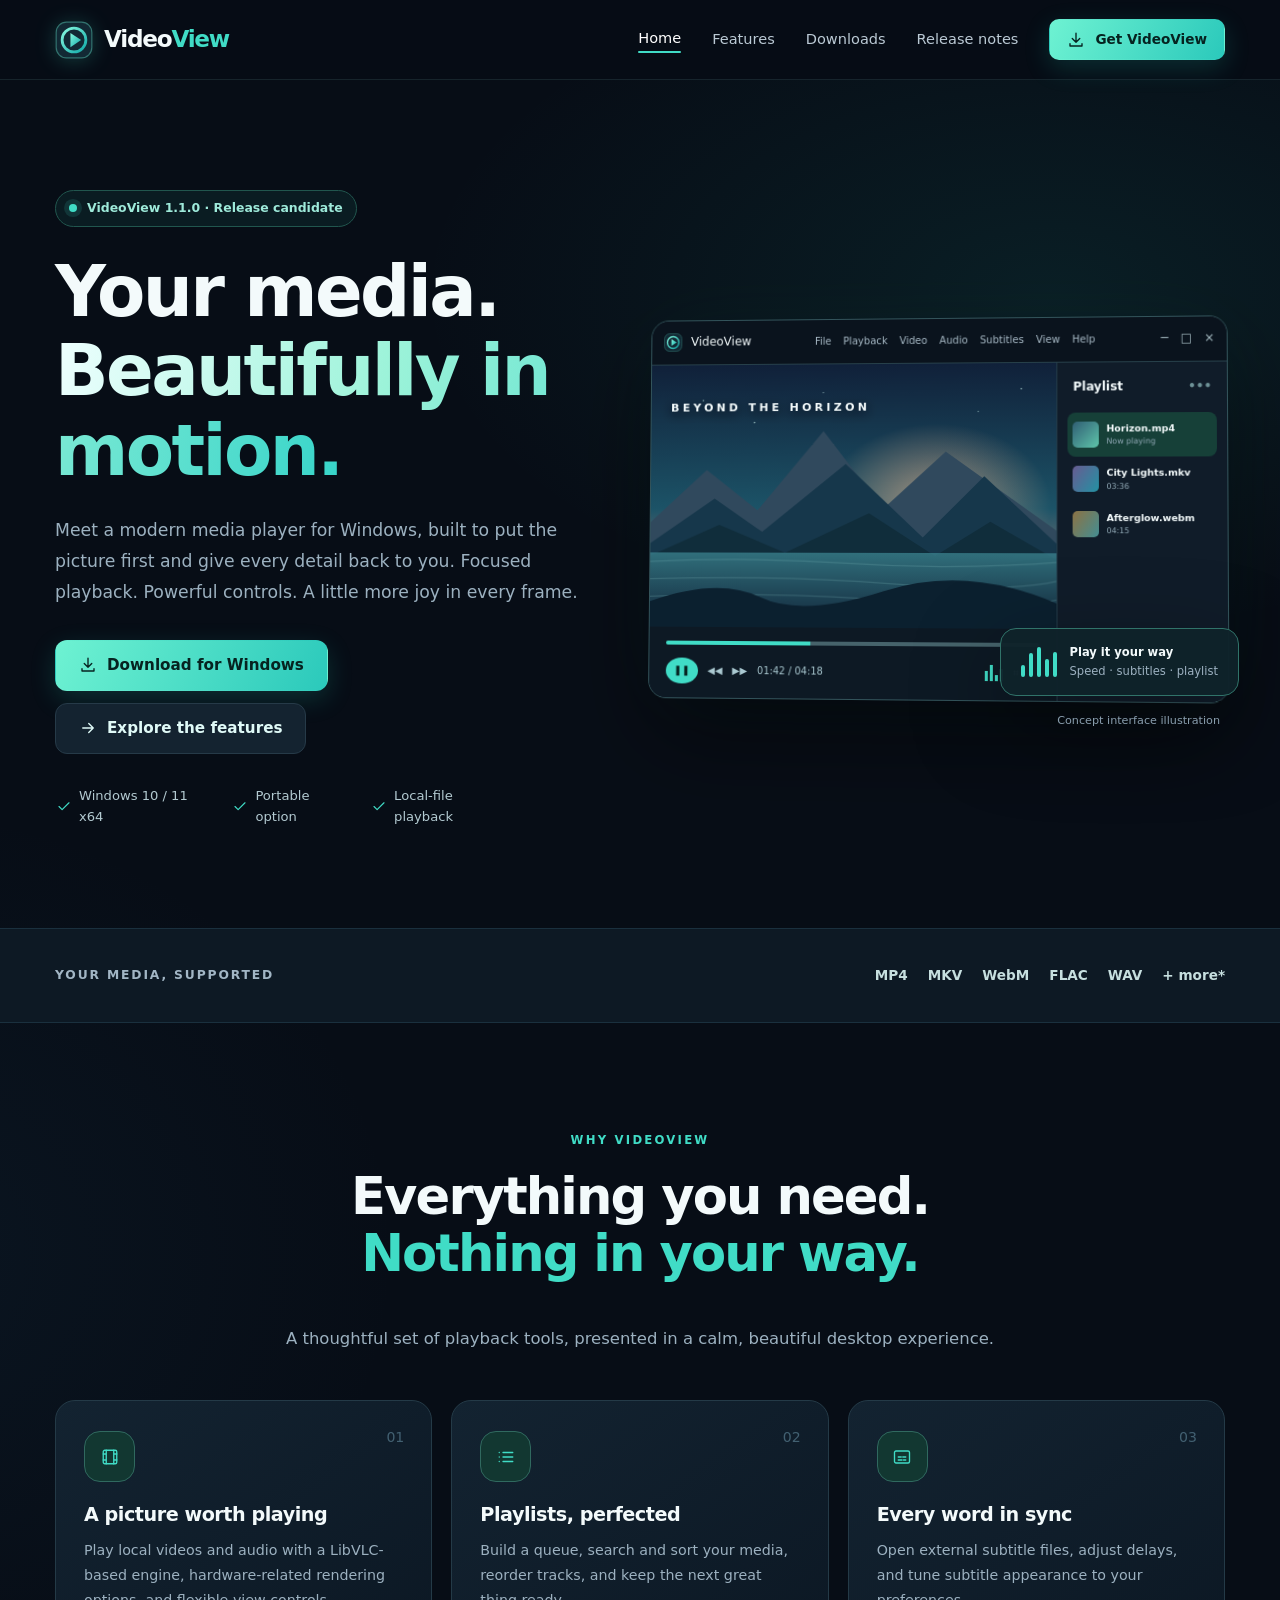
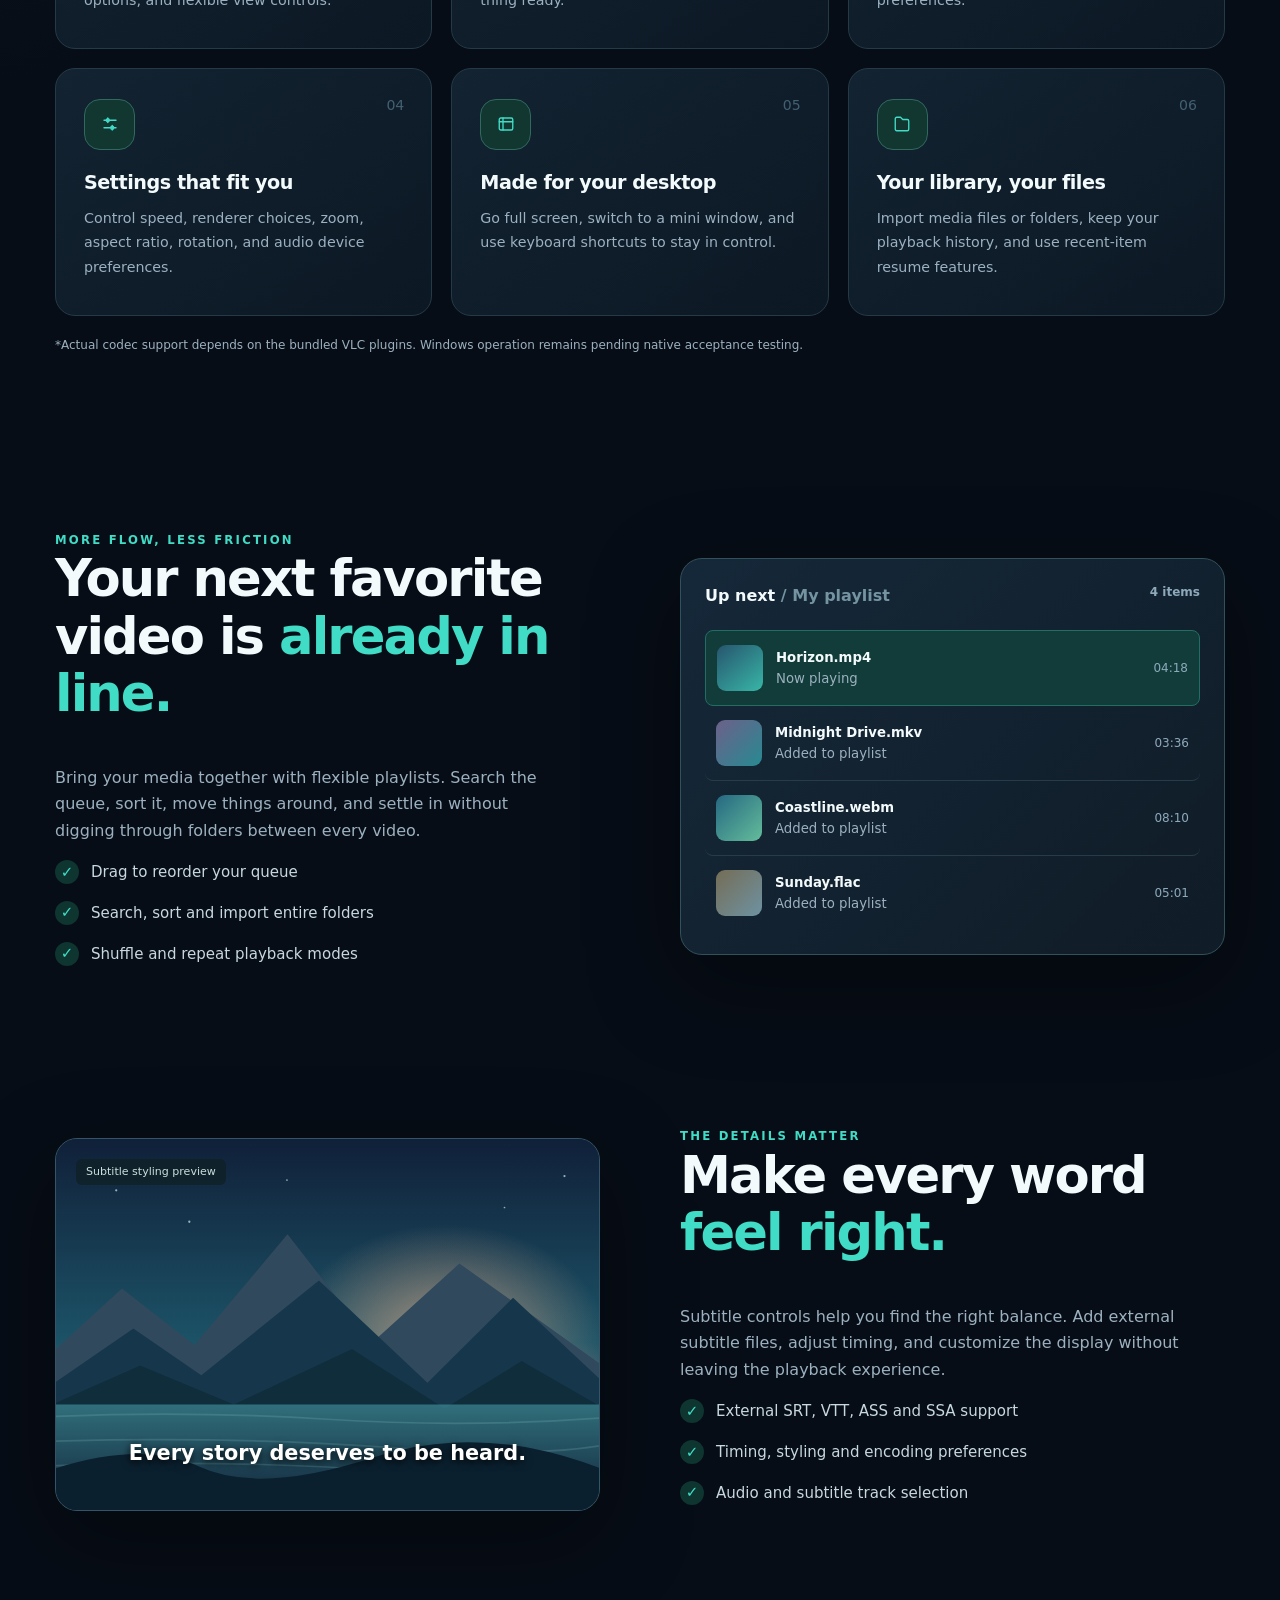
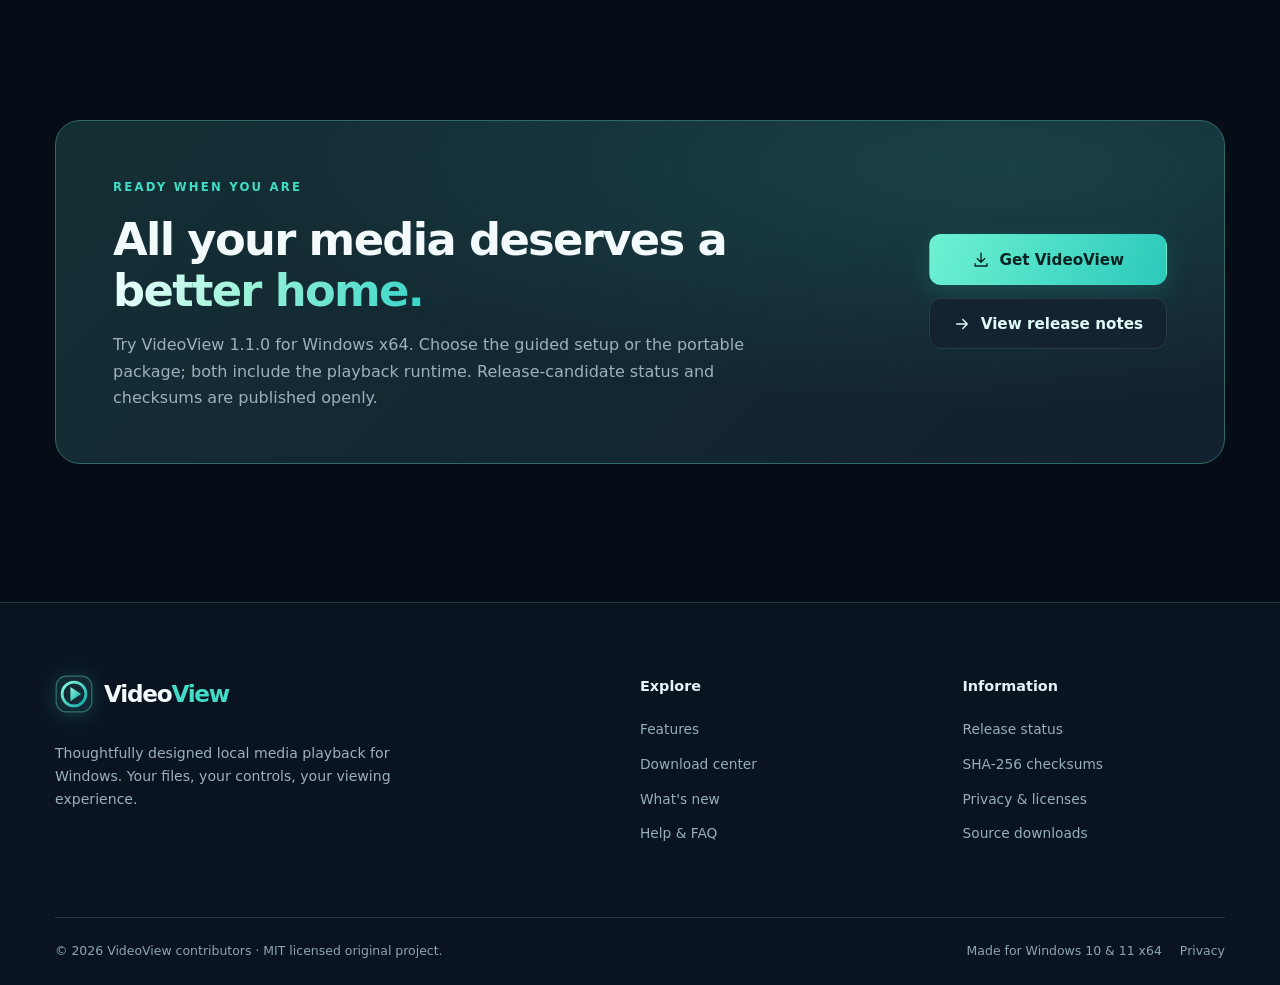
==== index.html @ 0114fcd0 "Publish VideoView website and release documentation" ====
<!doctype html>
<html lang="en"><head><meta charset="utf-8"><meta name="viewport" content="width=device-width,initial-scale=1">
<meta name="theme-color" content="#070d16"><meta name="description" content="VideoView is a modern Windows media player with thoughtful playback controls, playlists, subtitles and a premium navy-and-teal interface.">
<meta property="og:type" content="website"><meta property="og:site_name" content="VideoView"><meta property="og:title" content="VideoView — A Modern Media Player for Windows"><meta property="og:description" content="VideoView is a modern Windows media player with thoughtful playback controls, playlists, subtitles and a premium navy-and-teal interface.">
<link rel="icon" type="image/svg+xml" href="assets/img/videoview-mark.svg">
<link rel="stylesheet" href="assets/css/styles.css"><title>VideoView — A Modern Media Player for Windows</title>
<script src="assets/js/download-config.js" defer></script><script src="assets/js/site.js" defer></script>
</head><body class="page-home"><a class="visually-hidden" href="#main-content">Skip to content</a>
<header class="site-header"><div class="container nav-inner">
<a class="brand" href="index.html" aria-label="VideoView homepage"><img src="assets/img/videoview-mark.svg" alt="" width="35" height="35"><span>Video<span>View</span></span></a>
<nav class="desktop-nav" id="site-nav" aria-label="Main navigation" data-nav><a href="index.html" aria-current="page">Home</a><a href="features.html" >Features</a><a href="downloads.html" >Downloads</a><a href="release-notes.html" >Release notes</a><a href="downloads.html" class="btn btn-primary btn-sm" style="color:#061e1d"><svg class="btn-icon" viewBox="0 0 24 24" aria-hidden="true" fill="none" stroke="currentColor" stroke-width="1.8" stroke-linecap="round" stroke-linejoin="round"><path d="M12 3v12m-5-5 5 5 5-5M4 17v3h16v-3"/></svg>Get VideoView</a></nav>
<button type="button" class="nav-toggle" aria-label="Open navigation menu" aria-controls="site-nav" aria-expanded="false" data-nav-toggle><span aria-hidden="true"></span></button>
</div></header><main id="main-content">
<section class="hero"><div class="container hero-grid"><div class="hero-copy"><div class="release-chip"><span class="pulse-dot"></span> VideoView 1.1.0 · Release candidate</div>
<h1>Your media. <span class="gradient-text">Beautifully in motion.</span></h1><p class="hero-lead">Meet a modern media player for Windows, built to put the picture first and give every detail back to you. Focused playback. Powerful controls. A little more joy in every frame.</p>
<div class="hero-actions"><a class="btn btn-primary" href="downloads.html"><svg class="btn-icon" viewBox="0 0 24 24" aria-hidden="true" fill="none" stroke="currentColor" stroke-width="1.8" stroke-linecap="round" stroke-linejoin="round"><path d="M12 3v12m-5-5 5 5 5-5M4 17v3h16v-3"/></svg>Download for Windows</a><a class="btn btn-secondary" href="features.html"><svg class="btn-icon" viewBox="0 0 24 24" aria-hidden="true" fill="none" stroke="currentColor" stroke-width="1.8" stroke-linecap="round" stroke-linejoin="round"><path d="M5 12h14m-6-6 6 6-6 6"/></svg>Explore the features</a></div>
<div class="hero-details"><span><svg class="btn-icon" viewBox="0 0 24 24" aria-hidden="true" fill="none" stroke="currentColor" stroke-width="1.8" stroke-linecap="round" stroke-linejoin="round"><path d="m4 12 5 5L20 6"/></svg>Windows 10 / 11 x64</span><span><svg class="btn-icon" viewBox="0 0 24 24" aria-hidden="true" fill="none" stroke="currentColor" stroke-width="1.8" stroke-linecap="round" stroke-linejoin="round"><path d="m4 12 5 5L20 6"/></svg>Portable option</span><span><svg class="btn-icon" viewBox="0 0 24 24" aria-hidden="true" fill="none" stroke="currentColor" stroke-width="1.8" stroke-linecap="round" stroke-linejoin="round"><path d="m4 12 5 5L20 6"/></svg>Local-file playback</span></div></div>
<div class="hero-visual"><div class="mock-window" aria-label="Illustration of VideoView-style media player window">
<div class="mock-header"><img class="mock-logo" alt="" src="assets/img/videoview-mark.svg"><span>VideoView</span><div class="mock-menu"><span>File</span><span>Playback</span><span>Video</span><span>Audio</span><span>Subtitles</span><span>View</span><span>Help</span></div><div class="mock-windows"><span>─</span><span>□</span><span>×</span></div></div>
<div class="mock-body"><div class="mock-main"><div class="mock-film"><img src="assets/img/cinematic-landscape.svg" alt="Stylized evening mountain landscape"><span class="mock-film-title">BEYOND THE HORIZON</span></div><div class="mock-controls"><div class="mock-track"></div><div class="mock-controlrow"><span class="mock-play">❚❚</span><span>◀◀</span><span>▶▶</span><span>01:42 / 04:18</span><span style="margin-left:auto" class="mock-bars"><i></i><i></i><i></i><i></i></span><span>⌗</span><span>⛶</span></div></div></div>
<div class="mock-side"><div class="mock-side-head">Playlist <span style="float:right;color:#6e9297">•••</span></div><div class="mock-trackitem is-playing"><span class="mock-thumb"></span><span><strong>Horizon.mp4</strong><small>Now playing</small></span></div><div class="mock-trackitem"><span class="mock-thumb alt"></span><span><strong>City Lights.mkv</strong><small>03:36</small></span></div><div class="mock-trackitem"><span class="mock-thumb alt2"></span><span><strong>Afterglow.webm</strong><small>04:15</small></span></div></div></div></div><div class="floating-meta" aria-hidden="true"><span class="mini-wave"><span></span><span></span><span></span><span></span><span></span></span><span><strong>Play it your way</strong><small>Speed · subtitles · playlist</small></span></div><span class="mock-caption">Concept interface illustration</span></div></div></section>
<div class="spec-band"><div class="container spec-band-inner"><span class="spec-band-label">Your media, supported</span><div class="spec-items"><span>MP4</span><span>MKV</span><span>WebM</span><span>FLAC</span><span>WAV</span><span>+ more*</span></div></div></div>
<section class="section" id="features"><div class="container"><div class="section-heading"><div class="eyebrow">Why VideoView</div><h2 class="h2" style="margin-top:18px">Everything you need. <span class="accent">Nothing in your way.</span></h2><p>A thoughtful set of playback tools, presented in a calm, beautiful desktop experience.</p></div><div class="feature-grid"><article class="feature-card reveal"><span class="feature-number">01</span><span class="icon-round"><svg class="btn-icon" viewBox="0 0 24 24" aria-hidden="true" fill="none" stroke="currentColor" stroke-width="1.8" stroke-linecap="round" stroke-linejoin="round"><rect x="3" y="3" width="18" height="18" rx="2"/><path d="M7 3v18M17 3v18M3 8h4m-4 8h4m10-8h4m-4 8h4"/></svg></span><h3>A picture worth playing</h3><p>Play local videos and audio with a LibVLC-based engine, hardware-related rendering options, and flexible view controls.</p></article><article class="feature-card reveal"><span class="feature-number">02</span><span class="icon-round"><svg class="btn-icon" viewBox="0 0 24 24" aria-hidden="true" fill="none" stroke="currentColor" stroke-width="1.8" stroke-linecap="round" stroke-linejoin="round"><path d="M8 6h13M8 12h13M8 18h13M3 6h.01M3 12h.01M3 18h.01"/></svg></span><h3>Playlists, perfected</h3><p>Build a queue, search and sort your media, reorder tracks, and keep the next great thing ready.</p></article><article class="feature-card reveal"><span class="feature-number">03</span><span class="icon-round"><svg class="btn-icon" viewBox="0 0 24 24" aria-hidden="true" fill="none" stroke="currentColor" stroke-width="1.8" stroke-linecap="round" stroke-linejoin="round"><rect x="2" y="4" width="20" height="16" rx="2"/><path d="M7 12h4m2 0h4M7 16h5m2 0h3"/></svg></span><h3>Every word in sync</h3><p>Open external subtitle files, adjust delays, and tune subtitle appearance to your preferences.</p></article><article class="feature-card reveal"><span class="feature-number">04</span><span class="icon-round"><svg class="btn-icon" viewBox="0 0 24 24" aria-hidden="true" fill="none" stroke="currentColor" stroke-width="1.8" stroke-linecap="round" stroke-linejoin="round"><path d="M4 7h16M4 17h16M9 4v6m6 4v6"/><circle cx="9" cy="7" r="2"/><circle cx="15" cy="17" r="2"/></svg></span><h3>Settings that fit you</h3><p>Control speed, renderer choices, zoom, aspect ratio, rotation, and audio device preferences.</p></article><article class="feature-card reveal"><span class="feature-number">05</span><span class="icon-round"><svg class="btn-icon" viewBox="0 0 24 24" aria-hidden="true" fill="none" stroke="currentColor" stroke-width="1.8" stroke-linecap="round" stroke-linejoin="round"><rect x="3" y="4" width="18" height="16" rx="2"/><path d="M3 9h18M8 4v16"/></svg></span><h3>Made for your desktop</h3><p>Go full screen, switch to a mini window, and use keyboard shortcuts to stay in control.</p></article><article class="feature-card reveal"><span class="feature-number">06</span><span class="icon-round"><svg class="btn-icon" viewBox="0 0 24 24" aria-hidden="true" fill="none" stroke="currentColor" stroke-width="1.8" stroke-linecap="round" stroke-linejoin="round"><path d="M3 7V5a2 2 0 0 1 2-2h5l3 3h6a2 2 0 0 1 2 2v11a2 2 0 0 1-2 2H5a2 2 0 0 1-2-2V7z"/></svg></span><h3>Your library, your files</h3><p>Import media files or folders, keep your playback history, and use recent-item resume features.</p></article></div><p style="margin-top:20px;font-size:.75rem">*Actual codec support depends on the bundled VLC plugins. Windows operation remains pending native acceptance testing.</p></div></section>
<section class="section-tight"><div class="container showcase-grid"><div class="showcase-copy reveal"><div class="eyebrow">More flow, less friction</div><h2 class="h2">Your next favorite video is <span class="accent">already in line.</span></h2><p>Bring your media together with flexible playlists. Search the queue, sort it, move things around, and settle in without digging through folders between every video.</p><ul class="check-list"><li><span class="check">✓</span>Drag to reorder your queue</li><li><span class="check">✓</span>Search, sort and import entire folders</li><li><span class="check">✓</span>Shuffle and repeat playback modes</li></ul></div><div class="showcase-art reveal"><div class="playlist-panel"><div class="playlist-head"><span>Up next <span style="color:#7494a2">/ My playlist</span></span><span class="playlist-count">4 items</span></div><div class="playlist-row playing"><span class="playlist-art "></span><span><strong>Horizon.mp4</strong><small>Now playing</small></span><span class="duration">04:18</span></div><div class="playlist-row "><span class="playlist-art b"></span><span><strong>Midnight Drive.mkv</strong><small>Added to playlist</small></span><span class="duration">03:36</span></div><div class="playlist-row "><span class="playlist-art c"></span><span><strong>Coastline.webm</strong><small>Added to playlist</small></span><span class="duration">08:10</span></div><div class="playlist-row "><span class="playlist-art d"></span><span><strong>Sunday.flac</strong><small>Added to playlist</small></span><span class="duration">05:01</span></div></div></div></div></section>
<section class="section-tight"><div class="container showcase-grid reverse"><div class="showcase-art reveal"><div class="sub-art"><img src="assets/img/cinematic-landscape.svg" alt="Illustrated night landscape used to demonstrate subtitle placement"><span class="caption-label">Subtitle styling preview</span><span class="caption-text">Every story deserves to be heard.</span></div></div><div class="showcase-copy reveal"><div class="eyebrow">The details matter</div><h2 class="h2">Make every word <span class="accent">feel right.</span></h2><p>Subtitle controls help you find the right balance. Add external subtitle files, adjust timing, and customize the display without leaving the playback experience.</p><ul class="check-list"><li><span class="check">✓</span>External SRT, VTT, ASS and SSA support</li><li><span class="check">✓</span>Timing, styling and encoding preferences</li><li><span class="check">✓</span>Audio and subtitle track selection</li></ul></div></div></section>
<section class="section"><div class="container"><div class="download-spotlight reveal"><div class="spot-copy"><span class="eyebrow">Ready when you are</span><h2>All your media deserves a <span class="gradient-text">better home.</span></h2><p>Try VideoView 1.1.0 for Windows x64. Choose the guided setup or the portable package; both include the playback runtime. Release-candidate status and checksums are published openly.</p></div><div class="spot-actions"><a class="btn btn-primary" href="downloads.html"><svg class="btn-icon" viewBox="0 0 24 24" aria-hidden="true" fill="none" stroke="currentColor" stroke-width="1.8" stroke-linecap="round" stroke-linejoin="round"><path d="M12 3v12m-5-5 5 5 5-5M4 17v3h16v-3"/></svg>Get VideoView</a><a class="btn btn-secondary" href="release-notes.html"><svg class="btn-icon" viewBox="0 0 24 24" aria-hidden="true" fill="none" stroke="currentColor" stroke-width="1.8" stroke-linecap="round" stroke-linejoin="round"><path d="M5 12h14m-6-6 6 6-6 6"/></svg>View release notes</a></div></div></div></section></main><footer class="site-footer"><div class="container"><div class="footer-main">
<div class="footer-brand"><a class="brand" href="index.html"><img src="assets/img/videoview-mark.svg" alt="" width="35" height="35"><span>Video<span>View</span></span></a><p>Thoughtfully designed local media playback for Windows. Your files, your controls, your viewing experience.</p></div>
<div class="footer-links"><h4>Explore</h4><a href="features.html">Features</a><a href="downloads.html">Download center</a><a href="release-notes.html">What's new</a><a href="downloads.html#faq">Help &amp; FAQ</a></div>
<div class="footer-links"><h4>Information</h4><a href="release-notes.html#quality">Release status</a><a href="downloads.html#verify">SHA-256 checksums</a><a href="privacy.html">Privacy &amp; licenses</a><a href="downloads.html#source-code">Source downloads</a></div>
</div><div class="footer-bottom"><span>© <span data-year>2026</span> VideoView contributors · MIT licensed original project.</span><div class="footer-bottom-links"><span>Made for Windows 10 &amp; 11 x64</span><a href="privacy.html">Privacy</a></div></div></div></footer><div class="toast" role="status" aria-live="polite" aria-atomic="true" data-toast></div></body></html>
---- assets/css/styles.css ----
:root{color-scheme:dark;--bg:#070d16;--bg2:#0b1420;--panel:#111e2b;--panel2:#172738;--line:#263a48;--text:#f3fafb;--muted:#9cb1c0;--teal:#40dcc6;--teal2:#19aeab;--darkteal:#052823;--radius:22px;--shadow:0 28px 90px rgba(0,0,0,.34)}
*,*::before,*::after{box-sizing:border-box}html{scroll-behavior:smooth}body{margin:0;font:16px/1.65 "Segoe UI",Inter,ui-sans-serif,system-ui,sans-serif;color:var(--text);background:radial-gradient(ellipse 900px 490px at 82% 7%,rgba(31,177,163,.105),transparent 70%),radial-gradient(ellipse 700px 600px at -10% 30%,rgba(34,82,114,.12),transparent 75%),var(--bg);min-height:100vh}
a{color:inherit;text-decoration:none}a:hover{color:var(--teal)}img,svg{max-width:100%}img{display:block}button,a{touch-action:manipulation}button{font:inherit;cursor:pointer}h1,h2,h3,h4,p{margin-top:0}h1,h2,h3{line-height:1.13;letter-spacing:-.037em}p{color:var(--muted)}small{color:var(--muted)}::selection{color:#061d1b;background:var(--teal)}:focus-visible{outline:2px solid var(--teal);outline-offset:4px}.container{width:min(1170px,calc(100% - 44px));margin:0 auto}.visually-hidden{position:absolute;width:1px;height:1px;padding:0;margin:-1px;overflow:hidden;clip:rect(0,0,0,0);white-space:nowrap;border:0}.visually-hidden:focus{position:fixed;z-index:200;top:14px;left:14px;width:auto;height:auto;margin:0;clip:auto;padding:10px 16px;background:var(--teal);color:#061d1b}
.site-header{position:sticky;top:0;z-index:60;background:rgba(7,13,22,.9);border-bottom:1px solid rgba(142,204,206,.12);backdrop-filter:blur(18px)}.nav-inner{height:79px;display:flex;align-items:center;justify-content:space-between;gap:25px}.brand{display:inline-flex;align-items:center;gap:11px;font-weight:800;font-size:1.45rem;letter-spacing:-.055em;white-space:nowrap}.brand>span>span{color:var(--teal)}.brand img{width:38px;height:38px;filter:drop-shadow(0 2px 10px rgba(64,220,198,.22))}.desktop-nav{display:flex;align-items:center;gap:31px}.desktop-nav>a:not(.btn){font-size:.91rem;color:#bbcad5;white-space:nowrap;transition:color .2s}.desktop-nav>a:not(.btn):hover,.desktop-nav>a[aria-current]{color:#fff}.desktop-nav a[aria-current]:not(.btn)::after{content:"";height:2px;width:100%;display:block;background:var(--teal);border-radius:10px}.nav-toggle{display:none;appearance:none;width:42px;height:42px;border:1px solid var(--line);border-radius:12px;background:#132431;color:#e6fff9;align-items:center;justify-content:center}.nav-toggle span,.nav-toggle span::before,.nav-toggle span::after{display:block;width:20px;height:2px;background:currentColor;content:"";transition:.2s;position:relative}.nav-toggle span:before{position:absolute;top:-7px}.nav-toggle span:after{position:absolute;top:7px}
.btn{display:inline-flex;justify-content:center;align-items:center;gap:10px;min-height:51px;padding:13px 23px;border:1px solid transparent;border-radius:12px;font-weight:750;font-size:.95rem;line-height:1.2;text-align:center;transition:transform .18s ease,background .18s ease,border-color .18s ease,box-shadow .18s ease;white-space:normal}.btn:hover{transform:translateY(-2px)}.btn-primary{color:#062320!important;background:linear-gradient(115deg,#6ef2d2,#2bc9bb);box-shadow:0 8px 26px rgba(34,203,182,.18)}.btn-primary:hover{color:#062320!important;background:#84fbe1;box-shadow:0 12px 30px rgba(34,203,182,.29)}.btn-secondary{color:#e0faf7;border-color:var(--line);background:#142330}.btn-secondary:hover{border-color:#387d7d;background:#1a303e}.btn-sm{min-height:41px;padding:10px 17px;font-size:.85rem;border-radius:10px}.btn-icon{width:18px;height:18px;flex:0 0 18px}.gradient-text{background:linear-gradient(106deg,#efffff 0%,#9cf3d9 43%,#36d4c9 100%);background-clip:text;-webkit-background-clip:text;color:transparent}.accent{color:var(--teal)}.eyebrow{text-transform:uppercase;letter-spacing:.19em;font-size:.73rem;color:var(--teal);font-weight:800}.h2{font-size:clamp(2rem,4vw,3.2rem);line-height:1.12;max-width:740px}.section{padding:108px 0}.section-tight{padding:55px 0 90px}.section-heading{text-align:center;max-width:740px;margin:0 auto 48px}.section-heading .h2{margin-left:auto;margin-right:auto}.section-heading p{margin-bottom:0;font-size:1.03rem}.chip{display:inline-flex;align-items:center;gap:8px;border:1px solid #2a695f;background:#0c302e;padding:5px 12px;border-radius:50px;color:#8cead7;font-size:.78rem;font-weight:650}.chip-muted{background:#172433;color:#aec3cc;border-color:#304354}
.hero{padding:110px 0 100px;overflow:hidden}.hero-grid{display:grid;grid-template-columns:.95fr 1.05fr;gap:65px;align-items:center}.hero-copy h1{font-size:clamp(3.1rem,5.5vw,5.15rem);margin:26px 0 24px;max-width:650px}.hero-lead{font-size:1.08rem;line-height:1.8;max-width:575px}.hero-actions{display:flex;flex-wrap:wrap;gap:12px;margin:31px 0}.hero-details{display:flex;gap:18px;flex-wrap:wrap;font-size:.82rem;color:#b3cad1}.hero-details span{display:flex;align-items:center;gap:6px}.hero-details svg{color:var(--teal);width:15px;height:15px}.release-chip{display:inline-flex;align-items:center;gap:10px;padding:7px 13px;border:1px solid #21564e;border-radius:30px;background:rgba(28,123,109,.14);font-size:.78rem;font-weight:700;color:#9eeada}.pulse-dot{width:8px;height:8px;border-radius:50%;background:var(--teal);box-shadow:0 0 0 5px rgba(64,220,198,.13)}
.hero-visual{position:relative;min-width:0}.mock-window{border:1px solid #33545b;background:#101b27;box-shadow:0 40px 95px rgba(0,0,0,.48),0 0 85px rgba(30,170,160,.06);border-radius:18px;overflow:hidden;transform:perspective(1400px) rotateY(-4deg) rotateX(2deg);transform-origin:center}.mock-header{display:flex;align-items:center;gap:9px;padding:12px;background:#0a131d;font-size:.75rem;border-bottom:1px solid #27404a}.mock-logo{width:19px;height:19px}.mock-menu{display:flex;gap:12px;color:#a9bbc7;margin:auto;font-size:.63rem}.mock-windows{display:flex;gap:12px;color:#aac0c7}.mock-body{display:grid;grid-template-columns:minmax(0,1fr) 29%;min-height:300px}.mock-main{display:flex;flex-direction:column;min-width:0}.mock-film{position:relative;flex:1;background:#060e1d;display:flex;align-items:center;min-height:265px;overflow:hidden}.mock-film img{width:100%;height:100%;position:absolute;inset:0;object-fit:cover}.mock-film-title{position:absolute;top:35px;left:20px;letter-spacing:.3em;font-size:.7rem;font-weight:850;text-shadow:0 3px 12px #001}.mock-controls{background:#0d1924;padding:14px 17px}.mock-track{height:4px;border-radius:4px;background:linear-gradient(90deg,var(--teal) 39%,#46636b 39%)}.mock-controlrow{display:flex;align-items:center;gap:10px;font-size:.62rem;color:#aac9d1;margin-top:13px}.mock-play{background:var(--teal);color:#062522;padding:5px 8px;border-radius:50%}.mock-bars{display:flex;align-items:end;gap:2px;height:16px}.mock-bars i{width:3px;background:var(--teal);height:60%}.mock-bars i:nth-child(2){height:100%}.mock-bars i:nth-child(3){height:35%}.mock-bars i:nth-child(4){height:76%}.mock-side{border-left:1px solid #233b48;background:#101c29;padding:12px 10px}.mock-side-head{font-size:.75rem;font-weight:800;padding:3px 5px 15px}.mock-trackitem{display:flex;gap:7px;align-items:center;border-radius:8px;padding:8px 5px;font-size:.59rem}.mock-trackitem.is-playing{background:#164038}.mock-trackitem strong,.mock-trackitem small{display:block;overflow:hidden;white-space:nowrap;text-overflow:ellipsis}.mock-trackitem small{color:#8fa7b4}.mock-thumb{flex:0 0 26px;height:26px;background:linear-gradient(135deg,#305d73,#5ec5aa);border-radius:5px}.mock-thumb.alt{background:linear-gradient(125deg,#685b91,#2392a4)}.mock-thumb.alt2{background:linear-gradient(125deg,#8d7243,#438e93)}.floating-meta{position:absolute;right:-14px;bottom:4px;background:rgba(15,35,42,.96);border:1px solid #307369;border-radius:16px;padding:14px 20px;display:flex;align-items:center;gap:13px;box-shadow:var(--shadow)}.floating-meta strong,.floating-meta small{display:block;font-size:.72rem}.mini-wave{display:flex;align-items:end;height:30px;gap:4px}.mini-wave span{width:4px;border-radius:2px;background:var(--teal);height:40%}.mini-wave span:nth-child(2){height:80%}.mini-wave span:nth-child(3){height:100%}.mini-wave span:nth-child(4){height:60%}.mini-wave span:nth-child(5){height:85%}.mock-caption{position:absolute;bottom:-30px;right:5px;color:#8a9eae;font-size:.7rem}
.spec-band{background:#0d1924;border-top:1px solid #1a303e;border-bottom:1px solid #1a303e}.spec-band-inner{min-height:93px;display:flex;align-items:center;justify-content:space-between;gap:28px}.spec-band-label{color:#a2b6c5;font-size:.77rem;text-transform:uppercase;letter-spacing:.15em;font-weight:750}.spec-items{display:flex;align-items:center;flex-wrap:wrap;gap:20px;font-size:.85rem;font-weight:800;color:#c6dfdf}
.feature-grid{display:grid;grid-template-columns:repeat(3,minmax(0,1fr));gap:19px}.feature-card{position:relative;padding:30px 28px 35px;border:1px solid #243a47;background:linear-gradient(145deg,#132331,#0c1824);border-radius:20px;min-height:240px;transition:transform .25s,border-color .25s}.feature-card:hover{transform:translateY(-5px);border-color:#367a74}.feature-card h3{font-size:1.2rem;letter-spacing:-.025em;margin:22px 0 12px}.feature-card p{margin:0;font-size:.89rem;line-height:1.75}.feature-number{position:absolute;top:25px;right:27px;color:#426071;font-size:.88rem}.icon-round{display:inline-flex;align-items:center;justify-content:center;width:51px;height:51px;border:1px solid #30695f;border-radius:16px;color:var(--teal);background:#123731}.icon-round .btn-icon{width:24px;height:24px}
.showcase-grid{display:grid;grid-template-columns:1fr 1fr;gap:80px;align-items:center}.showcase-grid.reverse{grid-template-columns:1fr 1fr}.showcase-copy p{max-width:510px}.showcase-art{min-width:0}.check-list,.bullet-list{padding-left:0;list-style:none}.check-list li{display:flex;gap:12px;align-items:flex-start;margin-top:16px;color:#c7d8df;font-size:.94rem}.check{display:inline-flex;width:24px;height:24px;flex:0 0 24px;align-items:center;justify-content:center;background:#0e3530;color:var(--teal);border-radius:50%;font-weight:800}.playlist-panel{padding:24px;border:1px solid #31515b;border-radius:22px;background:linear-gradient(135deg,#152839,#101c27);box-shadow:var(--shadow)}.playlist-head{display:flex;justify-content:space-between;gap:12px;font-weight:800;margin-bottom:21px}.playlist-count,.duration{font-size:.75rem;color:#8daabb}.playlist-row{display:flex;gap:13px;align-items:center;padding:14px 11px;border-bottom:1px solid #263d49;border-radius:8px}.playlist-row:last-child{border-bottom:none}.playlist-row.playing{background:#113c39;border:1px solid #236e63}.playlist-row>span:nth-child(2){flex:1;min-width:0}.playlist-row strong,.playlist-row small{display:block;font-size:.83rem;overflow:hidden;white-space:nowrap;text-overflow:ellipsis}.playlist-art{width:46px;height:46px;flex:0 0 46px;border-radius:9px;background:linear-gradient(140deg,#27556e,#38b6a7)}.playlist-art.b{background:linear-gradient(135deg,#6d608a,#278a92)}.playlist-art.c{background:linear-gradient(135deg,#256882,#64bd9b)}.playlist-art.d{background:linear-gradient(135deg,#756d56,#6e92a2)}.sub-art{position:relative;overflow:hidden;border:1px solid #345567;border-radius:22px;box-shadow:var(--shadow);aspect-ratio:1.46;display:flex;align-items:center;justify-content:center;background:#122333}.sub-art img{width:100%;height:100%;object-fit:cover}.caption-label{position:absolute;top:20px;left:20px;color:#cbdedb;background:#0e2024ba;padding:4px 10px;border-radius:6px;font-size:.69rem}.caption-text{position:absolute;bottom:40px;left:0;right:0;text-align:center;text-shadow:0 2px 8px black;color:white;font-size:1.3rem;font-weight:800}
.download-spotlight{display:flex;align-items:center;justify-content:space-between;gap:50px;padding:52px 57px;border-radius:25px;border:1px solid #2f6a64;background:radial-gradient(ellipse at 82% 14%,rgba(57,209,177,.16),transparent 57%),linear-gradient(135deg,#142f34,#12202f)}.spot-copy{max-width:650px}.spot-copy h2{font-size:clamp(2rem,3.5vw,3.1rem);margin:16px 0}.spot-copy p{margin:0}.spot-actions{display:flex;flex-direction:column;gap:13px;min-width:194px}
.page-hero{padding:84px 0 72px;border-bottom:1px solid #213543;background:radial-gradient(ellipse 740px 350px at 75% 20%,rgba(23,157,144,.13),transparent 70%)}.page-hero h1{font-size:clamp(2.7rem,5.5vw,4.65rem);margin:18px 0}.page-hero p{max-width:710px;font-size:1.05rem}.subline{display:flex;gap:13px;flex-wrap:wrap;align-items:center;margin-top:22px;font-size:.83rem;color:#9eb7be}.download-layout{display:grid;grid-template-columns:minmax(0,1fr) 290px;gap:27px;align-items:start}.download-main{display:grid;gap:18px}.download-card{display:flex;align-items:flex-start;gap:20px;border:1px solid #29404c;border-radius:19px;padding:25px;background:#11202e}.download-card.primary-download{border-color:#387e72;background:linear-gradient(145deg,#163b38,#132534)}.download-body{flex:1;min-width:0}.download-card-top{display:flex;align-items:center;gap:15px;flex-wrap:wrap}.download-card h2{font-size:1.36rem;margin:0}.download-card p{margin:12px 0}.download-meta{display:flex;gap:9px;flex-wrap:wrap;margin:17px 0;color:#9fb6be;font-size:.78rem}.download-meta span{padding:4px 9px;border-radius:7px;background:#20313d}.download-buttons{display:flex;gap:12px;flex-wrap:wrap;margin:17px 0}.checksum-row{display:flex;gap:10px;align-items:center;background:#091824;padding:10px 13px;border-radius:8px;border:1px solid #294551;max-width:100%}.checksum-row code{font-size:.72rem;color:#aacacb;white-space:nowrap;overflow:hidden;text-overflow:ellipsis}.copy-btn{flex:0 0 auto;width:32px;height:32px;border-radius:7px;border:1px solid #31505b;background:#18313a;color:#7be6d3;display:grid;place-items:center}.copy-btn:hover{background:#244d4e}.mini-icon{width:16px;height:16px}.download-sidebar{display:grid;gap:20px}.side-card{padding:23px;background:#111f2c;border:1px solid #2a404c;border-radius:18px}.side-card h3{font-size:1.05rem;margin:0 0 15px}.side-card p{font-size:.89rem}.side-list{list-style:none;padding:0}.side-list li{padding:10px 0;border-bottom:1px solid #2a3c48;font-size:.85rem;color:#b5c9d0}.side-list li:last-child{border-bottom:none}.release-date{color:var(--teal);font-size:.85rem}.warning-card{border-color:#756642;background:#272519}.warning-card p{color:#d8cda7}.steps{display:grid;grid-template-columns:repeat(3,1fr);gap:24px}.step{border:1px solid var(--line);border-radius:16px;padding:28px;background:var(--panel)}.step-num{font-weight:850;font-size:1.65rem;color:var(--teal)}.step h3{margin:13px 0}.prose-section{max-width:900px}.prose-section h2{font-size:1.75rem;margin:25px 0 15px}.prose-section a,.side-card a:not(.btn){color:var(--teal)}.prose-section p,.prose-section li{line-height:1.8}.prose-section li{color:#bdced8}.divider{height:1px;background:#2b4450;margin:32px 0}.faq-list details{border-bottom:1px solid #2b424e;padding:20px 0}.faq-list summary{cursor:pointer;font-weight:750;color:#e3f6f6}.faq-list details p{padding:9px 0 0}.timeline{padding:0;list-style:none;border-left:1px solid #387164;margin-left:12px}.timeline-item{padding:0 0 33px 27px;position:relative}.timeline-item::before{content:"";position:absolute;left:-6px;top:5px;width:11px;height:11px;border-radius:50%;background:var(--teal)}.timeline-item h2{font-size:1.3rem}.timeline-meta{font-size:.8rem}.bullet-list{list-style:disc;padding-left:23px}.bullet-list li{color:#b8c9d2;margin:12px 0}.status-grid{display:grid;grid-template-columns:1fr 1fr;gap:13px}.status-item{border:1px solid #2c414d;border-radius:13px;background:#122332;padding:18px}.status-item p{font-size:.84rem;margin:10px 0 0}.status-tag{color:#95edcf;font-size:.77rem;font-weight:800}.status-tag.pending{color:#e7c77e}.notice{padding:18px 21px;border-left:3px solid var(--teal);background:#12312f;border-radius:0 12px 12px 0;margin:20px 0}.notice p{margin:0;color:#d6eae7}.notice a{color:#9df4dd;text-decoration:underline}
.site-footer{background:#0a1420;border-top:1px solid #1f3440;margin-top:30px}.footer-main{padding:72px 0;display:grid;grid-template-columns:2fr 1fr 1fr;gap:60px}.footer-brand p{max-width:350px;font-size:.88rem;margin:20px 0}.footer-links{display:flex;flex-direction:column;gap:12px}.footer-links h4{font-size:.9rem;margin:0 0 7px;color:#e4f4f6}.footer-links a{color:#97afba;font-size:.86rem}.footer-bottom{border-top:1px solid #253846;display:flex;align-items:center;justify-content:space-between;gap:15px;padding:23px 0;font-size:.78rem;color:#8da5ae}.footer-bottom-links{display:flex;gap:18px}.toast{position:fixed;bottom:25px;left:50%;transform:translate(-50%,15px);background:#184b44;color:#fff;border:1px solid #3c9c86;padding:12px 19px;border-radius:12px;box-shadow:var(--shadow);opacity:0;pointer-events:none;z-index:100;transition:opacity .2s,transform .2s}.toast.is-visible{transform:translate(-50%,0);opacity:1}
.reveal{opacity:1;transform:none}.js-reveal .reveal{opacity:0;transform:translateY(21px);transition:opacity .65s ease,transform .65s ease}.js-reveal .reveal.is-visible{opacity:1;transform:translateY(0)}
@media(max-width:1050px){.desktop-nav{gap:17px}.hero-grid{gap:35px}.hero-copy h1{font-size:clamp(2.7rem,5.5vw,4.1rem)}.mock-menu{display:none}.showcase-grid{gap:45px}.download-spotlight{padding:38px}}@media(max-width:850px){.nav-toggle{display:flex}.desktop-nav{display:none;position:absolute;left:0;right:0;top:79px;background:#0d1926;border-bottom:1px solid #31515a;padding:20px max(22px,calc((100vw - 1170px)/2));flex-direction:column;align-items:stretch;gap:3px;box-shadow:0 35px 50px #0005}.desktop-nav.is-open{display:flex}.desktop-nav>a:not(.btn){padding:10px}.hero-grid,.showcase-grid,.showcase-grid.reverse{grid-template-columns:1fr}.hero{padding:65px 0 90px}.hero-copy{max-width:650px}.hero-visual{max-width:650px;margin:15px auto 0;width:100%}.feature-grid{grid-template-columns:repeat(2,minmax(0,1fr))}.download-layout{grid-template-columns:1fr}.download-sidebar{grid-template-columns:1fr 1fr}.download-spotlight{display:block}.spot-actions{margin-top:28px;flex-direction:row}.steps{grid-template-columns:1fr 1fr}.section{padding:75px 0}.section-tight{padding:45px 0}}@media(max-width:600px){.container{width:min(100% - 32px,1170px)}.hero{padding:47px 0 75px}.hero-copy h1{font-size:clamp(2.45rem,11vw,3.7rem)}.hero-details{gap:10px}.hero-actions .btn{width:100%}.mock-window{transform:none}.mock-body{grid-template-columns:minmax(0,1fr) 24%}.mock-film{min-height:185px}.mock-header{padding:9px}.mock-side{padding:7px 4px}.mock-trackitem{padding:5px 2px;gap:3px}.mock-trackitem .mock-thumb{display:none}.mock-trackitem strong{font-size:.5rem}.mock-side-head{font-size:.6rem}.mock-controlrow{gap:6px}.mock-caption,.floating-meta{display:none}.spec-band-inner{padding:22px 0;display:block}.spec-items{margin-top:10px;gap:12px}.feature-grid,.steps,.download-sidebar,.status-grid{grid-template-columns:1fr}.download-card{flex-direction:column}.download-spotlight{padding:30px 23px}.spot-actions{flex-direction:column}.page-hero{padding:55px 0}.page-hero h1{font-size:2.6rem}.section-heading{text-align:left}.section-heading .h2{margin-left:0}.footer-main{grid-template-columns:1fr 1fr;gap:40px}.footer-brand{grid-column:1/-1}.footer-bottom{flex-wrap:wrap}.btn-sm{width:auto}.checksum-row code{font-size:.63rem}.download-card{padding:20px}}@media(prefers-reduced-motion:reduce){*,*::before,*::after{animation-duration:.01ms!important;transition-duration:.01ms!important;scroll-behavior:auto!important}.js-reveal .reveal{opacity:1;transform:none}}
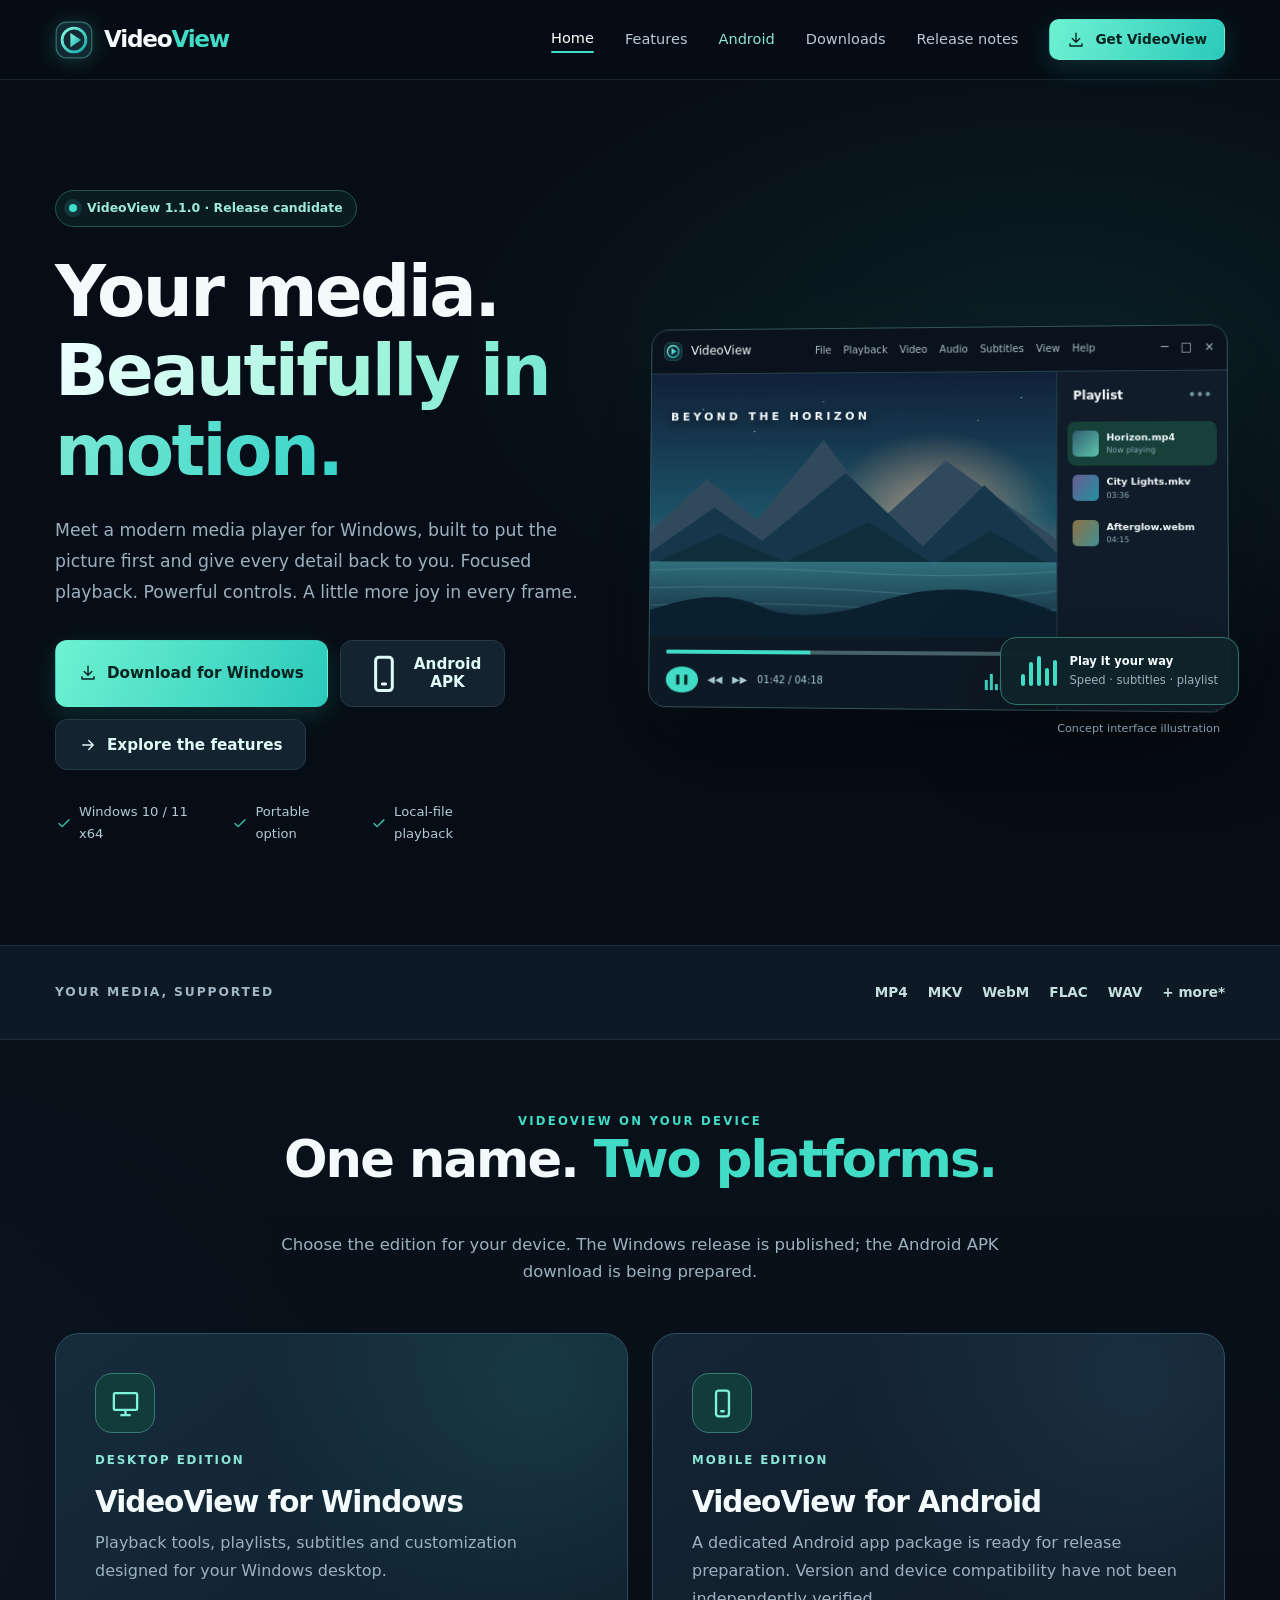
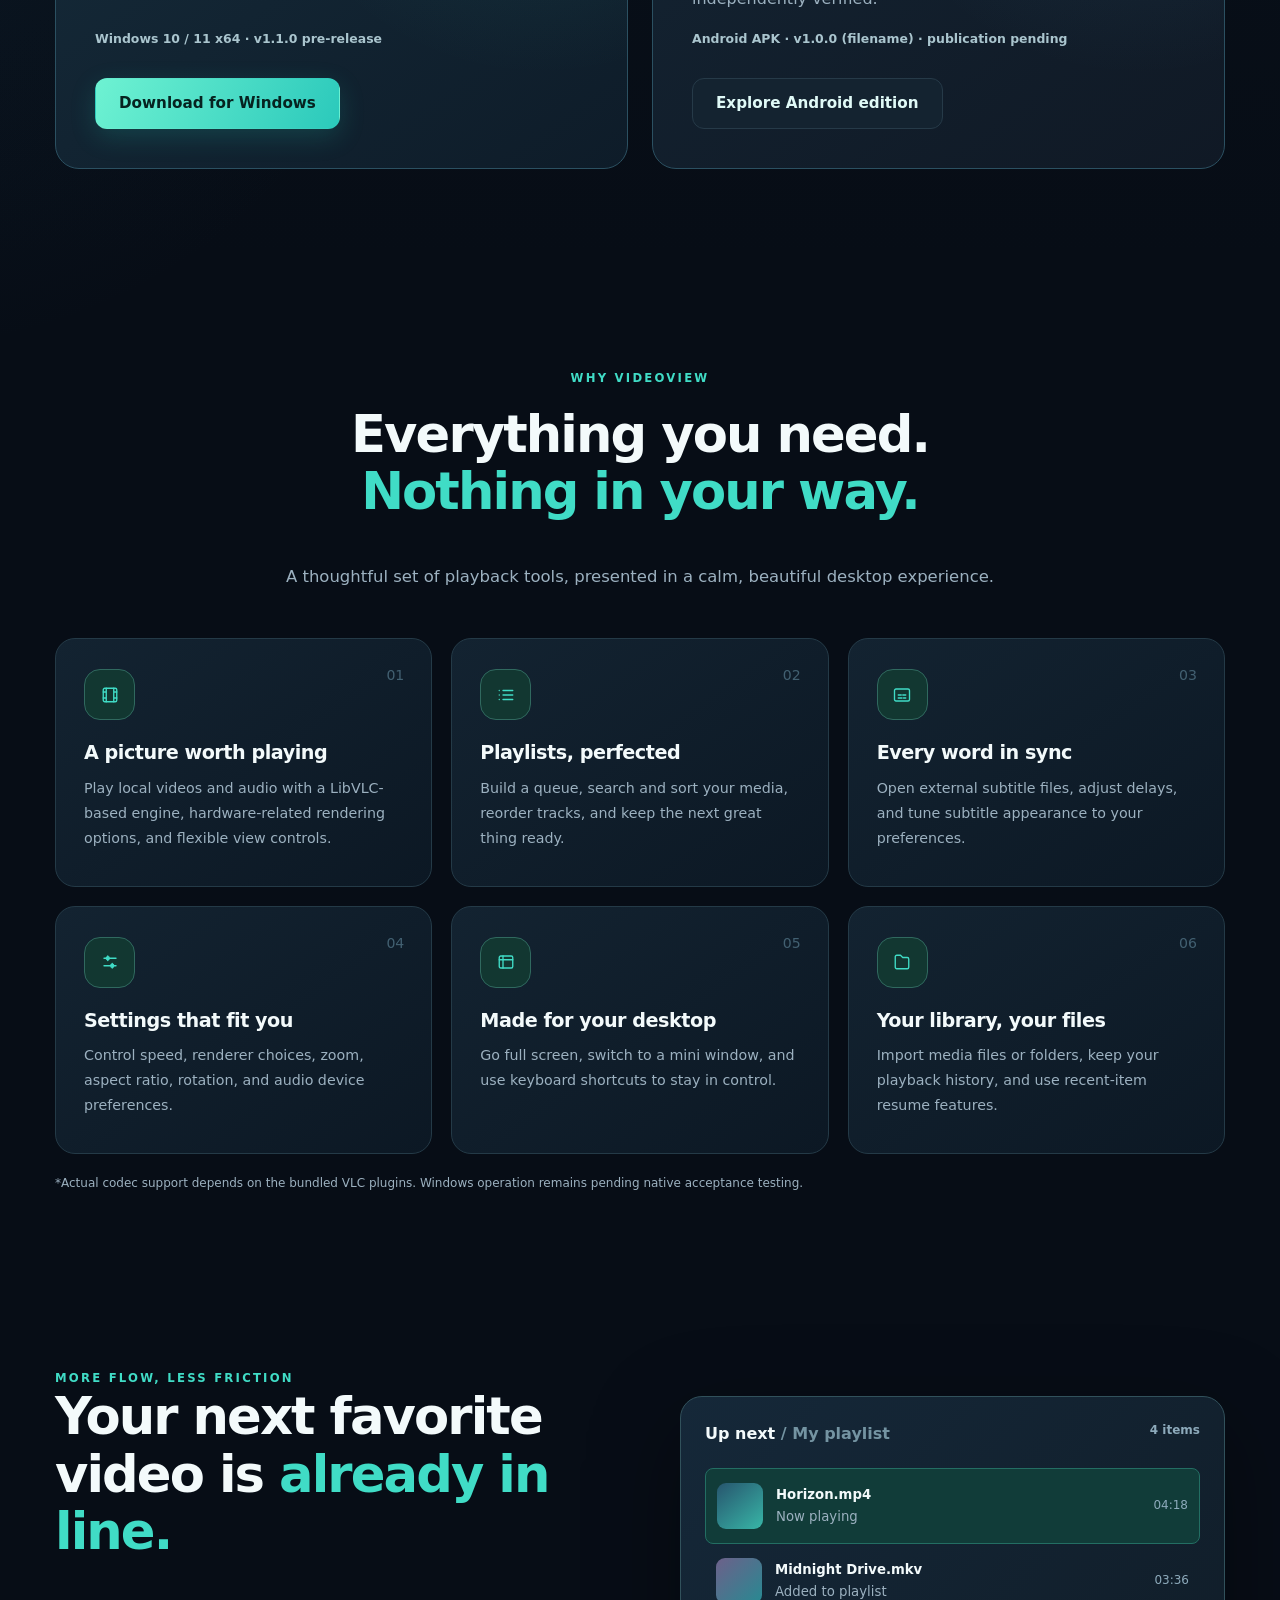
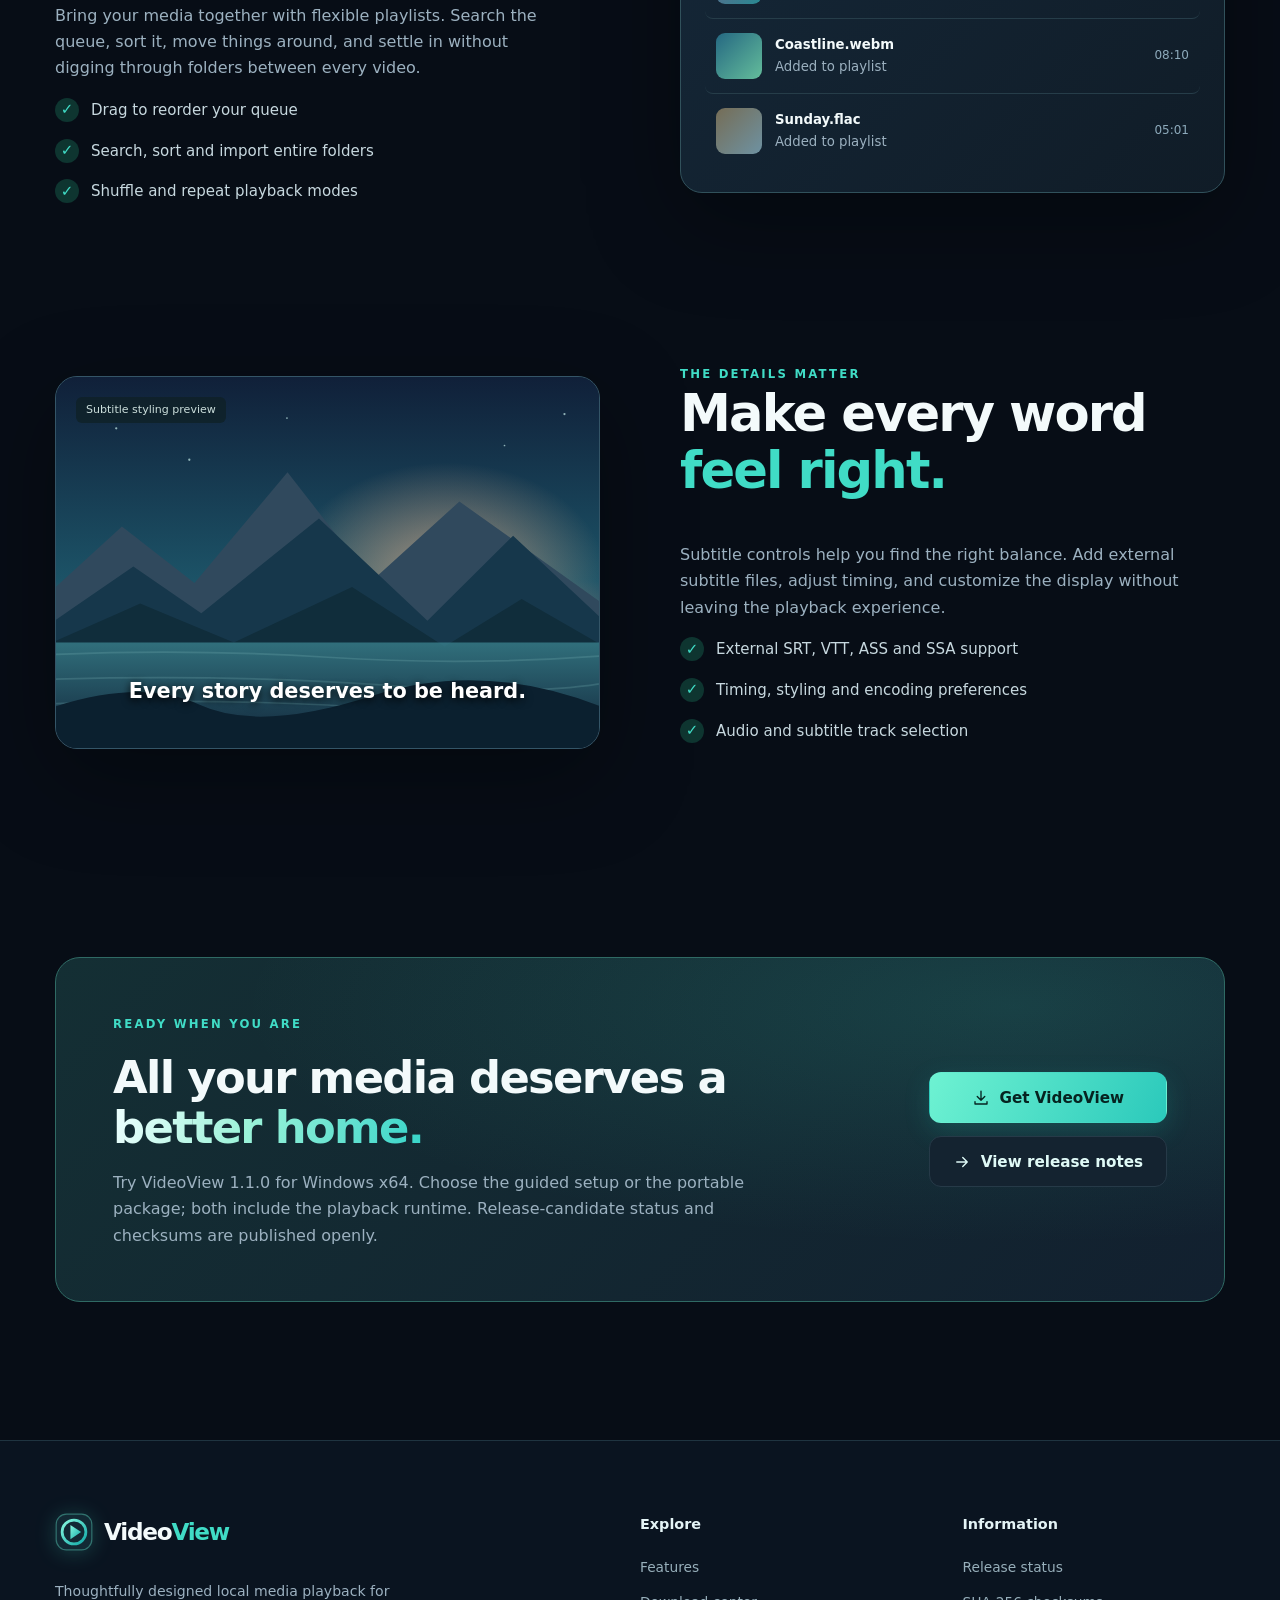
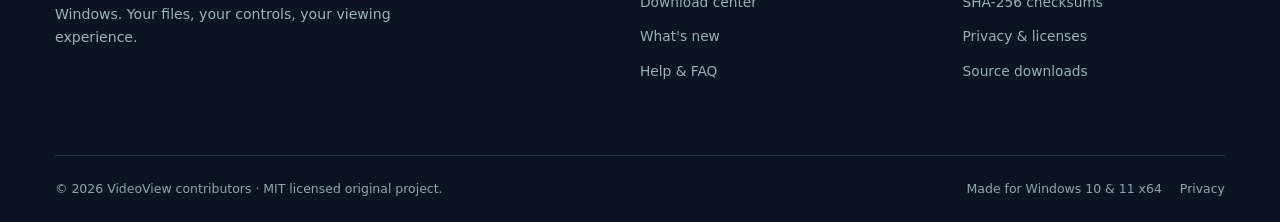
==== commit d267b547: "Add Android edition to VideoView website with safe pending APK release state" ====
--- a/index.html
+++ b/index.html
@@ -8,18 +8,22 @@
 </head><body class="page-home"><a class="visually-hidden" href="#main-content">Skip to content</a>
 <header class="site-header"><div class="container nav-inner">
 <a class="brand" href="index.html" aria-label="VideoView homepage"><img src="assets/img/videoview-mark.svg" alt="" width="35" height="35"><span>Video<span>View</span></span></a>
-<nav class="desktop-nav" id="site-nav" aria-label="Main navigation" data-nav><a href="index.html" aria-current="page">Home</a><a href="features.html" >Features</a><a href="downloads.html" >Downloads</a><a href="release-notes.html" >Release notes</a><a href="downloads.html" class="btn btn-primary btn-sm" style="color:#061e1d"><svg class="btn-icon" viewBox="0 0 24 24" aria-hidden="true" fill="none" stroke="currentColor" stroke-width="1.8" stroke-linecap="round" stroke-linejoin="round"><path d="M12 3v12m-5-5 5 5 5-5M4 17v3h16v-3"/></svg>Get VideoView</a></nav>
+<nav class="desktop-nav" id="site-nav" aria-label="Main navigation" data-nav><a href="index.html" aria-current="page">Home</a><a href="features.html" >Features</a><a href="downloads.html#android" class="nav-android-link">Android</a><a href="downloads.html" >Downloads</a><a href="release-notes.html" >Release notes</a><a href="downloads.html" class="btn btn-primary btn-sm" style="color:#061e1d"><svg class="btn-icon" viewBox="0 0 24 24" aria-hidden="true" fill="none" stroke="currentColor" stroke-width="1.8" stroke-linecap="round" stroke-linejoin="round"><path d="M12 3v12m-5-5 5 5 5-5M4 17v3h16v-3"/></svg>Get VideoView</a></nav>
 <button type="button" class="nav-toggle" aria-label="Open navigation menu" aria-controls="site-nav" aria-expanded="false" data-nav-toggle><span aria-hidden="true"></span></button>
 </div></header><main id="main-content">
 <section class="hero"><div class="container hero-grid"><div class="hero-copy"><div class="release-chip"><span class="pulse-dot"></span> VideoView 1.1.0 · Release candidate</div>
 <h1>Your media. <span class="gradient-text">Beautifully in motion.</span></h1><p class="hero-lead">Meet a modern media player for Windows, built to put the picture first and give every detail back to you. Focused playback. Powerful controls. A little more joy in every frame.</p>
-<div class="hero-actions"><a class="btn btn-primary" href="downloads.html"><svg class="btn-icon" viewBox="0 0 24 24" aria-hidden="true" fill="none" stroke="currentColor" stroke-width="1.8" stroke-linecap="round" stroke-linejoin="round"><path d="M12 3v12m-5-5 5 5 5-5M4 17v3h16v-3"/></svg>Download for Windows</a><a class="btn btn-secondary" href="features.html"><svg class="btn-icon" viewBox="0 0 24 24" aria-hidden="true" fill="none" stroke="currentColor" stroke-width="1.8" stroke-linecap="round" stroke-linejoin="round"><path d="M5 12h14m-6-6 6 6-6 6"/></svg>Explore the features</a></div>
+<div class="hero-actions"><a class="btn btn-primary" href="downloads.html"><svg class="btn-icon" viewBox="0 0 24 24" aria-hidden="true" fill="none" stroke="currentColor" stroke-width="1.8" stroke-linecap="round" stroke-linejoin="round"><path d="M12 3v12m-5-5 5 5 5-5M4 17v3h16v-3"/></svg>Download for Windows</a><a class="btn btn-secondary" href="downloads.html#android"><svg viewBox="0 0 24 24" aria-hidden="true" fill="none" stroke="currentColor" stroke-width="1.8" stroke-linecap="round" stroke-linejoin="round"><rect x="7" y="2" width="10" height="20" rx="2"/><path d="M11 18h2"/></svg> Android APK</a><a class="btn btn-secondary" href="features.html"><svg class="btn-icon" viewBox="0 0 24 24" aria-hidden="true" fill="none" stroke="currentColor" stroke-width="1.8" stroke-linecap="round" stroke-linejoin="round"><path d="M5 12h14m-6-6 6 6-6 6"/></svg>Explore the features</a></div>
 <div class="hero-details"><span><svg class="btn-icon" viewBox="0 0 24 24" aria-hidden="true" fill="none" stroke="currentColor" stroke-width="1.8" stroke-linecap="round" stroke-linejoin="round"><path d="m4 12 5 5L20 6"/></svg>Windows 10 / 11 x64</span><span><svg class="btn-icon" viewBox="0 0 24 24" aria-hidden="true" fill="none" stroke="currentColor" stroke-width="1.8" stroke-linecap="round" stroke-linejoin="round"><path d="m4 12 5 5L20 6"/></svg>Portable option</span><span><svg class="btn-icon" viewBox="0 0 24 24" aria-hidden="true" fill="none" stroke="currentColor" stroke-width="1.8" stroke-linecap="round" stroke-linejoin="round"><path d="m4 12 5 5L20 6"/></svg>Local-file playback</span></div></div>
 <div class="hero-visual"><div class="mock-window" aria-label="Illustration of VideoView-style media player window">
 <div class="mock-header"><img class="mock-logo" alt="" src="assets/img/videoview-mark.svg"><span>VideoView</span><div class="mock-menu"><span>File</span><span>Playback</span><span>Video</span><span>Audio</span><span>Subtitles</span><span>View</span><span>Help</span></div><div class="mock-windows"><span>─</span><span>□</span><span>×</span></div></div>
 <div class="mock-body"><div class="mock-main"><div class="mock-film"><img src="assets/img/cinematic-landscape.svg" alt="Stylized evening mountain landscape"><span class="mock-film-title">BEYOND THE HORIZON</span></div><div class="mock-controls"><div class="mock-track"></div><div class="mock-controlrow"><span class="mock-play">❚❚</span><span>◀◀</span><span>▶▶</span><span>01:42 / 04:18</span><span style="margin-left:auto" class="mock-bars"><i></i><i></i><i></i><i></i></span><span>⌗</span><span>⛶</span></div></div></div>
 <div class="mock-side"><div class="mock-side-head">Playlist <span style="float:right;color:#6e9297">•••</span></div><div class="mock-trackitem is-playing"><span class="mock-thumb"></span><span><strong>Horizon.mp4</strong><small>Now playing</small></span></div><div class="mock-trackitem"><span class="mock-thumb alt"></span><span><strong>City Lights.mkv</strong><small>03:36</small></span></div><div class="mock-trackitem"><span class="mock-thumb alt2"></span><span><strong>Afterglow.webm</strong><small>04:15</small></span></div></div></div></div><div class="floating-meta" aria-hidden="true"><span class="mini-wave"><span></span><span></span><span></span><span></span><span></span></span><span><strong>Play it your way</strong><small>Speed · subtitles · playlist</small></span></div><span class="mock-caption">Concept interface illustration</span></div></div></section>
 <div class="spec-band"><div class="container spec-band-inner"><span class="spec-band-label">Your media, supported</span><div class="spec-items"><span>MP4</span><span>MKV</span><span>WebM</span><span>FLAC</span><span>WAV</span><span>+ more*</span></div></div></div>
+<section class="section platform-section" id="platforms"><div class="container"><div class="section-heading reveal"><div class="eyebrow">VideoView on your device</div><h2 class="h2">One name. <span class="accent">Two platforms.</span></h2><p>Choose the edition for your device. The Windows release is published; the Android APK download is being prepared.</p></div><div class="platform-grid">
+<article class="platform-card platform-windows reveal"><div class="platform-icon"><svg viewBox="0 0 24 24" aria-hidden="true" fill="none" stroke="currentColor" stroke-width="1.8"><rect x="3" y="4" width="18" height="13" rx="1"/><path d="M8 21h8M12 17v4"/></svg></div><span class="platform-label">Desktop edition</span><h3>VideoView for Windows</h3><p>Playback tools, playlists, subtitles and customization designed for your Windows desktop.</p><span class="platform-meta">Windows 10 / 11 x64 · v1.1.0 pre-release</span><a class="btn btn-primary" href="downloads.html#setup">Download for Windows</a></article>
+<article class="platform-card platform-android reveal"><div class="platform-icon"><svg viewBox="0 0 24 24" aria-hidden="true" fill="none" stroke="currentColor" stroke-width="1.8" stroke-linecap="round" stroke-linejoin="round"><rect x="7" y="2" width="10" height="20" rx="2"/><path d="M11 18h2"/></svg></div><span class="platform-label">Mobile edition</span><h3>VideoView for Android</h3><p>A dedicated Android app package is ready for release preparation. Version and device compatibility have not been independently verified.</p><span class="platform-meta">Android APK · v1.0.0 (filename) · publication pending</span><a class="btn btn-secondary" href="downloads.html#android">Explore Android edition</a></article>
+</div></div></section>
 <section class="section" id="features"><div class="container"><div class="section-heading"><div class="eyebrow">Why VideoView</div><h2 class="h2" style="margin-top:18px">Everything you need. <span class="accent">Nothing in your way.</span></h2><p>A thoughtful set of playback tools, presented in a calm, beautiful desktop experience.</p></div><div class="feature-grid"><article class="feature-card reveal"><span class="feature-number">01</span><span class="icon-round"><svg class="btn-icon" viewBox="0 0 24 24" aria-hidden="true" fill="none" stroke="currentColor" stroke-width="1.8" stroke-linecap="round" stroke-linejoin="round"><rect x="3" y="3" width="18" height="18" rx="2"/><path d="M7 3v18M17 3v18M3 8h4m-4 8h4m10-8h4m-4 8h4"/></svg></span><h3>A picture worth playing</h3><p>Play local videos and audio with a LibVLC-based engine, hardware-related rendering options, and flexible view controls.</p></article><article class="feature-card reveal"><span class="feature-number">02</span><span class="icon-round"><svg class="btn-icon" viewBox="0 0 24 24" aria-hidden="true" fill="none" stroke="currentColor" stroke-width="1.8" stroke-linecap="round" stroke-linejoin="round"><path d="M8 6h13M8 12h13M8 18h13M3 6h.01M3 12h.01M3 18h.01"/></svg></span><h3>Playlists, perfected</h3><p>Build a queue, search and sort your media, reorder tracks, and keep the next great thing ready.</p></article><article class="feature-card reveal"><span class="feature-number">03</span><span class="icon-round"><svg class="btn-icon" viewBox="0 0 24 24" aria-hidden="true" fill="none" stroke="currentColor" stroke-width="1.8" stroke-linecap="round" stroke-linejoin="round"><rect x="2" y="4" width="20" height="16" rx="2"/><path d="M7 12h4m2 0h4M7 16h5m2 0h3"/></svg></span><h3>Every word in sync</h3><p>Open external subtitle files, adjust delays, and tune subtitle appearance to your preferences.</p></article><article class="feature-card reveal"><span class="feature-number">04</span><span class="icon-round"><svg class="btn-icon" viewBox="0 0 24 24" aria-hidden="true" fill="none" stroke="currentColor" stroke-width="1.8" stroke-linecap="round" stroke-linejoin="round"><path d="M4 7h16M4 17h16M9 4v6m6 4v6"/><circle cx="9" cy="7" r="2"/><circle cx="15" cy="17" r="2"/></svg></span><h3>Settings that fit you</h3><p>Control speed, renderer choices, zoom, aspect ratio, rotation, and audio device preferences.</p></article><article class="feature-card reveal"><span class="feature-number">05</span><span class="icon-round"><svg class="btn-icon" viewBox="0 0 24 24" aria-hidden="true" fill="none" stroke="currentColor" stroke-width="1.8" stroke-linecap="round" stroke-linejoin="round"><rect x="3" y="4" width="18" height="16" rx="2"/><path d="M3 9h18M8 4v16"/></svg></span><h3>Made for your desktop</h3><p>Go full screen, switch to a mini window, and use keyboard shortcuts to stay in control.</p></article><article class="feature-card reveal"><span class="feature-number">06</span><span class="icon-round"><svg class="btn-icon" viewBox="0 0 24 24" aria-hidden="true" fill="none" stroke="currentColor" stroke-width="1.8" stroke-linecap="round" stroke-linejoin="round"><path d="M3 7V5a2 2 0 0 1 2-2h5l3 3h6a2 2 0 0 1 2 2v11a2 2 0 0 1-2 2H5a2 2 0 0 1-2-2V7z"/></svg></span><h3>Your library, your files</h3><p>Import media files or folders, keep your playback history, and use recent-item resume features.</p></article></div><p style="margin-top:20px;font-size:.75rem">*Actual codec support depends on the bundled VLC plugins. Windows operation remains pending native acceptance testing.</p></div></section>
 <section class="section-tight"><div class="container showcase-grid"><div class="showcase-copy reveal"><div class="eyebrow">More flow, less friction</div><h2 class="h2">Your next favorite video is <span class="accent">already in line.</span></h2><p>Bring your media together with flexible playlists. Search the queue, sort it, move things around, and settle in without digging through folders between every video.</p><ul class="check-list"><li><span class="check">✓</span>Drag to reorder your queue</li><li><span class="check">✓</span>Search, sort and import entire folders</li><li><span class="check">✓</span>Shuffle and repeat playback modes</li></ul></div><div class="showcase-art reveal"><div class="playlist-panel"><div class="playlist-head"><span>Up next <span style="color:#7494a2">/ My playlist</span></span><span class="playlist-count">4 items</span></div><div class="playlist-row playing"><span class="playlist-art "></span><span><strong>Horizon.mp4</strong><small>Now playing</small></span><span class="duration">04:18</span></div><div class="playlist-row "><span class="playlist-art b"></span><span><strong>Midnight Drive.mkv</strong><small>Added to playlist</small></span><span class="duration">03:36</span></div><div class="playlist-row "><span class="playlist-art c"></span><span><strong>Coastline.webm</strong><small>Added to playlist</small></span><span class="duration">08:10</span></div><div class="playlist-row "><span class="playlist-art d"></span><span><strong>Sunday.flac</strong><small>Added to playlist</small></span><span class="duration">05:01</span></div></div></div></div></section>
 <section class="section-tight"><div class="container showcase-grid reverse"><div class="showcase-art reveal"><div class="sub-art"><img src="assets/img/cinematic-landscape.svg" alt="Illustrated night landscape used to demonstrate subtitle placement"><span class="caption-label">Subtitle styling preview</span><span class="caption-text">Every story deserves to be heard.</span></div></div><div class="showcase-copy reveal"><div class="eyebrow">The details matter</div><h2 class="h2">Make every word <span class="accent">feel right.</span></h2><p>Subtitle controls help you find the right balance. Add external subtitle files, adjust timing, and customize the display without leaving the playback experience.</p><ul class="check-list"><li><span class="check">✓</span>External SRT, VTT, ASS and SSA support</li><li><span class="check">✓</span>Timing, styling and encoding preferences</li><li><span class="check">✓</span>Audio and subtitle track selection</li></ul></div></div></section>
--- a/assets/css/styles.css
+++ b/assets/css/styles.css
@@ -13,4 +13,26 @@
 .page-hero{padding:84px 0 72px;border-bottom:1px solid #213543;background:radial-gradient(ellipse 740px 350px at 75% 20%,rgba(23,157,144,.13),transparent 70%)}.page-hero h1{font-size:clamp(2.7rem,5.5vw,4.65rem);margin:18px 0}.page-hero p{max-width:710px;font-size:1.05rem}.subline{display:flex;gap:13px;flex-wrap:wrap;align-items:center;margin-top:22px;font-size:.83rem;color:#9eb7be}.download-layout{display:grid;grid-template-columns:minmax(0,1fr) 290px;gap:27px;align-items:start}.download-main{display:grid;gap:18px}.download-card{display:flex;align-items:flex-start;gap:20px;border:1px solid #29404c;border-radius:19px;padding:25px;background:#11202e}.download-card.primary-download{border-color:#387e72;background:linear-gradient(145deg,#163b38,#132534)}.download-body{flex:1;min-width:0}.download-card-top{display:flex;align-items:center;gap:15px;flex-wrap:wrap}.download-card h2{font-size:1.36rem;margin:0}.download-card p{margin:12px 0}.download-meta{display:flex;gap:9px;flex-wrap:wrap;margin:17px 0;color:#9fb6be;font-size:.78rem}.download-meta span{padding:4px 9px;border-radius:7px;background:#20313d}.download-buttons{display:flex;gap:12px;flex-wrap:wrap;margin:17px 0}.checksum-row{display:flex;gap:10px;align-items:center;background:#091824;padding:10px 13px;border-radius:8px;border:1px solid #294551;max-width:100%}.checksum-row code{font-size:.72rem;color:#aacacb;white-space:nowrap;overflow:hidden;text-overflow:ellipsis}.copy-btn{flex:0 0 auto;width:32px;height:32px;border-radius:7px;border:1px solid #31505b;background:#18313a;color:#7be6d3;display:grid;place-items:center}.copy-btn:hover{background:#244d4e}.mini-icon{width:16px;height:16px}.download-sidebar{display:grid;gap:20px}.side-card{padding:23px;background:#111f2c;border:1px solid #2a404c;border-radius:18px}.side-card h3{font-size:1.05rem;margin:0 0 15px}.side-card p{font-size:.89rem}.side-list{list-style:none;padding:0}.side-list li{padding:10px 0;border-bottom:1px solid #2a3c48;font-size:.85rem;color:#b5c9d0}.side-list li:last-child{border-bottom:none}.release-date{color:var(--teal);font-size:.85rem}.warning-card{border-color:#756642;background:#272519}.warning-card p{color:#d8cda7}.steps{display:grid;grid-template-columns:repeat(3,1fr);gap:24px}.step{border:1px solid var(--line);border-radius:16px;padding:28px;background:var(--panel)}.step-num{font-weight:850;font-size:1.65rem;color:var(--teal)}.step h3{margin:13px 0}.prose-section{max-width:900px}.prose-section h2{font-size:1.75rem;margin:25px 0 15px}.prose-section a,.side-card a:not(.btn){color:var(--teal)}.prose-section p,.prose-section li{line-height:1.8}.prose-section li{color:#bdced8}.divider{height:1px;background:#2b4450;margin:32px 0}.faq-list details{border-bottom:1px solid #2b424e;padding:20px 0}.faq-list summary{cursor:pointer;font-weight:750;color:#e3f6f6}.faq-list details p{padding:9px 0 0}.timeline{padding:0;list-style:none;border-left:1px solid #387164;margin-left:12px}.timeline-item{padding:0 0 33px 27px;position:relative}.timeline-item::before{content:"";position:absolute;left:-6px;top:5px;width:11px;height:11px;border-radius:50%;background:var(--teal)}.timeline-item h2{font-size:1.3rem}.timeline-meta{font-size:.8rem}.bullet-list{list-style:disc;padding-left:23px}.bullet-list li{color:#b8c9d2;margin:12px 0}.status-grid{display:grid;grid-template-columns:1fr 1fr;gap:13px}.status-item{border:1px solid #2c414d;border-radius:13px;background:#122332;padding:18px}.status-item p{font-size:.84rem;margin:10px 0 0}.status-tag{color:#95edcf;font-size:.77rem;font-weight:800}.status-tag.pending{color:#e7c77e}.notice{padding:18px 21px;border-left:3px solid var(--teal);background:#12312f;border-radius:0 12px 12px 0;margin:20px 0}.notice p{margin:0;color:#d6eae7}.notice a{color:#9df4dd;text-decoration:underline}
 .site-footer{background:#0a1420;border-top:1px solid #1f3440;margin-top:30px}.footer-main{padding:72px 0;display:grid;grid-template-columns:2fr 1fr 1fr;gap:60px}.footer-brand p{max-width:350px;font-size:.88rem;margin:20px 0}.footer-links{display:flex;flex-direction:column;gap:12px}.footer-links h4{font-size:.9rem;margin:0 0 7px;color:#e4f4f6}.footer-links a{color:#97afba;font-size:.86rem}.footer-bottom{border-top:1px solid #253846;display:flex;align-items:center;justify-content:space-between;gap:15px;padding:23px 0;font-size:.78rem;color:#8da5ae}.footer-bottom-links{display:flex;gap:18px}.toast{position:fixed;bottom:25px;left:50%;transform:translate(-50%,15px);background:#184b44;color:#fff;border:1px solid #3c9c86;padding:12px 19px;border-radius:12px;box-shadow:var(--shadow);opacity:0;pointer-events:none;z-index:100;transition:opacity .2s,transform .2s}.toast.is-visible{transform:translate(-50%,0);opacity:1}
 .reveal{opacity:1;transform:none}.js-reveal .reveal{opacity:0;transform:translateY(21px);transition:opacity .65s ease,transform .65s ease}.js-reveal .reveal.is-visible{opacity:1;transform:translateY(0)}
-@media(max-width:1050px){.desktop-nav{gap:17px}.hero-grid{gap:35px}.hero-copy h1{font-size:clamp(2.7rem,5.5vw,4.1rem)}.mock-menu{display:none}.showcase-grid{gap:45px}.download-spotlight{padding:38px}}@media(max-width:850px){.nav-toggle{display:flex}.desktop-nav{display:none;position:absolute;left:0;right:0;top:79px;background:#0d1926;border-bottom:1px solid #31515a;padding:20px max(22px,calc((100vw - 1170px)/2));flex-direction:column;align-items:stretch;gap:3px;box-shadow:0 35px 50px #0005}.desktop-nav.is-open{display:flex}.desktop-nav>a:not(.btn){padding:10px}.hero-grid,.showcase-grid,.showcase-grid.reverse{grid-template-columns:1fr}.hero{padding:65px 0 90px}.hero-copy{max-width:650px}.hero-visual{max-width:650px;margin:15px auto 0;width:100%}.feature-grid{grid-template-columns:repeat(2,minmax(0,1fr))}.download-layout{grid-template-columns:1fr}.download-sidebar{grid-template-columns:1fr 1fr}.download-spotlight{display:block}.spot-actions{margin-top:28px;flex-direction:row}.steps{grid-template-columns:1fr 1fr}.section{padding:75px 0}.section-tight{padding:45px 0}}@media(max-width:600px){.container{width:min(100% - 32px,1170px)}.hero{padding:47px 0 75px}.hero-copy h1{font-size:clamp(2.45rem,11vw,3.7rem)}.hero-details{gap:10px}.hero-actions .btn{width:100%}.mock-window{transform:none}.mock-body{grid-template-columns:minmax(0,1fr) 24%}.mock-film{min-height:185px}.mock-header{padding:9px}.mock-side{padding:7px 4px}.mock-trackitem{padding:5px 2px;gap:3px}.mock-trackitem .mock-thumb{display:none}.mock-trackitem strong{font-size:.5rem}.mock-side-head{font-size:.6rem}.mock-controlrow{gap:6px}.mock-caption,.floating-meta{display:none}.spec-band-inner{padding:22px 0;display:block}.spec-items{margin-top:10px;gap:12px}.feature-grid,.steps,.download-sidebar,.status-grid{grid-template-columns:1fr}.download-card{flex-direction:column}.download-spotlight{padding:30px 23px}.spot-actions{flex-direction:column}.page-hero{padding:55px 0}.page-hero h1{font-size:2.6rem}.section-heading{text-align:left}.section-heading .h2{margin-left:0}.footer-main{grid-template-columns:1fr 1fr;gap:40px}.footer-brand{grid-column:1/-1}.footer-bottom{flex-wrap:wrap}.btn-sm{width:auto}.checksum-row code{font-size:.63rem}.download-card{padding:20px}}@media(prefers-reduced-motion:reduce){*,*::before,*::after{animation-duration:.01ms!important;transition-duration:.01ms!important;scroll-behavior:auto!important}.js-reveal .reveal{opacity:1;transform:none}}+@media(max-width:1050px){.desktop-nav{gap:17px}.hero-grid{gap:35px}.hero-copy h1{font-size:clamp(2.7rem,5.5vw,4.1rem)}.mock-menu{display:none}.showcase-grid{gap:45px}.download-spotlight{padding:38px}}@media(max-width:850px){.nav-toggle{display:flex}.desktop-nav{display:none;position:absolute;left:0;right:0;top:79px;background:#0d1926;border-bottom:1px solid #31515a;padding:20px max(22px,calc((100vw - 1170px)/2));flex-direction:column;align-items:stretch;gap:3px;box-shadow:0 35px 50px #0005}.desktop-nav.is-open{display:flex}.desktop-nav>a:not(.btn){padding:10px}.hero-grid,.showcase-grid,.showcase-grid.reverse{grid-template-columns:1fr}.hero{padding:65px 0 90px}.hero-copy{max-width:650px}.hero-visual{max-width:650px;margin:15px auto 0;width:100%}.feature-grid{grid-template-columns:repeat(2,minmax(0,1fr))}.download-layout{grid-template-columns:1fr}.download-sidebar{grid-template-columns:1fr 1fr}.download-spotlight{display:block}.spot-actions{margin-top:28px;flex-direction:row}.steps{grid-template-columns:1fr 1fr}.section{padding:75px 0}.section-tight{padding:45px 0}}@media(max-width:600px){.container{width:min(100% - 32px,1170px)}.hero{padding:47px 0 75px}.hero-copy h1{font-size:clamp(2.45rem,11vw,3.7rem)}.hero-details{gap:10px}.hero-actions .btn{width:100%}.mock-window{transform:none}.mock-body{grid-template-columns:minmax(0,1fr) 24%}.mock-film{min-height:185px}.mock-header{padding:9px}.mock-side{padding:7px 4px}.mock-trackitem{padding:5px 2px;gap:3px}.mock-trackitem .mock-thumb{display:none}.mock-trackitem strong{font-size:.5rem}.mock-side-head{font-size:.6rem}.mock-controlrow{gap:6px}.mock-caption,.floating-meta{display:none}.spec-band-inner{padding:22px 0;display:block}.spec-items{margin-top:10px;gap:12px}.feature-grid,.steps,.download-sidebar,.status-grid{grid-template-columns:1fr}.download-card{flex-direction:column}.download-spotlight{padding:30px 23px}.spot-actions{flex-direction:column}.page-hero{padding:55px 0}.page-hero h1{font-size:2.6rem}.section-heading{text-align:left}.section-heading .h2{margin-left:0}.footer-main{grid-template-columns:1fr 1fr;gap:40px}.footer-brand{grid-column:1/-1}.footer-bottom{flex-wrap:wrap}.btn-sm{width:auto}.checksum-row code{font-size:.63rem}.download-card{padding:20px}}@media(prefers-reduced-motion:reduce){*,*::before,*::after{animation-duration:.01ms!important;transition-duration:.01ms!important;scroll-behavior:auto!important}.js-reveal .reveal{opacity:1;transform:none}}
+/* Dual platform update: October 2026 */
+.platform-section{padding-top:72px;padding-bottom:92px;background:linear-gradient(180deg,rgba(18,43,54,.13),rgba(7,13,22,0))}
+.platform-grid{display:grid;grid-template-columns:repeat(2,minmax(0,1fr));gap:24px}
+.platform-card{display:flex;flex-direction:column;align-items:flex-start;padding:39px;border:1px solid #2b5061;border-radius:24px;background:radial-gradient(circle at 85% 12%,rgba(64,220,198,.11),transparent 47%),linear-gradient(145deg,#162c3b,#0e1c29);min-height:365px}
+.platform-card.platform-android{background:radial-gradient(circle at 85% 12%,rgba(87,175,216,.11),transparent 47%),linear-gradient(145deg,#142534,#101925)}
+.platform-icon{width:60px;height:60px;display:grid;place-items:center;border-radius:17px;background:#123c3b;color:#7ff1dd;border:1px solid #387b76;margin-bottom:18px}
+.platform-icon svg{height:31px;width:31px}
+.platform-label{text-transform:uppercase;color:#8be6d6;font-size:.74rem;letter-spacing:.16em;font-weight:800}
+.platform-card h3{font-size:clamp(1.4rem,2.3vw,2rem);margin:15px 0 10px}
+.platform-card p{max-width:490px;line-height:1.75}
+.platform-meta{font-size:.78rem;color:#aac5ce;font-weight:650;margin:auto 0 22px;display:block}
+.platform-card .btn{margin-top:6px}
+.android-download-card{scroll-margin-top:100px;border-color:#438587;background:linear-gradient(145deg,#173038,#132332)}
+.android-caution{font-size:.8rem;border-left:3px solid #448b85;padding-left:13px;margin-top:20px!important;color:#aecbd0}
+.android-caution strong{color:#e6f7f5}
+.nav-android-link{color:#8de6d5!important}
+.android-feature-callout{display:grid;grid-template-columns:90px minmax(0,1fr);gap:22px;align-items:start;background:#101f2d;border:1px solid #315c66;border-radius:22px;padding:43px}
+.android-feature-callout h2{margin:13px 0}
+.android-feature-callout .platform-icon{margin:0}
+.android-feature-callout p{max-width:690px}
+@media(max-width:850px){.platform-grid{grid-template-columns:1fr}.platform-card{min-height:330px}.nav-android-link{color:#a8ebe1!important}}
+@media(max-width:600px){.platform-card{padding:27px;min-height:0}.platform-section{padding:60px 0}.android-feature-callout{grid-template-columns:1fr;padding:25px}}
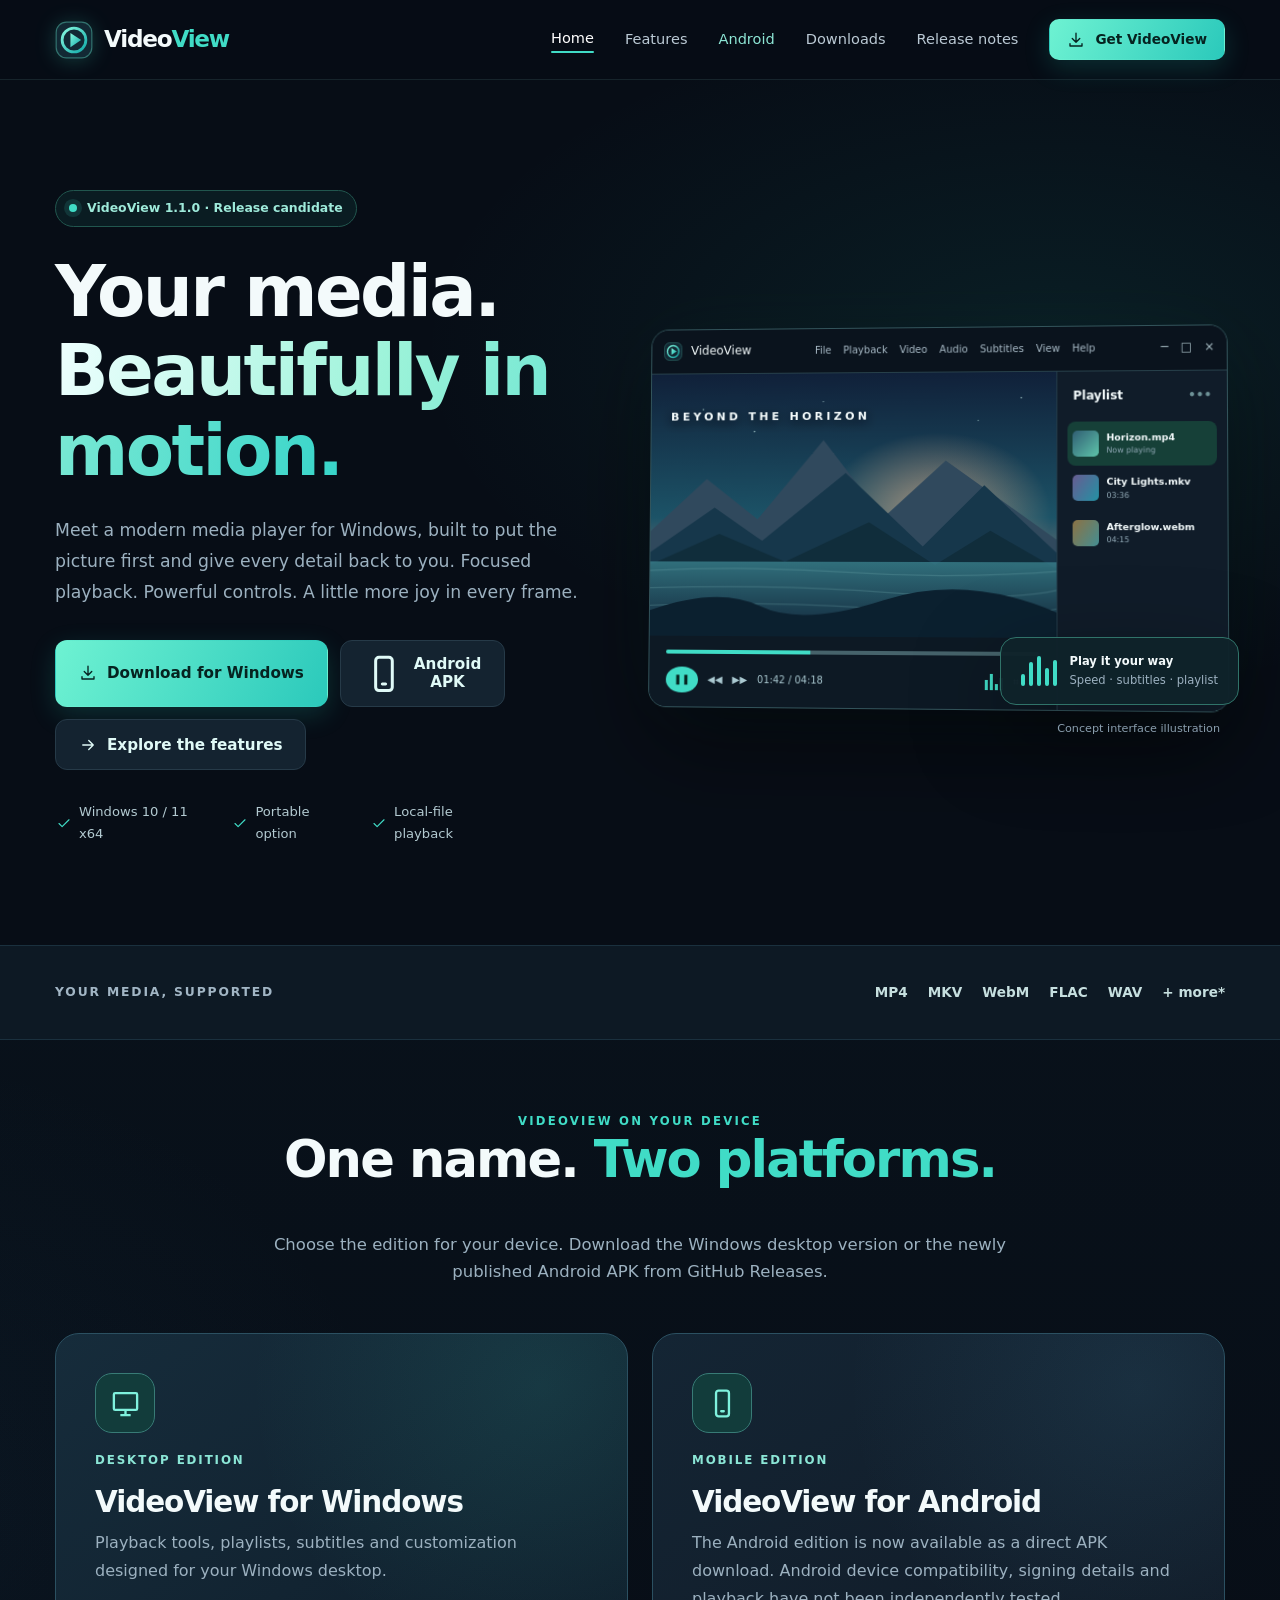
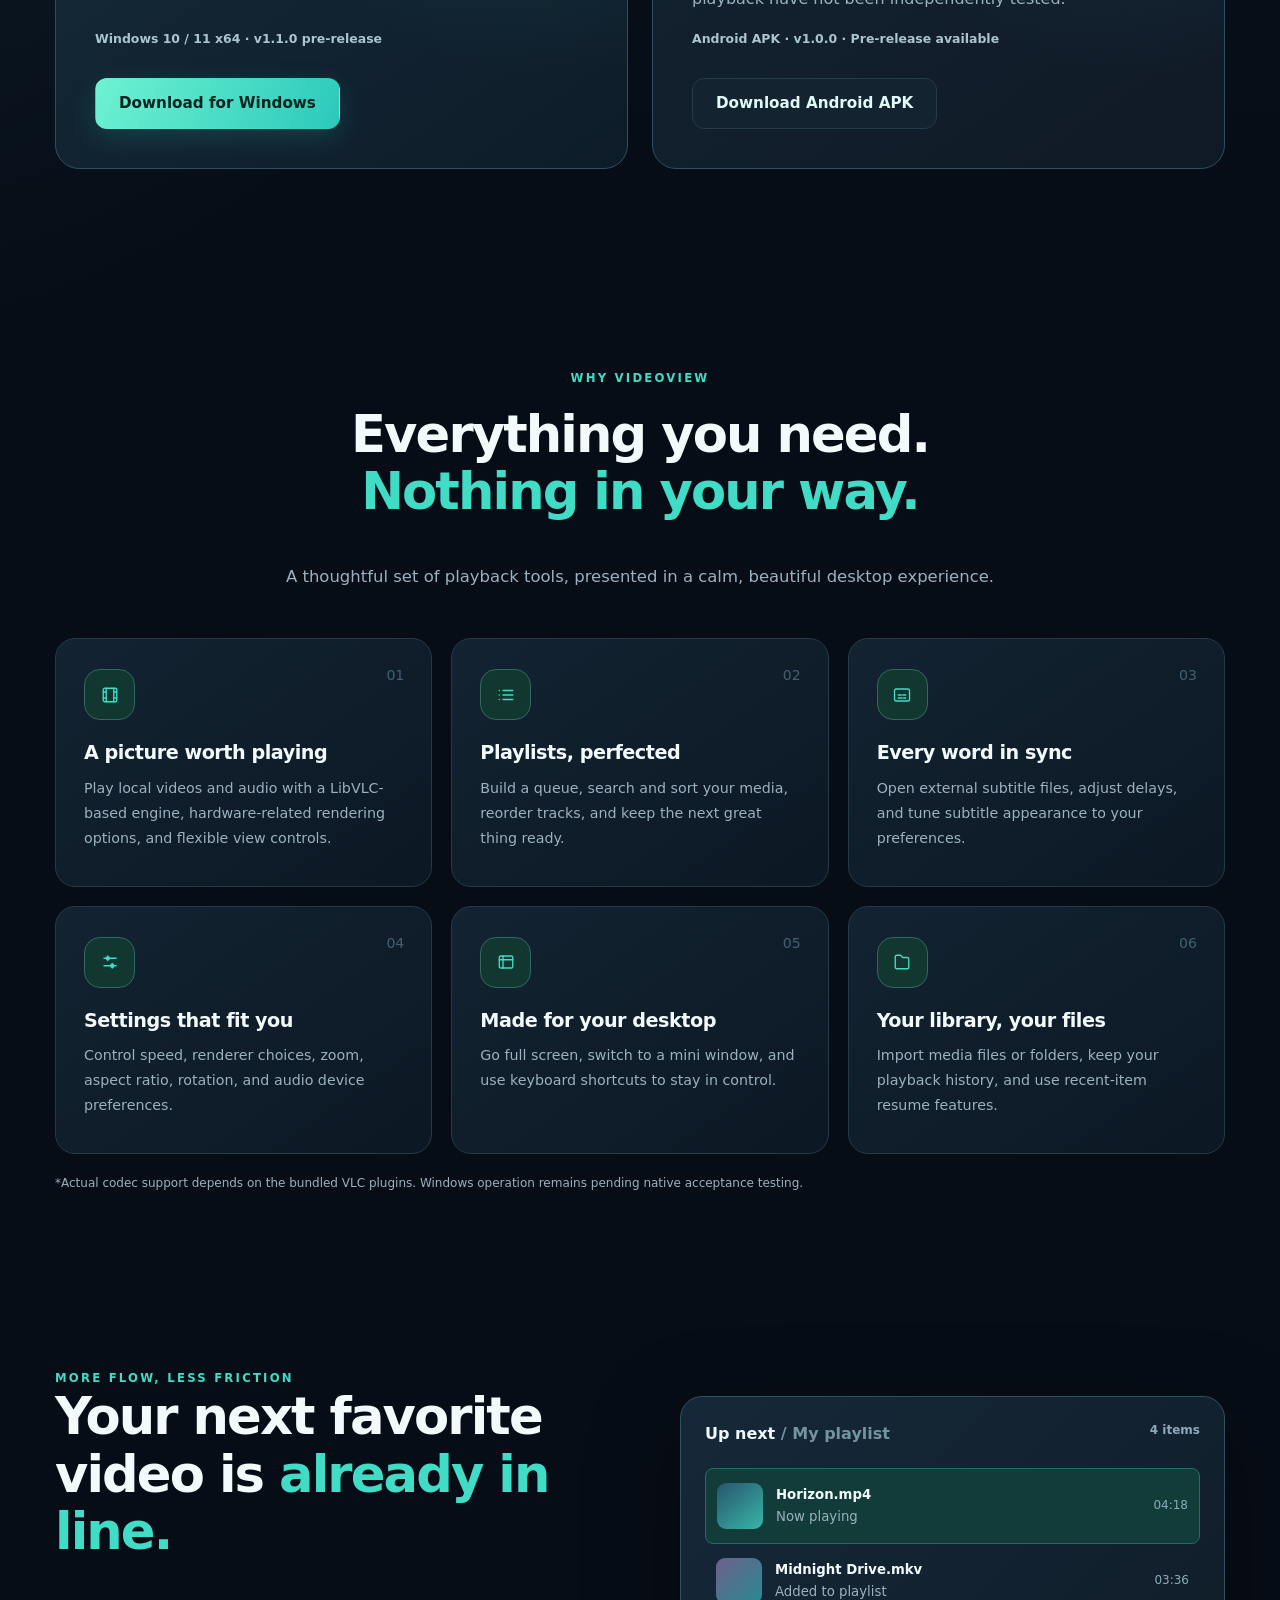
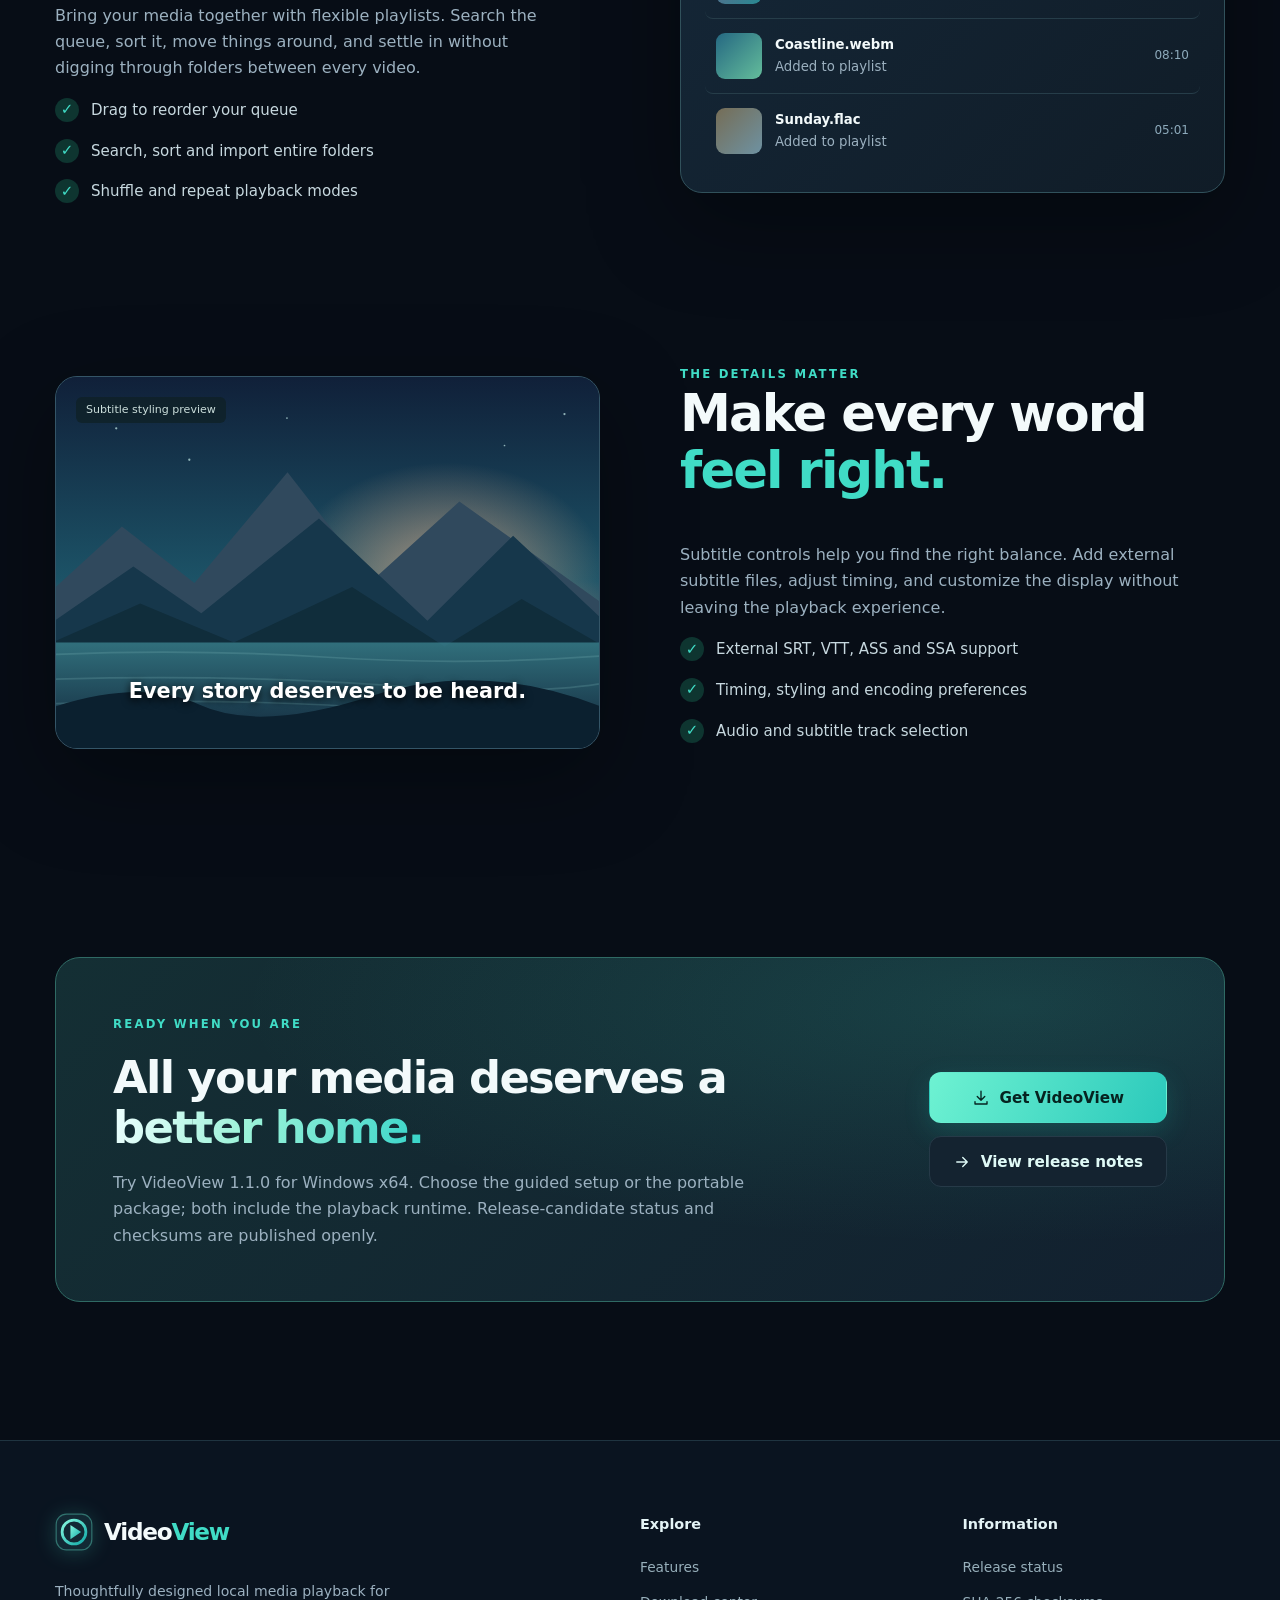
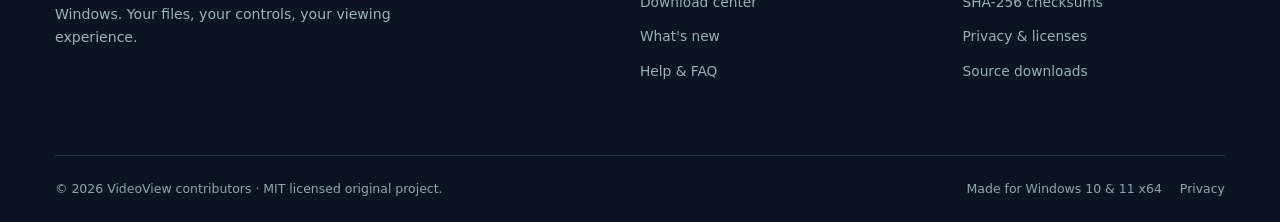
==== commit 4879b580: "Activate Android APK direct download and publish release checksum" ====
--- a/index.html
+++ b/index.html
@@ -1,6 +1,6 @@
 <!doctype html>
 <html lang="en"><head><meta charset="utf-8"><meta name="viewport" content="width=device-width,initial-scale=1">
-<meta name="theme-color" content="#070d16"><meta name="description" content="VideoView is a modern Windows media player with thoughtful playback controls, playlists, subtitles and a premium navy-and-teal interface.">
+<meta name="theme-color" content="#070d16"><meta name="description" content="Discover VideoView downloads for Windows and Android. Modern navy-and-teal desktop media player and Android APK edition.">
 <meta property="og:type" content="website"><meta property="og:site_name" content="VideoView"><meta property="og:title" content="VideoView — A Modern Media Player for Windows"><meta property="og:description" content="VideoView is a modern Windows media player with thoughtful playback controls, playlists, subtitles and a premium navy-and-teal interface.">
 <link rel="icon" type="image/svg+xml" href="assets/img/videoview-mark.svg">
 <link rel="stylesheet" href="assets/css/styles.css"><title>VideoView — A Modern Media Player for Windows</title>
@@ -20,9 +20,9 @@
 <div class="mock-body"><div class="mock-main"><div class="mock-film"><img src="assets/img/cinematic-landscape.svg" alt="Stylized evening mountain landscape"><span class="mock-film-title">BEYOND THE HORIZON</span></div><div class="mock-controls"><div class="mock-track"></div><div class="mock-controlrow"><span class="mock-play">❚❚</span><span>◀◀</span><span>▶▶</span><span>01:42 / 04:18</span><span style="margin-left:auto" class="mock-bars"><i></i><i></i><i></i><i></i></span><span>⌗</span><span>⛶</span></div></div></div>
 <div class="mock-side"><div class="mock-side-head">Playlist <span style="float:right;color:#6e9297">•••</span></div><div class="mock-trackitem is-playing"><span class="mock-thumb"></span><span><strong>Horizon.mp4</strong><small>Now playing</small></span></div><div class="mock-trackitem"><span class="mock-thumb alt"></span><span><strong>City Lights.mkv</strong><small>03:36</small></span></div><div class="mock-trackitem"><span class="mock-thumb alt2"></span><span><strong>Afterglow.webm</strong><small>04:15</small></span></div></div></div></div><div class="floating-meta" aria-hidden="true"><span class="mini-wave"><span></span><span></span><span></span><span></span><span></span></span><span><strong>Play it your way</strong><small>Speed · subtitles · playlist</small></span></div><span class="mock-caption">Concept interface illustration</span></div></div></section>
 <div class="spec-band"><div class="container spec-band-inner"><span class="spec-band-label">Your media, supported</span><div class="spec-items"><span>MP4</span><span>MKV</span><span>WebM</span><span>FLAC</span><span>WAV</span><span>+ more*</span></div></div></div>
-<section class="section platform-section" id="platforms"><div class="container"><div class="section-heading reveal"><div class="eyebrow">VideoView on your device</div><h2 class="h2">One name. <span class="accent">Two platforms.</span></h2><p>Choose the edition for your device. The Windows release is published; the Android APK download is being prepared.</p></div><div class="platform-grid">
+<section class="section platform-section" id="platforms"><div class="container"><div class="section-heading reveal"><div class="eyebrow">VideoView on your device</div><h2 class="h2">One name. <span class="accent">Two platforms.</span></h2><p>Choose the edition for your device. Download the Windows desktop version or the newly published Android APK from GitHub Releases.</p></div><div class="platform-grid">
 <article class="platform-card platform-windows reveal"><div class="platform-icon"><svg viewBox="0 0 24 24" aria-hidden="true" fill="none" stroke="currentColor" stroke-width="1.8"><rect x="3" y="4" width="18" height="13" rx="1"/><path d="M8 21h8M12 17v4"/></svg></div><span class="platform-label">Desktop edition</span><h3>VideoView for Windows</h3><p>Playback tools, playlists, subtitles and customization designed for your Windows desktop.</p><span class="platform-meta">Windows 10 / 11 x64 · v1.1.0 pre-release</span><a class="btn btn-primary" href="downloads.html#setup">Download for Windows</a></article>
-<article class="platform-card platform-android reveal"><div class="platform-icon"><svg viewBox="0 0 24 24" aria-hidden="true" fill="none" stroke="currentColor" stroke-width="1.8" stroke-linecap="round" stroke-linejoin="round"><rect x="7" y="2" width="10" height="20" rx="2"/><path d="M11 18h2"/></svg></div><span class="platform-label">Mobile edition</span><h3>VideoView for Android</h3><p>A dedicated Android app package is ready for release preparation. Version and device compatibility have not been independently verified.</p><span class="platform-meta">Android APK · v1.0.0 (filename) · publication pending</span><a class="btn btn-secondary" href="downloads.html#android">Explore Android edition</a></article>
+<article class="platform-card platform-android reveal"><div class="platform-icon"><svg viewBox="0 0 24 24" aria-hidden="true" fill="none" stroke="currentColor" stroke-width="1.8" stroke-linecap="round" stroke-linejoin="round"><rect x="7" y="2" width="10" height="20" rx="2"/><path d="M11 18h2"/></svg></div><span class="platform-label">Mobile edition</span><h3>VideoView for Android</h3><p>The Android edition is now available as a direct APK download. Android device compatibility, signing details and playback have not been independently tested.</p><span class="platform-meta">Android APK · v1.0.0 · Pre-release available</span><a class="btn btn-secondary" href="downloads.html#android">Download Android APK</a></article>
 </div></div></section>
 <section class="section" id="features"><div class="container"><div class="section-heading"><div class="eyebrow">Why VideoView</div><h2 class="h2" style="margin-top:18px">Everything you need. <span class="accent">Nothing in your way.</span></h2><p>A thoughtful set of playback tools, presented in a calm, beautiful desktop experience.</p></div><div class="feature-grid"><article class="feature-card reveal"><span class="feature-number">01</span><span class="icon-round"><svg class="btn-icon" viewBox="0 0 24 24" aria-hidden="true" fill="none" stroke="currentColor" stroke-width="1.8" stroke-linecap="round" stroke-linejoin="round"><rect x="3" y="3" width="18" height="18" rx="2"/><path d="M7 3v18M17 3v18M3 8h4m-4 8h4m10-8h4m-4 8h4"/></svg></span><h3>A picture worth playing</h3><p>Play local videos and audio with a LibVLC-based engine, hardware-related rendering options, and flexible view controls.</p></article><article class="feature-card reveal"><span class="feature-number">02</span><span class="icon-round"><svg class="btn-icon" viewBox="0 0 24 24" aria-hidden="true" fill="none" stroke="currentColor" stroke-width="1.8" stroke-linecap="round" stroke-linejoin="round"><path d="M8 6h13M8 12h13M8 18h13M3 6h.01M3 12h.01M3 18h.01"/></svg></span><h3>Playlists, perfected</h3><p>Build a queue, search and sort your media, reorder tracks, and keep the next great thing ready.</p></article><article class="feature-card reveal"><span class="feature-number">03</span><span class="icon-round"><svg class="btn-icon" viewBox="0 0 24 24" aria-hidden="true" fill="none" stroke="currentColor" stroke-width="1.8" stroke-linecap="round" stroke-linejoin="round"><rect x="2" y="4" width="20" height="16" rx="2"/><path d="M7 12h4m2 0h4M7 16h5m2 0h3"/></svg></span><h3>Every word in sync</h3><p>Open external subtitle files, adjust delays, and tune subtitle appearance to your preferences.</p></article><article class="feature-card reveal"><span class="feature-number">04</span><span class="icon-round"><svg class="btn-icon" viewBox="0 0 24 24" aria-hidden="true" fill="none" stroke="currentColor" stroke-width="1.8" stroke-linecap="round" stroke-linejoin="round"><path d="M4 7h16M4 17h16M9 4v6m6 4v6"/><circle cx="9" cy="7" r="2"/><circle cx="15" cy="17" r="2"/></svg></span><h3>Settings that fit you</h3><p>Control speed, renderer choices, zoom, aspect ratio, rotation, and audio device preferences.</p></article><article class="feature-card reveal"><span class="feature-number">05</span><span class="icon-round"><svg class="btn-icon" viewBox="0 0 24 24" aria-hidden="true" fill="none" stroke="currentColor" stroke-width="1.8" stroke-linecap="round" stroke-linejoin="round"><rect x="3" y="4" width="18" height="16" rx="2"/><path d="M3 9h18M8 4v16"/></svg></span><h3>Made for your desktop</h3><p>Go full screen, switch to a mini window, and use keyboard shortcuts to stay in control.</p></article><article class="feature-card reveal"><span class="feature-number">06</span><span class="icon-round"><svg class="btn-icon" viewBox="0 0 24 24" aria-hidden="true" fill="none" stroke="currentColor" stroke-width="1.8" stroke-linecap="round" stroke-linejoin="round"><path d="M3 7V5a2 2 0 0 1 2-2h5l3 3h6a2 2 0 0 1 2 2v11a2 2 0 0 1-2 2H5a2 2 0 0 1-2-2V7z"/></svg></span><h3>Your library, your files</h3><p>Import media files or folders, keep your playback history, and use recent-item resume features.</p></article></div><p style="margin-top:20px;font-size:.75rem">*Actual codec support depends on the bundled VLC plugins. Windows operation remains pending native acceptance testing.</p></div></section>
 <section class="section-tight"><div class="container showcase-grid"><div class="showcase-copy reveal"><div class="eyebrow">More flow, less friction</div><h2 class="h2">Your next favorite video is <span class="accent">already in line.</span></h2><p>Bring your media together with flexible playlists. Search the queue, sort it, move things around, and settle in without digging through folders between every video.</p><ul class="check-list"><li><span class="check">✓</span>Drag to reorder your queue</li><li><span class="check">✓</span>Search, sort and import entire folders</li><li><span class="check">✓</span>Shuffle and repeat playback modes</li></ul></div><div class="showcase-art reveal"><div class="playlist-panel"><div class="playlist-head"><span>Up next <span style="color:#7494a2">/ My playlist</span></span><span class="playlist-count">4 items</span></div><div class="playlist-row playing"><span class="playlist-art "></span><span><strong>Horizon.mp4</strong><small>Now playing</small></span><span class="duration">04:18</span></div><div class="playlist-row "><span class="playlist-art b"></span><span><strong>Midnight Drive.mkv</strong><small>Added to playlist</small></span><span class="duration">03:36</span></div><div class="playlist-row "><span class="playlist-art c"></span><span><strong>Coastline.webm</strong><small>Added to playlist</small></span><span class="duration">08:10</span></div><div class="playlist-row "><span class="playlist-art d"></span><span><strong>Sunday.flac</strong><small>Added to playlist</small></span><span class="duration">05:01</span></div></div></div></div></section>
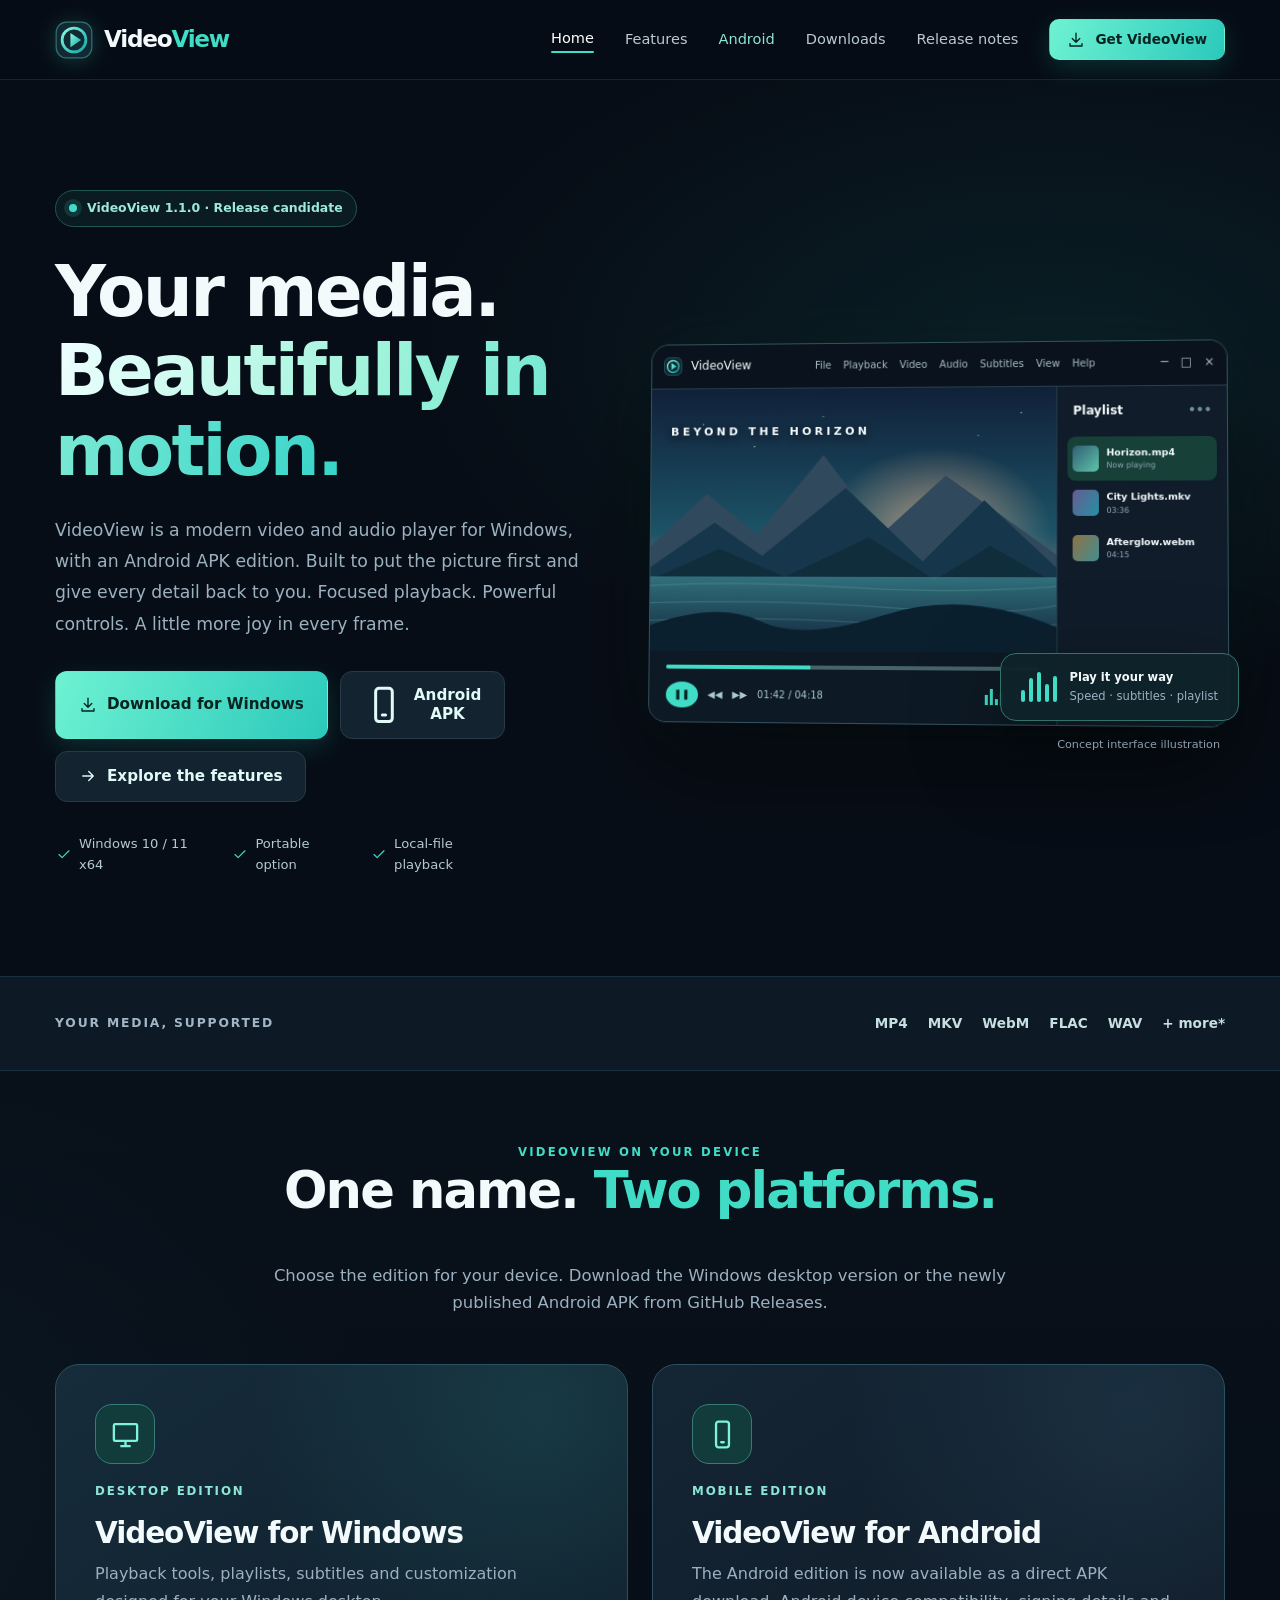
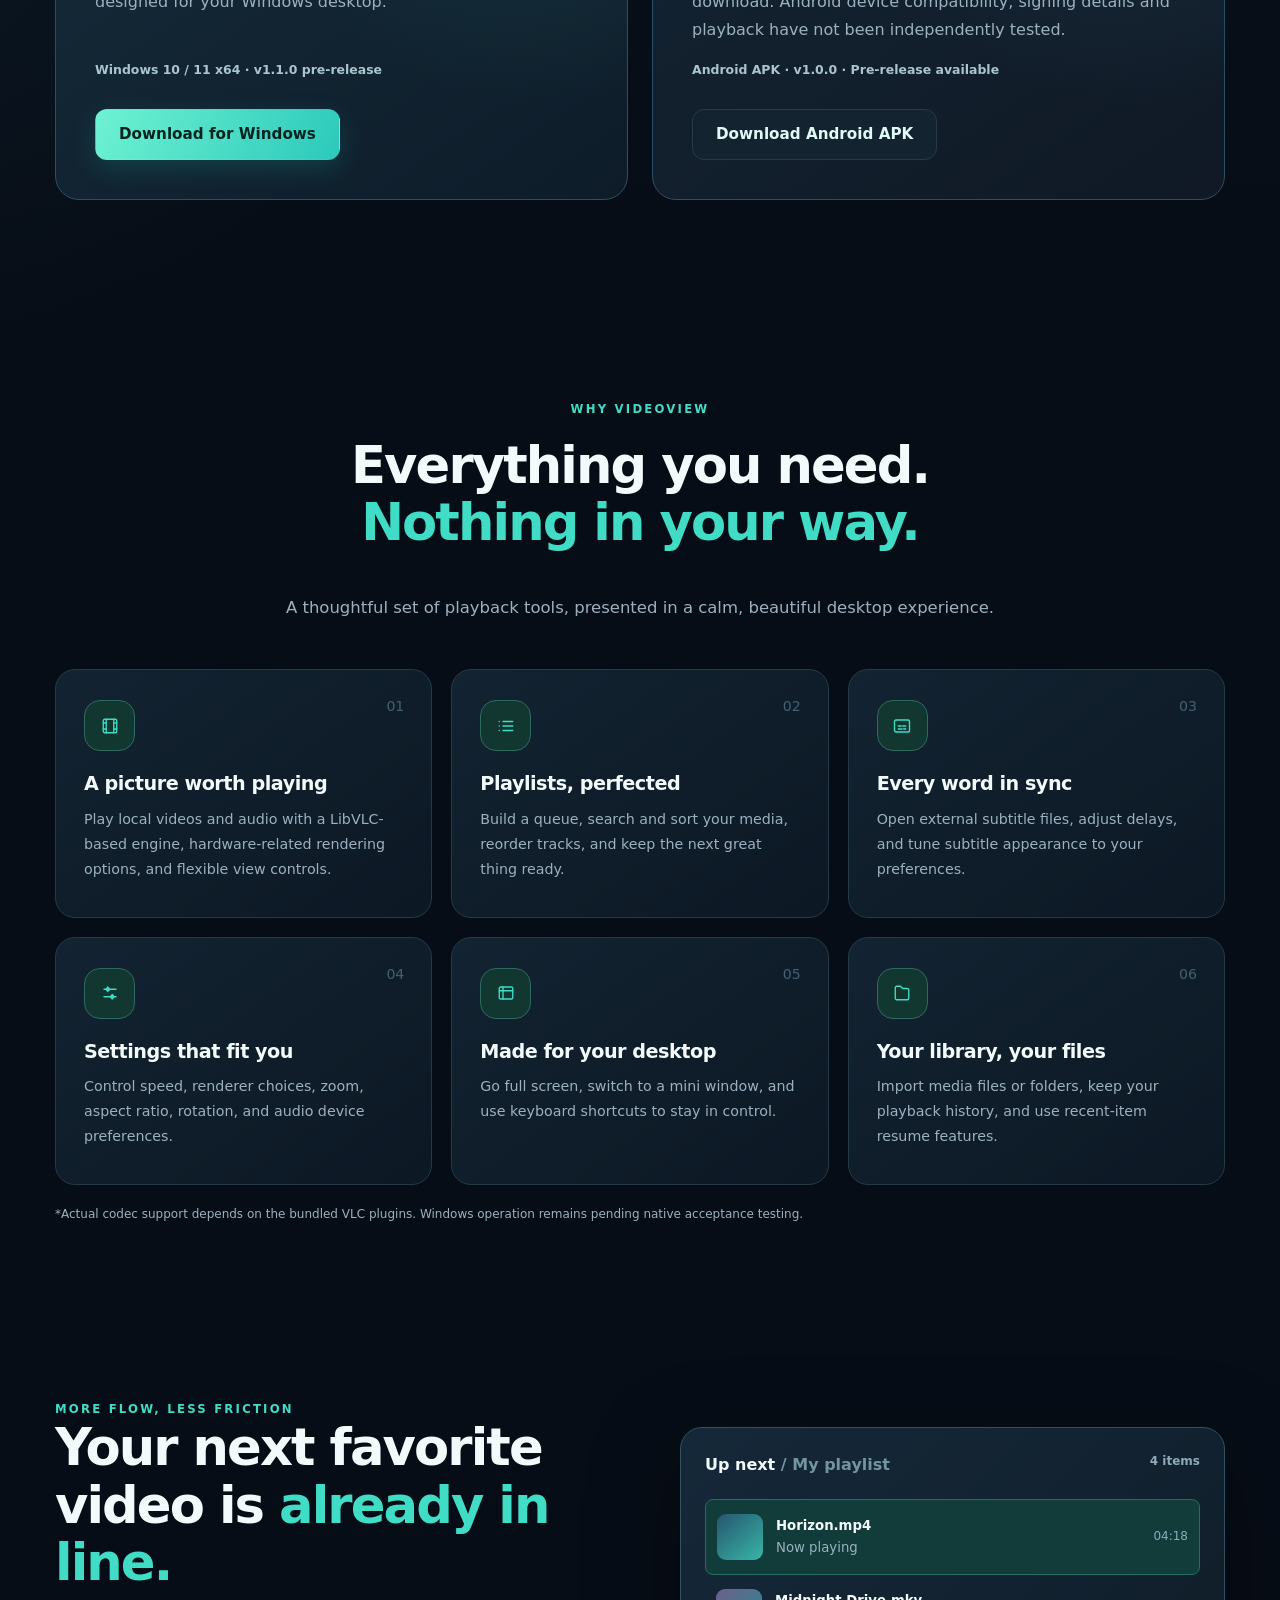
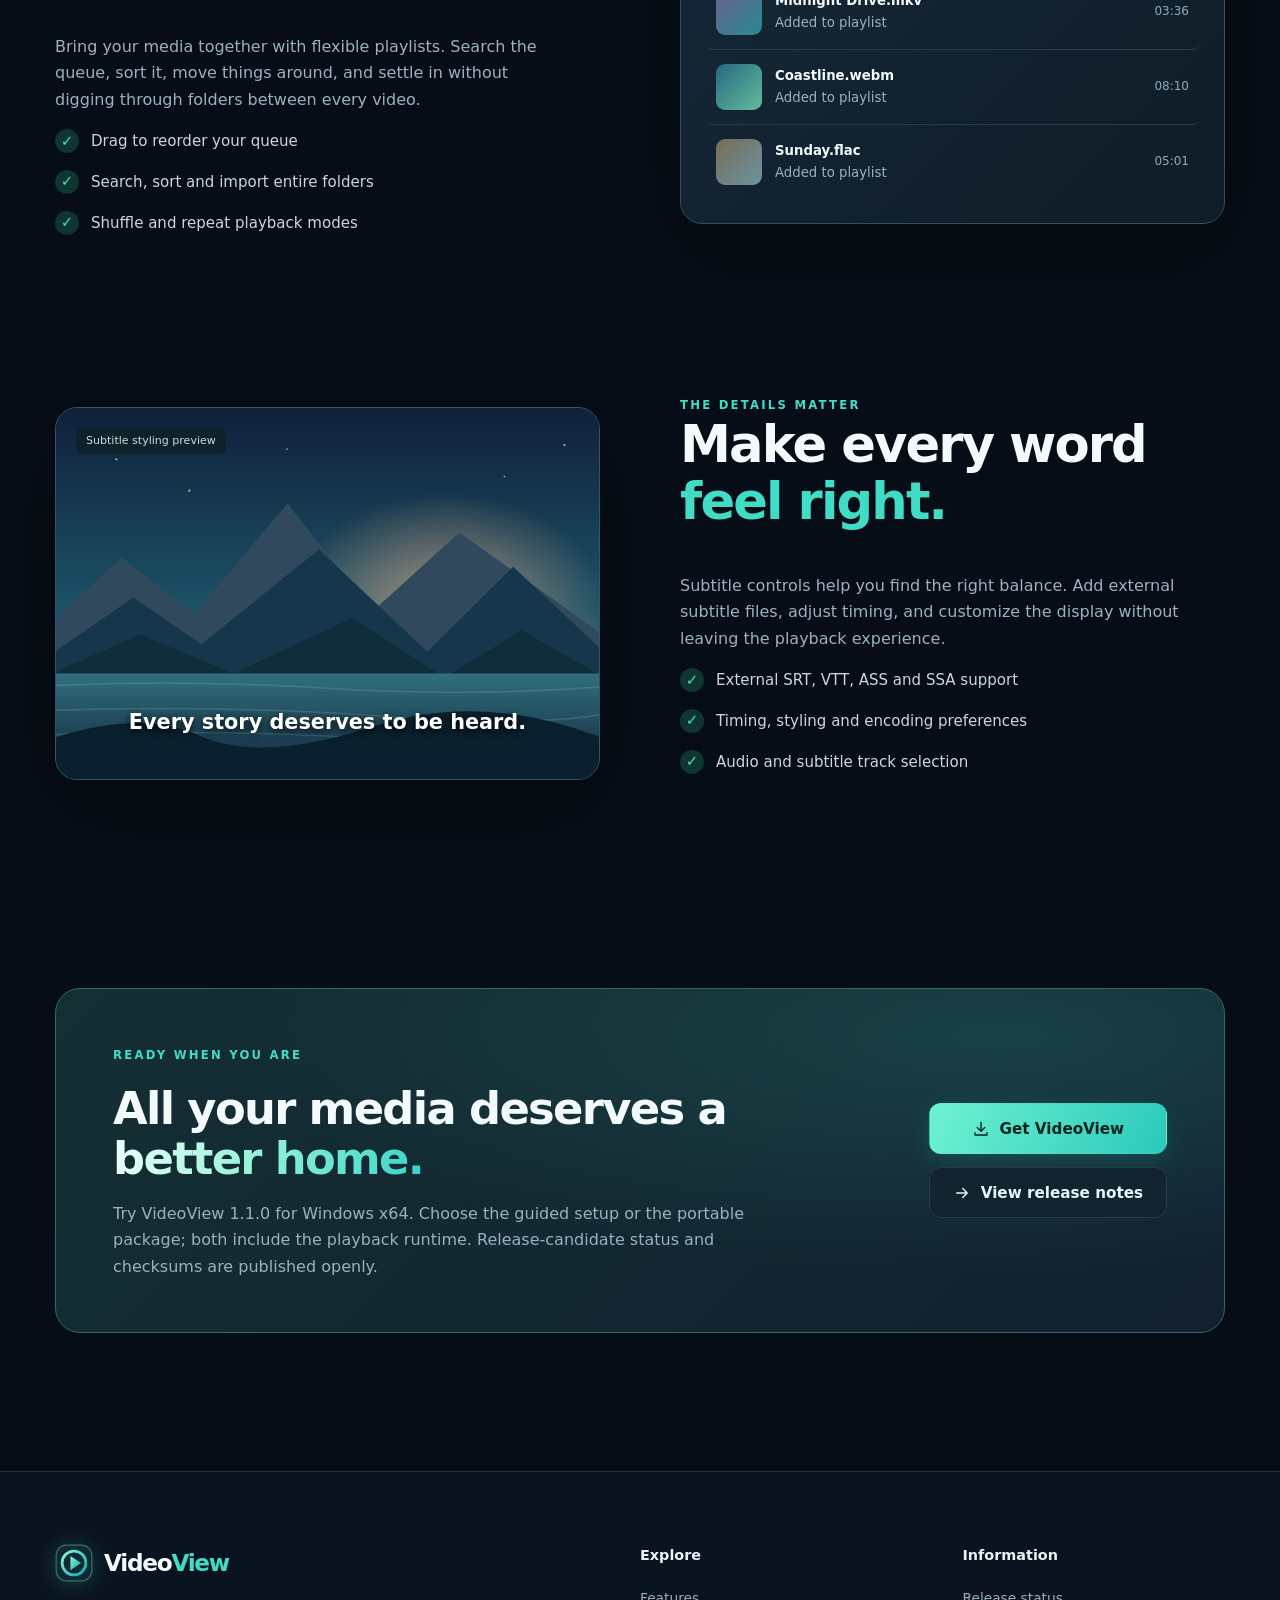
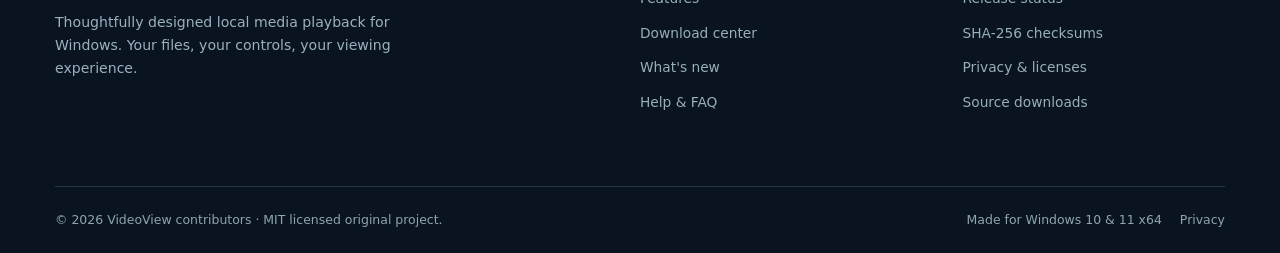
==== commit b0a822fc: "SEO: canonical metadata, software schema, sitemap and indexing guide" ====
--- a/index.html
+++ b/index.html
@@ -1,10 +1,17 @@
 <!doctype html>
 <html lang="en"><head><meta charset="utf-8"><meta name="viewport" content="width=device-width,initial-scale=1">
-<meta name="theme-color" content="#070d16"><meta name="description" content="Discover VideoView downloads for Windows and Android. Modern navy-and-teal desktop media player and Android APK edition.">
-<meta property="og:type" content="website"><meta property="og:site_name" content="VideoView"><meta property="og:title" content="VideoView — A Modern Media Player for Windows"><meta property="og:description" content="VideoView is a modern Windows media player with thoughtful playback controls, playlists, subtitles and a premium navy-and-teal interface.">
+<meta name="theme-color" content="#070d16"><meta name="description" content="VideoView is a video and audio player for Windows with an Android APK edition. Explore subtitles, playlists, playback features, and official downloads.">
+<meta property="og:type" content="website"><meta property="og:site_name" content="VideoView"><meta property="og:title" content="VideoView – Video Player for Windows &amp; Android | Official Site"><meta property="og:description" content="VideoView is a video and audio player for Windows with an Android APK edition. Explore subtitles, playlists, playback features, and official downloads.">
 <link rel="icon" type="image/svg+xml" href="assets/img/videoview-mark.svg">
-<link rel="stylesheet" href="assets/css/styles.css"><title>VideoView — A Modern Media Player for Windows</title>
+<link rel="stylesheet" href="assets/css/styles.css"><title>VideoView – Video Player for Windows &amp; Android | Official Site</title>
 <script src="assets/js/download-config.js" defer></script><script src="assets/js/site.js" defer></script>
+<link rel="canonical" href="https://www.videoview.online/">
+<meta property="og:url" content="https://www.videoview.online/">
+<meta name="twitter:card" content="summary">
+<meta name="twitter:title" content="VideoView – Video Player for Windows &amp; Android | Official Site">
+<meta name="twitter:description" content="VideoView is a video and audio player for Windows with an Android APK edition. Explore subtitles, playlists, playback features, and official downloads.">
+<meta name="robots" content="index, follow, max-image-preview:large">
+<script type="application/ld+json">{"@context":"https://schema.org","@graph":[{"@type":"WebSite","@id":"https://www.videoview.online/#website","url":"https://www.videoview.online/","name":"VideoView","inLanguage":"en","description":"Official VideoView website for Windows and Android media player downloads, features and release information."},{"@type":"WebPage","@id":"https://www.videoview.online/#webpage","url":"https://www.videoview.online/","name":"VideoView – Video Player for Windows & Android | Official Site","description":"VideoView is a video and audio player for Windows with an Android APK edition. Explore subtitles, playlists, playback features, and official downloads.","inLanguage":"en","isPartOf":{"@id":"https://www.videoview.online/#website"}},{"@type":"SoftwareApplication","@id":"https://www.videoview.online/#windows-app","name":"VideoView for Windows","url":"https://www.videoview.online/downloads.html#setup","description":"VideoView media player Windows release candidate with video playback, playlists and subtitle controls.","applicationCategory":"MultimediaApplication","operatingSystem":"Windows 10, Windows 11","softwareVersion":"1.1.0","isAccessibleForFree":true,"offers":{"@type":"Offer","price":"0","priceCurrency":"USD","url":"https://www.videoview.online/downloads.html#setup"},"releaseNotes":"https://www.videoview.online/release-notes.html"},{"@type":"SoftwareApplication","@id":"https://www.videoview.online/#android-app","name":"VideoView for Android","url":"https://www.videoview.online/downloads.html#android","description":"VideoView Android media player APK pre-release. Device compatibility and signing have not been independently verified.","applicationCategory":"MultimediaApplication","operatingSystem":"Android","softwareVersion":"1.0.0","isAccessibleForFree":true,"offers":{"@type":"Offer","price":"0","priceCurrency":"USD","url":"https://www.videoview.online/downloads.html#android"},"releaseNotes":"https://www.videoview.online/release-notes.html"}]}</script>
 </head><body class="page-home"><a class="visually-hidden" href="#main-content">Skip to content</a>
 <header class="site-header"><div class="container nav-inner">
 <a class="brand" href="index.html" aria-label="VideoView homepage"><img src="assets/img/videoview-mark.svg" alt="" width="35" height="35"><span>Video<span>View</span></span></a>
@@ -12,7 +19,7 @@
 <button type="button" class="nav-toggle" aria-label="Open navigation menu" aria-controls="site-nav" aria-expanded="false" data-nav-toggle><span aria-hidden="true"></span></button>
 </div></header><main id="main-content">
 <section class="hero"><div class="container hero-grid"><div class="hero-copy"><div class="release-chip"><span class="pulse-dot"></span> VideoView 1.1.0 · Release candidate</div>
-<h1>Your media. <span class="gradient-text">Beautifully in motion.</span></h1><p class="hero-lead">Meet a modern media player for Windows, built to put the picture first and give every detail back to you. Focused playback. Powerful controls. A little more joy in every frame.</p>
+<h1>Your media. <span class="gradient-text">Beautifully in motion.</span></h1><p class="hero-lead">VideoView is a modern video and audio player for Windows, with an Android APK edition. Built to put the picture first and give every detail back to you. Focused playback. Powerful controls. A little more joy in every frame.</p>
 <div class="hero-actions"><a class="btn btn-primary" href="downloads.html"><svg class="btn-icon" viewBox="0 0 24 24" aria-hidden="true" fill="none" stroke="currentColor" stroke-width="1.8" stroke-linecap="round" stroke-linejoin="round"><path d="M12 3v12m-5-5 5 5 5-5M4 17v3h16v-3"/></svg>Download for Windows</a><a class="btn btn-secondary" href="downloads.html#android"><svg viewBox="0 0 24 24" aria-hidden="true" fill="none" stroke="currentColor" stroke-width="1.8" stroke-linecap="round" stroke-linejoin="round"><rect x="7" y="2" width="10" height="20" rx="2"/><path d="M11 18h2"/></svg> Android APK</a><a class="btn btn-secondary" href="features.html"><svg class="btn-icon" viewBox="0 0 24 24" aria-hidden="true" fill="none" stroke="currentColor" stroke-width="1.8" stroke-linecap="round" stroke-linejoin="round"><path d="M5 12h14m-6-6 6 6-6 6"/></svg>Explore the features</a></div>
 <div class="hero-details"><span><svg class="btn-icon" viewBox="0 0 24 24" aria-hidden="true" fill="none" stroke="currentColor" stroke-width="1.8" stroke-linecap="round" stroke-linejoin="round"><path d="m4 12 5 5L20 6"/></svg>Windows 10 / 11 x64</span><span><svg class="btn-icon" viewBox="0 0 24 24" aria-hidden="true" fill="none" stroke="currentColor" stroke-width="1.8" stroke-linecap="round" stroke-linejoin="round"><path d="m4 12 5 5L20 6"/></svg>Portable option</span><span><svg class="btn-icon" viewBox="0 0 24 24" aria-hidden="true" fill="none" stroke="currentColor" stroke-width="1.8" stroke-linecap="round" stroke-linejoin="round"><path d="m4 12 5 5L20 6"/></svg>Local-file playback</span></div></div>
 <div class="hero-visual"><div class="mock-window" aria-label="Illustration of VideoView-style media player window">
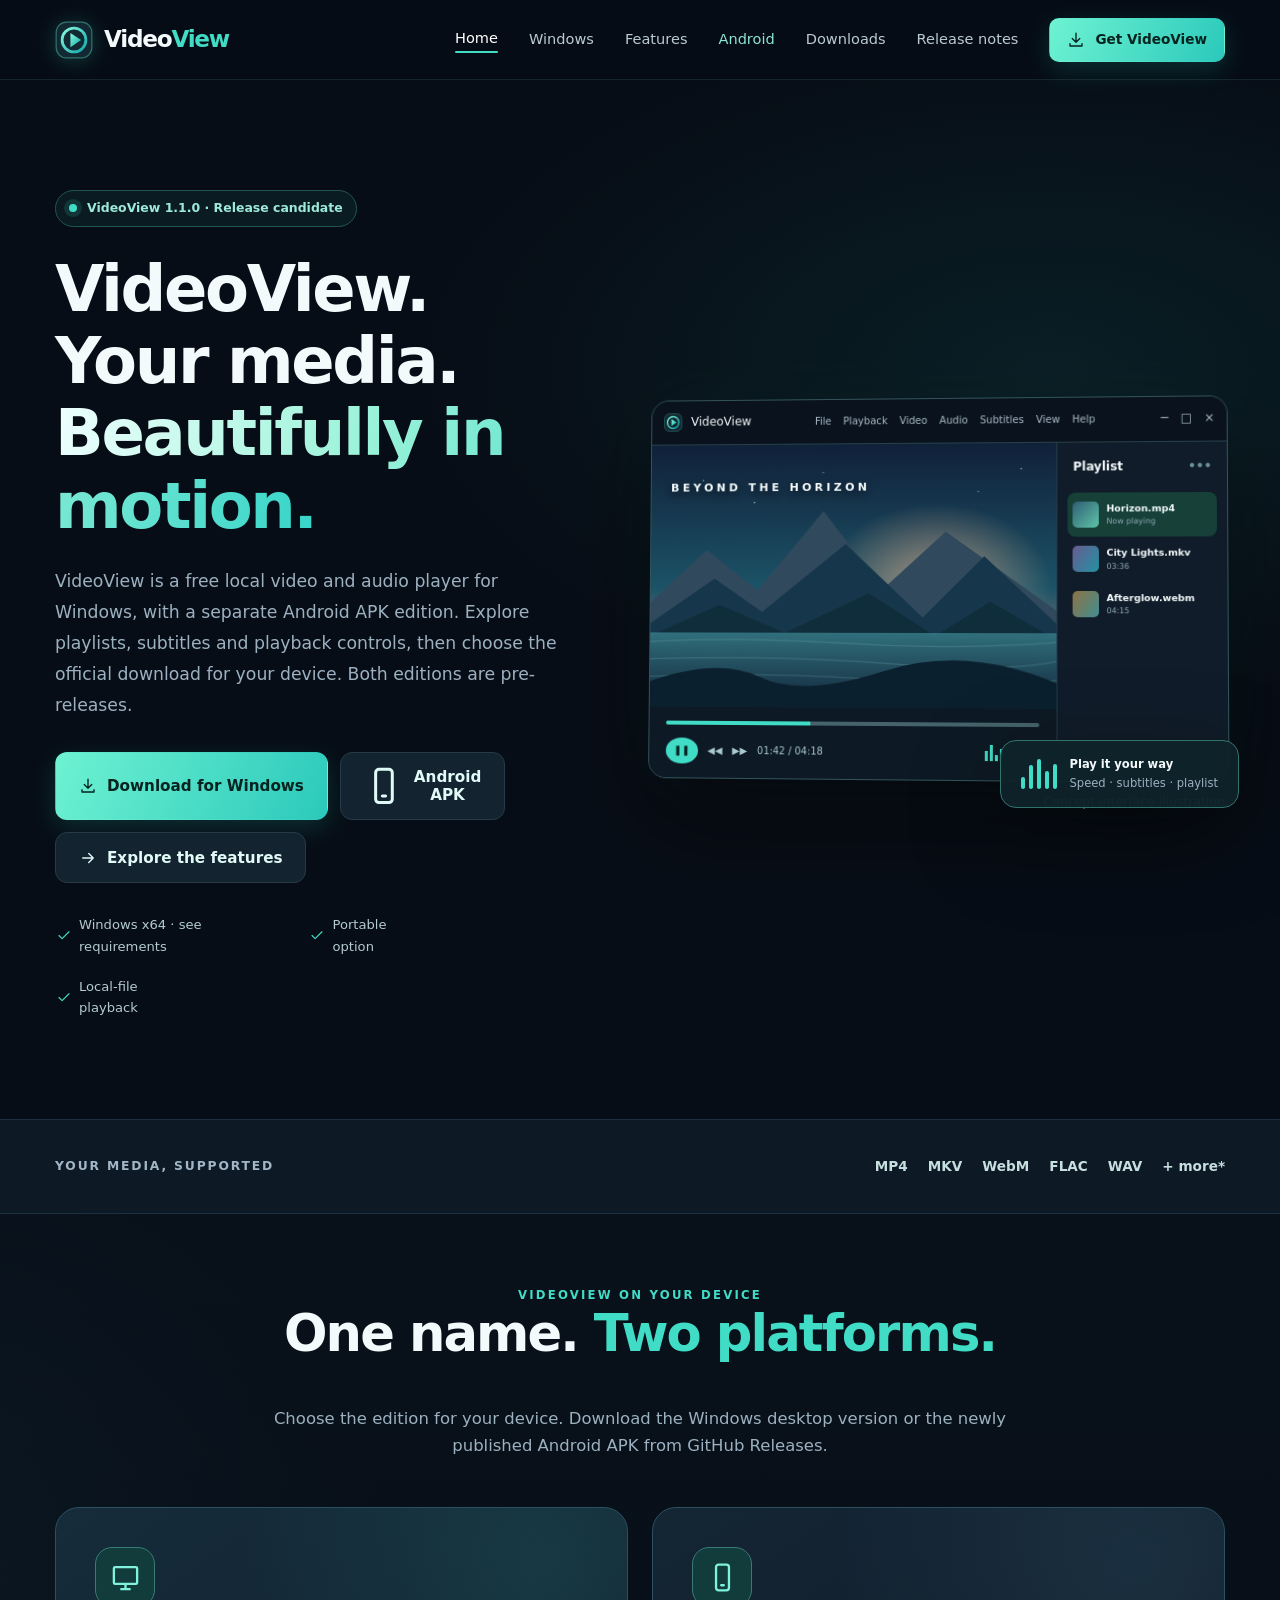
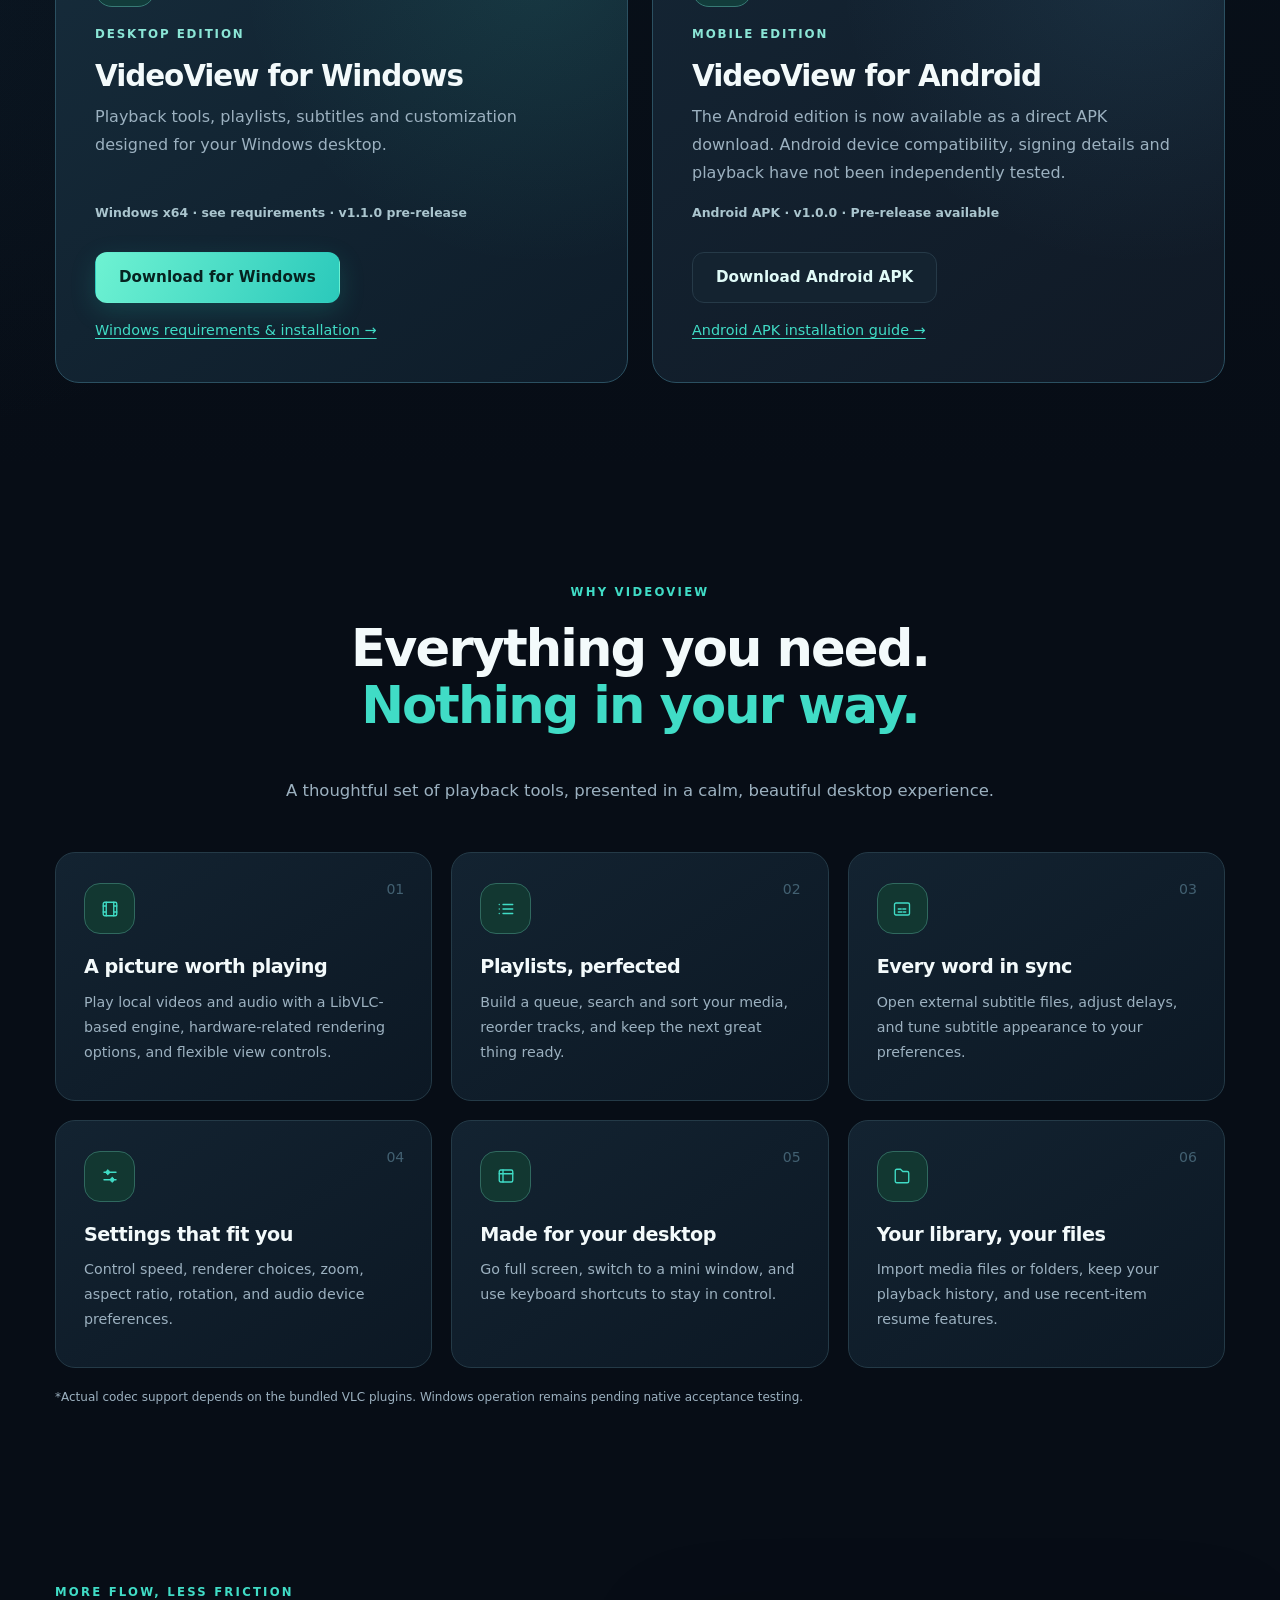
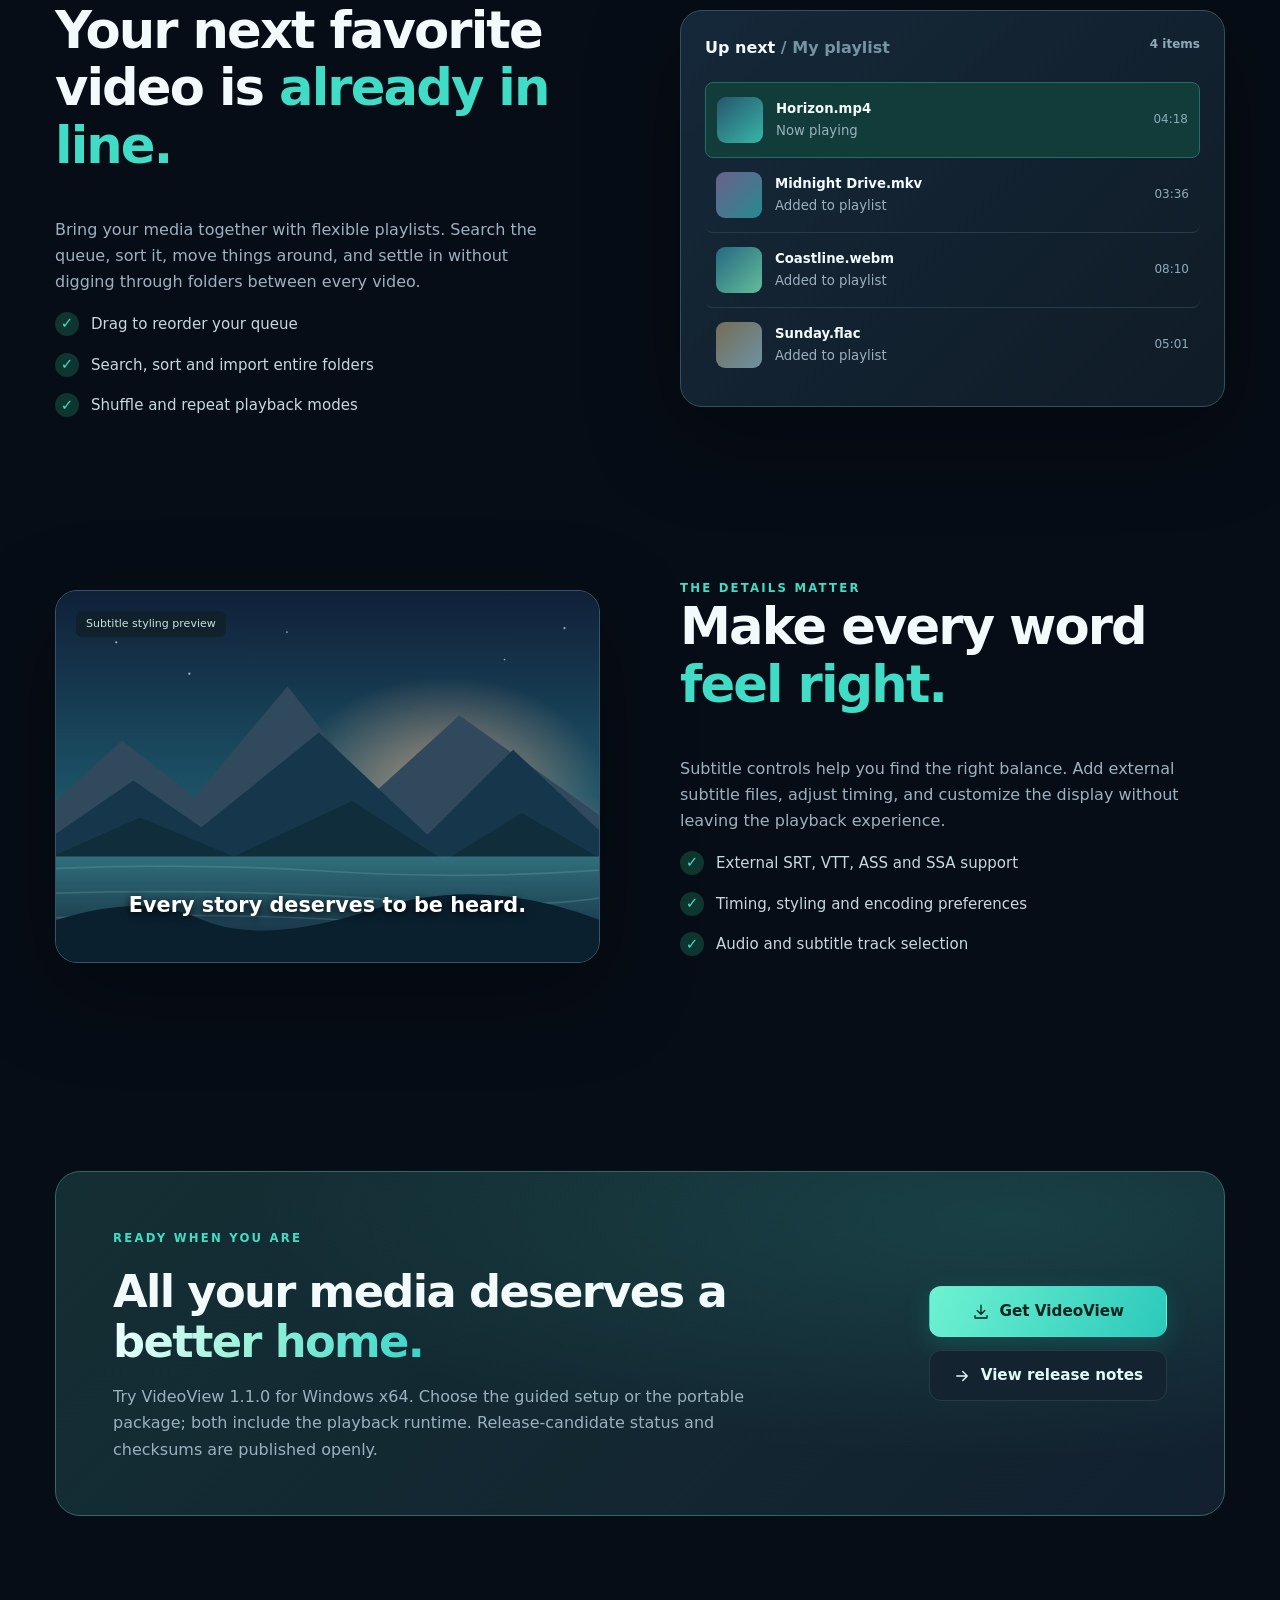
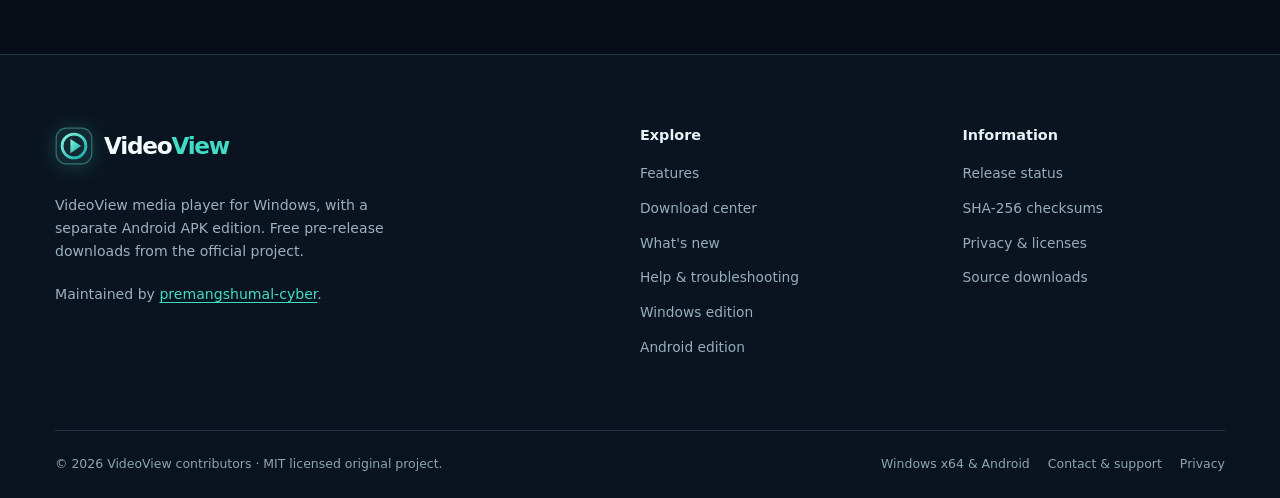
==== commit aa59d036: "Improve VideoView discovery, platform guides and reliable downloads" ====
--- a/index.html
+++ b/index.html
@@ -7,35 +7,40 @@
 <script src="assets/js/download-config.js" defer></script><script src="assets/js/site.js" defer></script>
 <link rel="canonical" href="https://www.videoview.online/">
 <meta property="og:url" content="https://www.videoview.online/">
-<meta name="twitter:card" content="summary">
+<meta name="twitter:card" content="summary_large_image">
 <meta name="twitter:title" content="VideoView – Video Player for Windows &amp; Android | Official Site">
 <meta name="twitter:description" content="VideoView is a video and audio player for Windows with an Android APK edition. Explore subtitles, playlists, playback features, and official downloads.">
 <meta name="robots" content="index, follow, max-image-preview:large">
-<script type="application/ld+json">{"@context":"https://schema.org","@graph":[{"@type":"WebSite","@id":"https://www.videoview.online/#website","url":"https://www.videoview.online/","name":"VideoView","inLanguage":"en","description":"Official VideoView website for Windows and Android media player downloads, features and release information."},{"@type":"WebPage","@id":"https://www.videoview.online/#webpage","url":"https://www.videoview.online/","name":"VideoView – Video Player for Windows & Android | Official Site","description":"VideoView is a video and audio player for Windows with an Android APK edition. Explore subtitles, playlists, playback features, and official downloads.","inLanguage":"en","isPartOf":{"@id":"https://www.videoview.online/#website"}},{"@type":"SoftwareApplication","@id":"https://www.videoview.online/#windows-app","name":"VideoView for Windows","url":"https://www.videoview.online/downloads.html#setup","description":"VideoView media player Windows release candidate with video playback, playlists and subtitle controls.","applicationCategory":"MultimediaApplication","operatingSystem":"Windows 10, Windows 11","softwareVersion":"1.1.0","isAccessibleForFree":true,"offers":{"@type":"Offer","price":"0","priceCurrency":"USD","url":"https://www.videoview.online/downloads.html#setup"},"releaseNotes":"https://www.videoview.online/release-notes.html"},{"@type":"SoftwareApplication","@id":"https://www.videoview.online/#android-app","name":"VideoView for Android","url":"https://www.videoview.online/downloads.html#android","description":"VideoView Android media player APK pre-release. Device compatibility and signing have not been independently verified.","applicationCategory":"MultimediaApplication","operatingSystem":"Android","softwareVersion":"1.0.0","isAccessibleForFree":true,"offers":{"@type":"Offer","price":"0","priceCurrency":"USD","url":"https://www.videoview.online/downloads.html#android"},"releaseNotes":"https://www.videoview.online/release-notes.html"}]}</script>
+<meta property="og:image" content="https://www.videoview.online/assets/img/videoview-social.png">
+<meta property="og:image:width" content="1200"><meta property="og:image:height" content="630"><meta property="og:image:type" content="image/png">
+<meta property="og:image:alt" content="VideoView — Windows and Android media player. Official pre-release downloads at www.videoview.online.">
+<meta name="twitter:image" content="https://www.videoview.online/assets/img/videoview-social.png"><meta name="twitter:image:alt" content="VideoView media player — official pre-release downloads">
+<link rel="icon" type="image/png" sizes="96x96" href="assets/img/favicon-96.png"><link rel="apple-touch-icon" sizes="180x180" href="assets/img/apple-touch-icon.png">
+<script type="application/ld+json">{"@context":"https://schema.org","@graph":[{"@type":"WebSite","@id":"https://www.videoview.online/#website","url":"https://www.videoview.online/","name":"VideoView","alternateName":"VideoView media player","inLanguage":"en","publisher":{"@id":"https://www.videoview.online/#publisher"},"description":"Official VideoView media player website for Windows and Android pre-release downloads, guides and release information."},{"@type":"WebPage","@id":"https://www.videoview.online/#webpage","url":"https://www.videoview.online/","name":"VideoView – Video Player for Windows & Android | Official Site","description":"VideoView is a video and audio player for Windows with an Android APK edition. Explore subtitles, playlists, playback features, and official downloads.","isPartOf":{"@id":"https://www.videoview.online/#website"},"inLanguage":"en"},{"@type":"Person","@id":"https://www.videoview.online/#publisher","name":"premangshumal-cyber","url":"https://github.com/premangshumal-cyber"},{"@type":"SoftwareApplication","@id":"https://www.videoview.online/#windows-app","name":"VideoView for Windows","url":"https://www.videoview.online/windows.html","applicationCategory":"MultimediaApplication","operatingSystem":"Windows 11 x64; compatible Windows 10 editions (see requirements)","softwareVersion":"1.1.0","description":"Windows x64 local media player release candidate; native Windows installation and playback are not verified.","isAccessibleForFree":true,"offers":{"@type":"Offer","price":"0","priceCurrency":"USD","url":"https://www.videoview.online/downloads.html#setup"},"publisher":{"@id":"https://www.videoview.online/#publisher"},"downloadUrl":"https://github.com/premangshumal-cyber/VideoView-Website/releases/download/v1.1.0/VideoView-Setup.exe","releaseNotes":"https://www.videoview.online/release-notes.html","image":"https://www.videoview.online/assets/img/videoview-logo.png","license":"https://www.videoview.online/downloads/LICENSE.txt","softwareRequirements":"x64 Windows; see Windows guide for runtime support and unverified compatibility limits."},{"@type":"SoftwareApplication","@id":"https://www.videoview.online/#android-app","name":"VideoView for Android","url":"https://www.videoview.online/android.html","applicationCategory":"MultimediaApplication","operatingSystem":"Android (minimum version not verified)","softwareVersion":"1.0.0","description":"Separate Android APK pre-release; compatibility, signing and on-device playback are not independently verified.","isAccessibleForFree":true,"offers":{"@type":"Offer","price":"0","priceCurrency":"USD","url":"https://www.videoview.online/downloads.html#android"},"publisher":{"@id":"https://www.videoview.online/#publisher"},"downloadUrl":"https://github.com/premangshumal-cyber/VideoView-Website/releases/download/android-v1.0.0/VideoView-Android-1.0.0.apk","releaseNotes":"https://www.videoview.online/release-notes.html#android-release","image":"https://www.videoview.online/assets/img/videoview-logo.png"}]}</script>
 </head><body class="page-home"><a class="visually-hidden" href="#main-content">Skip to content</a>
 <header class="site-header"><div class="container nav-inner">
-<a class="brand" href="index.html" aria-label="VideoView homepage"><img src="assets/img/videoview-mark.svg" alt="" width="35" height="35"><span>Video<span>View</span></span></a>
-<nav class="desktop-nav" id="site-nav" aria-label="Main navigation" data-nav><a href="index.html" aria-current="page">Home</a><a href="features.html" >Features</a><a href="downloads.html#android" class="nav-android-link">Android</a><a href="downloads.html" >Downloads</a><a href="release-notes.html" >Release notes</a><a href="downloads.html" class="btn btn-primary btn-sm" style="color:#061e1d"><svg class="btn-icon" viewBox="0 0 24 24" aria-hidden="true" fill="none" stroke="currentColor" stroke-width="1.8" stroke-linecap="round" stroke-linejoin="round"><path d="M12 3v12m-5-5 5 5 5-5M4 17v3h16v-3"/></svg>Get VideoView</a></nav>
+<a class="brand" href="/" aria-label="VideoView homepage"><img src="assets/img/videoview-mark.svg" alt="" width="35" height="35"><span>Video<span>View</span></span></a>
+<nav class="desktop-nav" id="site-nav" aria-label="Main navigation" data-nav><a href="/" aria-current="page">Home</a><a href="windows.html">Windows</a><a href="features.html" >Features</a><a href="android.html" class="nav-android-link">Android</a><a href="downloads.html" >Downloads</a><a href="release-notes.html" >Release notes</a><a href="downloads.html" class="btn btn-primary btn-sm" style="color:#061e1d"><svg class="btn-icon" viewBox="0 0 24 24" aria-hidden="true" fill="none" stroke="currentColor" stroke-width="1.8" stroke-linecap="round" stroke-linejoin="round"><path d="M12 3v12m-5-5 5 5 5-5M4 17v3h16v-3"/></svg>Get VideoView</a></nav>
 <button type="button" class="nav-toggle" aria-label="Open navigation menu" aria-controls="site-nav" aria-expanded="false" data-nav-toggle><span aria-hidden="true"></span></button>
 </div></header><main id="main-content">
 <section class="hero"><div class="container hero-grid"><div class="hero-copy"><div class="release-chip"><span class="pulse-dot"></span> VideoView 1.1.0 · Release candidate</div>
-<h1>Your media. <span class="gradient-text">Beautifully in motion.</span></h1><p class="hero-lead">VideoView is a modern video and audio player for Windows, with an Android APK edition. Built to put the picture first and give every detail back to you. Focused playback. Powerful controls. A little more joy in every frame.</p>
+<h1>VideoView. Your media. <span class="gradient-text">Beautifully in motion.</span></h1><p class="hero-lead">VideoView is a free local video and audio player for Windows, with a separate Android APK edition. Explore playlists, subtitles and playback controls, then choose the official download for your device. Both editions are pre-releases.</p>
 <div class="hero-actions"><a class="btn btn-primary" href="downloads.html"><svg class="btn-icon" viewBox="0 0 24 24" aria-hidden="true" fill="none" stroke="currentColor" stroke-width="1.8" stroke-linecap="round" stroke-linejoin="round"><path d="M12 3v12m-5-5 5 5 5-5M4 17v3h16v-3"/></svg>Download for Windows</a><a class="btn btn-secondary" href="downloads.html#android"><svg viewBox="0 0 24 24" aria-hidden="true" fill="none" stroke="currentColor" stroke-width="1.8" stroke-linecap="round" stroke-linejoin="round"><rect x="7" y="2" width="10" height="20" rx="2"/><path d="M11 18h2"/></svg> Android APK</a><a class="btn btn-secondary" href="features.html"><svg class="btn-icon" viewBox="0 0 24 24" aria-hidden="true" fill="none" stroke="currentColor" stroke-width="1.8" stroke-linecap="round" stroke-linejoin="round"><path d="M5 12h14m-6-6 6 6-6 6"/></svg>Explore the features</a></div>
-<div class="hero-details"><span><svg class="btn-icon" viewBox="0 0 24 24" aria-hidden="true" fill="none" stroke="currentColor" stroke-width="1.8" stroke-linecap="round" stroke-linejoin="round"><path d="m4 12 5 5L20 6"/></svg>Windows 10 / 11 x64</span><span><svg class="btn-icon" viewBox="0 0 24 24" aria-hidden="true" fill="none" stroke="currentColor" stroke-width="1.8" stroke-linecap="round" stroke-linejoin="round"><path d="m4 12 5 5L20 6"/></svg>Portable option</span><span><svg class="btn-icon" viewBox="0 0 24 24" aria-hidden="true" fill="none" stroke="currentColor" stroke-width="1.8" stroke-linecap="round" stroke-linejoin="round"><path d="m4 12 5 5L20 6"/></svg>Local-file playback</span></div></div>
+<div class="hero-details"><span><svg class="btn-icon" viewBox="0 0 24 24" aria-hidden="true" fill="none" stroke="currentColor" stroke-width="1.8" stroke-linecap="round" stroke-linejoin="round"><path d="m4 12 5 5L20 6"/></svg>Windows x64 · see requirements</span><span><svg class="btn-icon" viewBox="0 0 24 24" aria-hidden="true" fill="none" stroke="currentColor" stroke-width="1.8" stroke-linecap="round" stroke-linejoin="round"><path d="m4 12 5 5L20 6"/></svg>Portable option</span><span><svg class="btn-icon" viewBox="0 0 24 24" aria-hidden="true" fill="none" stroke="currentColor" stroke-width="1.8" stroke-linecap="round" stroke-linejoin="round"><path d="m4 12 5 5L20 6"/></svg>Local-file playback</span></div></div>
 <div class="hero-visual"><div class="mock-window" aria-label="Illustration of VideoView-style media player window">
-<div class="mock-header"><img class="mock-logo" alt="" src="assets/img/videoview-mark.svg"><span>VideoView</span><div class="mock-menu"><span>File</span><span>Playback</span><span>Video</span><span>Audio</span><span>Subtitles</span><span>View</span><span>Help</span></div><div class="mock-windows"><span>─</span><span>□</span><span>×</span></div></div>
-<div class="mock-body"><div class="mock-main"><div class="mock-film"><img src="assets/img/cinematic-landscape.svg" alt="Stylized evening mountain landscape"><span class="mock-film-title">BEYOND THE HORIZON</span></div><div class="mock-controls"><div class="mock-track"></div><div class="mock-controlrow"><span class="mock-play">❚❚</span><span>◀◀</span><span>▶▶</span><span>01:42 / 04:18</span><span style="margin-left:auto" class="mock-bars"><i></i><i></i><i></i><i></i></span><span>⌗</span><span>⛶</span></div></div></div>
+<div class="mock-header"><img class="mock-logo" width="19" height="19" alt="" src="assets/img/videoview-mark.svg"><span>VideoView</span><div class="mock-menu"><span>File</span><span>Playback</span><span>Video</span><span>Audio</span><span>Subtitles</span><span>View</span><span>Help</span></div><div class="mock-windows"><span>─</span><span>□</span><span>×</span></div></div>
+<div class="mock-body"><div class="mock-main"><div class="mock-film"><img width="1000" height="650" decoding="async" src="assets/img/cinematic-landscape.svg" alt="Stylized evening mountain landscape"><span class="mock-film-title">BEYOND THE HORIZON</span></div><div class="mock-controls"><div class="mock-track"></div><div class="mock-controlrow"><span class="mock-play">❚❚</span><span>◀◀</span><span>▶▶</span><span>01:42 / 04:18</span><span style="margin-left:auto" class="mock-bars"><i></i><i></i><i></i><i></i></span><span>⌗</span><span>⛶</span></div></div></div>
 <div class="mock-side"><div class="mock-side-head">Playlist <span style="float:right;color:#6e9297">•••</span></div><div class="mock-trackitem is-playing"><span class="mock-thumb"></span><span><strong>Horizon.mp4</strong><small>Now playing</small></span></div><div class="mock-trackitem"><span class="mock-thumb alt"></span><span><strong>City Lights.mkv</strong><small>03:36</small></span></div><div class="mock-trackitem"><span class="mock-thumb alt2"></span><span><strong>Afterglow.webm</strong><small>04:15</small></span></div></div></div></div><div class="floating-meta" aria-hidden="true"><span class="mini-wave"><span></span><span></span><span></span><span></span><span></span></span><span><strong>Play it your way</strong><small>Speed · subtitles · playlist</small></span></div><span class="mock-caption">Concept interface illustration</span></div></div></section>
 <div class="spec-band"><div class="container spec-band-inner"><span class="spec-band-label">Your media, supported</span><div class="spec-items"><span>MP4</span><span>MKV</span><span>WebM</span><span>FLAC</span><span>WAV</span><span>+ more*</span></div></div></div>
 <section class="section platform-section" id="platforms"><div class="container"><div class="section-heading reveal"><div class="eyebrow">VideoView on your device</div><h2 class="h2">One name. <span class="accent">Two platforms.</span></h2><p>Choose the edition for your device. Download the Windows desktop version or the newly published Android APK from GitHub Releases.</p></div><div class="platform-grid">
-<article class="platform-card platform-windows reveal"><div class="platform-icon"><svg viewBox="0 0 24 24" aria-hidden="true" fill="none" stroke="currentColor" stroke-width="1.8"><rect x="3" y="4" width="18" height="13" rx="1"/><path d="M8 21h8M12 17v4"/></svg></div><span class="platform-label">Desktop edition</span><h3>VideoView for Windows</h3><p>Playback tools, playlists, subtitles and customization designed for your Windows desktop.</p><span class="platform-meta">Windows 10 / 11 x64 · v1.1.0 pre-release</span><a class="btn btn-primary" href="downloads.html#setup">Download for Windows</a></article>
-<article class="platform-card platform-android reveal"><div class="platform-icon"><svg viewBox="0 0 24 24" aria-hidden="true" fill="none" stroke="currentColor" stroke-width="1.8" stroke-linecap="round" stroke-linejoin="round"><rect x="7" y="2" width="10" height="20" rx="2"/><path d="M11 18h2"/></svg></div><span class="platform-label">Mobile edition</span><h3>VideoView for Android</h3><p>The Android edition is now available as a direct APK download. Android device compatibility, signing details and playback have not been independently tested.</p><span class="platform-meta">Android APK · v1.0.0 · Pre-release available</span><a class="btn btn-secondary" href="downloads.html#android">Download Android APK</a></article>
+<article class="platform-card platform-windows reveal"><div class="platform-icon"><svg viewBox="0 0 24 24" aria-hidden="true" fill="none" stroke="currentColor" stroke-width="1.8"><rect x="3" y="4" width="18" height="13" rx="1"/><path d="M8 21h8M12 17v4"/></svg></div><span class="platform-label">Desktop edition</span><h3><a href="windows.html">VideoView for Windows</a></h3><p>Playback tools, playlists, subtitles and customization designed for your Windows desktop.</p><span class="platform-meta">Windows x64 · see requirements · v1.1.0 pre-release</span><a class="btn btn-primary" href="downloads.html#setup">Download for Windows</a><a class="text-link" href="windows.html#install">Windows requirements &amp; installation →</a></article>
+<article class="platform-card platform-android reveal"><div class="platform-icon"><svg viewBox="0 0 24 24" aria-hidden="true" fill="none" stroke="currentColor" stroke-width="1.8" stroke-linecap="round" stroke-linejoin="round"><rect x="7" y="2" width="10" height="20" rx="2"/><path d="M11 18h2"/></svg></div><span class="platform-label">Mobile edition</span><h3><a href="android.html">VideoView for Android</a></h3><p>The Android edition is now available as a direct APK download. Android device compatibility, signing details and playback have not been independently tested.</p><span class="platform-meta">Android APK · v1.0.0 · Pre-release available</span><a class="btn btn-secondary" href="downloads.html#android">Download Android APK</a><a class="text-link" href="android.html#install">Android APK installation guide →</a></article>
 </div></div></section>
 <section class="section" id="features"><div class="container"><div class="section-heading"><div class="eyebrow">Why VideoView</div><h2 class="h2" style="margin-top:18px">Everything you need. <span class="accent">Nothing in your way.</span></h2><p>A thoughtful set of playback tools, presented in a calm, beautiful desktop experience.</p></div><div class="feature-grid"><article class="feature-card reveal"><span class="feature-number">01</span><span class="icon-round"><svg class="btn-icon" viewBox="0 0 24 24" aria-hidden="true" fill="none" stroke="currentColor" stroke-width="1.8" stroke-linecap="round" stroke-linejoin="round"><rect x="3" y="3" width="18" height="18" rx="2"/><path d="M7 3v18M17 3v18M3 8h4m-4 8h4m10-8h4m-4 8h4"/></svg></span><h3>A picture worth playing</h3><p>Play local videos and audio with a LibVLC-based engine, hardware-related rendering options, and flexible view controls.</p></article><article class="feature-card reveal"><span class="feature-number">02</span><span class="icon-round"><svg class="btn-icon" viewBox="0 0 24 24" aria-hidden="true" fill="none" stroke="currentColor" stroke-width="1.8" stroke-linecap="round" stroke-linejoin="round"><path d="M8 6h13M8 12h13M8 18h13M3 6h.01M3 12h.01M3 18h.01"/></svg></span><h3>Playlists, perfected</h3><p>Build a queue, search and sort your media, reorder tracks, and keep the next great thing ready.</p></article><article class="feature-card reveal"><span class="feature-number">03</span><span class="icon-round"><svg class="btn-icon" viewBox="0 0 24 24" aria-hidden="true" fill="none" stroke="currentColor" stroke-width="1.8" stroke-linecap="round" stroke-linejoin="round"><rect x="2" y="4" width="20" height="16" rx="2"/><path d="M7 12h4m2 0h4M7 16h5m2 0h3"/></svg></span><h3>Every word in sync</h3><p>Open external subtitle files, adjust delays, and tune subtitle appearance to your preferences.</p></article><article class="feature-card reveal"><span class="feature-number">04</span><span class="icon-round"><svg class="btn-icon" viewBox="0 0 24 24" aria-hidden="true" fill="none" stroke="currentColor" stroke-width="1.8" stroke-linecap="round" stroke-linejoin="round"><path d="M4 7h16M4 17h16M9 4v6m6 4v6"/><circle cx="9" cy="7" r="2"/><circle cx="15" cy="17" r="2"/></svg></span><h3>Settings that fit you</h3><p>Control speed, renderer choices, zoom, aspect ratio, rotation, and audio device preferences.</p></article><article class="feature-card reveal"><span class="feature-number">05</span><span class="icon-round"><svg class="btn-icon" viewBox="0 0 24 24" aria-hidden="true" fill="none" stroke="currentColor" stroke-width="1.8" stroke-linecap="round" stroke-linejoin="round"><rect x="3" y="4" width="18" height="16" rx="2"/><path d="M3 9h18M8 4v16"/></svg></span><h3>Made for your desktop</h3><p>Go full screen, switch to a mini window, and use keyboard shortcuts to stay in control.</p></article><article class="feature-card reveal"><span class="feature-number">06</span><span class="icon-round"><svg class="btn-icon" viewBox="0 0 24 24" aria-hidden="true" fill="none" stroke="currentColor" stroke-width="1.8" stroke-linecap="round" stroke-linejoin="round"><path d="M3 7V5a2 2 0 0 1 2-2h5l3 3h6a2 2 0 0 1 2 2v11a2 2 0 0 1-2 2H5a2 2 0 0 1-2-2V7z"/></svg></span><h3>Your library, your files</h3><p>Import media files or folders, keep your playback history, and use recent-item resume features.</p></article></div><p style="margin-top:20px;font-size:.75rem">*Actual codec support depends on the bundled VLC plugins. Windows operation remains pending native acceptance testing.</p></div></section>
 <section class="section-tight"><div class="container showcase-grid"><div class="showcase-copy reveal"><div class="eyebrow">More flow, less friction</div><h2 class="h2">Your next favorite video is <span class="accent">already in line.</span></h2><p>Bring your media together with flexible playlists. Search the queue, sort it, move things around, and settle in without digging through folders between every video.</p><ul class="check-list"><li><span class="check">✓</span>Drag to reorder your queue</li><li><span class="check">✓</span>Search, sort and import entire folders</li><li><span class="check">✓</span>Shuffle and repeat playback modes</li></ul></div><div class="showcase-art reveal"><div class="playlist-panel"><div class="playlist-head"><span>Up next <span style="color:#7494a2">/ My playlist</span></span><span class="playlist-count">4 items</span></div><div class="playlist-row playing"><span class="playlist-art "></span><span><strong>Horizon.mp4</strong><small>Now playing</small></span><span class="duration">04:18</span></div><div class="playlist-row "><span class="playlist-art b"></span><span><strong>Midnight Drive.mkv</strong><small>Added to playlist</small></span><span class="duration">03:36</span></div><div class="playlist-row "><span class="playlist-art c"></span><span><strong>Coastline.webm</strong><small>Added to playlist</small></span><span class="duration">08:10</span></div><div class="playlist-row "><span class="playlist-art d"></span><span><strong>Sunday.flac</strong><small>Added to playlist</small></span><span class="duration">05:01</span></div></div></div></div></section>
-<section class="section-tight"><div class="container showcase-grid reverse"><div class="showcase-art reveal"><div class="sub-art"><img src="assets/img/cinematic-landscape.svg" alt="Illustrated night landscape used to demonstrate subtitle placement"><span class="caption-label">Subtitle styling preview</span><span class="caption-text">Every story deserves to be heard.</span></div></div><div class="showcase-copy reveal"><div class="eyebrow">The details matter</div><h2 class="h2">Make every word <span class="accent">feel right.</span></h2><p>Subtitle controls help you find the right balance. Add external subtitle files, adjust timing, and customize the display without leaving the playback experience.</p><ul class="check-list"><li><span class="check">✓</span>External SRT, VTT, ASS and SSA support</li><li><span class="check">✓</span>Timing, styling and encoding preferences</li><li><span class="check">✓</span>Audio and subtitle track selection</li></ul></div></div></section>
+<section class="section-tight"><div class="container showcase-grid reverse"><div class="showcase-art reveal"><div class="sub-art"><img loading="lazy" width="1000" height="650" decoding="async" src="assets/img/cinematic-landscape.svg" alt="Illustrated night landscape used to demonstrate subtitle placement"><span class="caption-label">Subtitle styling preview</span><span class="caption-text">Every story deserves to be heard.</span></div></div><div class="showcase-copy reveal"><div class="eyebrow">The details matter</div><h2 class="h2">Make every word <span class="accent">feel right.</span></h2><p>Subtitle controls help you find the right balance. Add external subtitle files, adjust timing, and customize the display without leaving the playback experience.</p><ul class="check-list"><li><span class="check">✓</span>External SRT, VTT, ASS and SSA support</li><li><span class="check">✓</span>Timing, styling and encoding preferences</li><li><span class="check">✓</span>Audio and subtitle track selection</li></ul></div></div></section>
 <section class="section"><div class="container"><div class="download-spotlight reveal"><div class="spot-copy"><span class="eyebrow">Ready when you are</span><h2>All your media deserves a <span class="gradient-text">better home.</span></h2><p>Try VideoView 1.1.0 for Windows x64. Choose the guided setup or the portable package; both include the playback runtime. Release-candidate status and checksums are published openly.</p></div><div class="spot-actions"><a class="btn btn-primary" href="downloads.html"><svg class="btn-icon" viewBox="0 0 24 24" aria-hidden="true" fill="none" stroke="currentColor" stroke-width="1.8" stroke-linecap="round" stroke-linejoin="round"><path d="M12 3v12m-5-5 5 5 5-5M4 17v3h16v-3"/></svg>Get VideoView</a><a class="btn btn-secondary" href="release-notes.html"><svg class="btn-icon" viewBox="0 0 24 24" aria-hidden="true" fill="none" stroke="currentColor" stroke-width="1.8" stroke-linecap="round" stroke-linejoin="round"><path d="M5 12h14m-6-6 6 6-6 6"/></svg>View release notes</a></div></div></div></section></main><footer class="site-footer"><div class="container"><div class="footer-main">
-<div class="footer-brand"><a class="brand" href="index.html"><img src="assets/img/videoview-mark.svg" alt="" width="35" height="35"><span>Video<span>View</span></span></a><p>Thoughtfully designed local media playback for Windows. Your files, your controls, your viewing experience.</p></div>
-<div class="footer-links"><h4>Explore</h4><a href="features.html">Features</a><a href="downloads.html">Download center</a><a href="release-notes.html">What's new</a><a href="downloads.html#faq">Help &amp; FAQ</a></div>
-<div class="footer-links"><h4>Information</h4><a href="release-notes.html#quality">Release status</a><a href="downloads.html#verify">SHA-256 checksums</a><a href="privacy.html">Privacy &amp; licenses</a><a href="downloads.html#source-code">Source downloads</a></div>
-</div><div class="footer-bottom"><span>© <span data-year>2026</span> VideoView contributors · MIT licensed original project.</span><div class="footer-bottom-links"><span>Made for Windows 10 &amp; 11 x64</span><a href="privacy.html">Privacy</a></div></div></div></footer><div class="toast" role="status" aria-live="polite" aria-atomic="true" data-toast></div></body></html>+<div class="footer-brand"><a class="brand" href="/"><img src="assets/img/videoview-mark.svg" alt="" width="35" height="35"><span>Video<span>View</span></span></a><p>VideoView media player for Windows, with a separate Android APK edition. Free pre-release downloads from the official project.</p><p>Maintained by <a class="text-link" href="https://github.com/premangshumal-cyber">premangshumal-cyber</a>.</p></div>
+<div class="footer-links"><h2>Explore</h2><a href="features.html">Features</a><a href="downloads.html">Download center</a><a href="release-notes.html">What's new</a><a href="help.html">Help &amp; troubleshooting</a><a href="windows.html">Windows edition</a><a href="android.html">Android edition</a></div>
+<div class="footer-links"><h2>Information</h2><a href="release-notes.html#quality">Release status</a><a href="downloads.html#verify">SHA-256 checksums</a><a href="privacy.html">Privacy &amp; licenses</a><a href="downloads.html#source-code">Source downloads</a></div>
+</div><div class="footer-bottom"><span>© <span data-year>2026</span> VideoView contributors · MIT licensed original project.</span><div class="footer-bottom-links"><span>Windows x64 &amp; Android</span><a href="help.html#support">Contact &amp; support</a><a href="privacy.html">Privacy</a></div></div></div></footer><div class="toast" role="status" aria-live="polite" aria-atomic="true" data-toast></div></body></html>
--- a/assets/css/styles.css
+++ b/assets/css/styles.css
@@ -11,7 +11,7 @@
 .showcase-grid{display:grid;grid-template-columns:1fr 1fr;gap:80px;align-items:center}.showcase-grid.reverse{grid-template-columns:1fr 1fr}.showcase-copy p{max-width:510px}.showcase-art{min-width:0}.check-list,.bullet-list{padding-left:0;list-style:none}.check-list li{display:flex;gap:12px;align-items:flex-start;margin-top:16px;color:#c7d8df;font-size:.94rem}.check{display:inline-flex;width:24px;height:24px;flex:0 0 24px;align-items:center;justify-content:center;background:#0e3530;color:var(--teal);border-radius:50%;font-weight:800}.playlist-panel{padding:24px;border:1px solid #31515b;border-radius:22px;background:linear-gradient(135deg,#152839,#101c27);box-shadow:var(--shadow)}.playlist-head{display:flex;justify-content:space-between;gap:12px;font-weight:800;margin-bottom:21px}.playlist-count,.duration{font-size:.75rem;color:#8daabb}.playlist-row{display:flex;gap:13px;align-items:center;padding:14px 11px;border-bottom:1px solid #263d49;border-radius:8px}.playlist-row:last-child{border-bottom:none}.playlist-row.playing{background:#113c39;border:1px solid #236e63}.playlist-row>span:nth-child(2){flex:1;min-width:0}.playlist-row strong,.playlist-row small{display:block;font-size:.83rem;overflow:hidden;white-space:nowrap;text-overflow:ellipsis}.playlist-art{width:46px;height:46px;flex:0 0 46px;border-radius:9px;background:linear-gradient(140deg,#27556e,#38b6a7)}.playlist-art.b{background:linear-gradient(135deg,#6d608a,#278a92)}.playlist-art.c{background:linear-gradient(135deg,#256882,#64bd9b)}.playlist-art.d{background:linear-gradient(135deg,#756d56,#6e92a2)}.sub-art{position:relative;overflow:hidden;border:1px solid #345567;border-radius:22px;box-shadow:var(--shadow);aspect-ratio:1.46;display:flex;align-items:center;justify-content:center;background:#122333}.sub-art img{width:100%;height:100%;object-fit:cover}.caption-label{position:absolute;top:20px;left:20px;color:#cbdedb;background:#0e2024ba;padding:4px 10px;border-radius:6px;font-size:.69rem}.caption-text{position:absolute;bottom:40px;left:0;right:0;text-align:center;text-shadow:0 2px 8px black;color:white;font-size:1.3rem;font-weight:800}
 .download-spotlight{display:flex;align-items:center;justify-content:space-between;gap:50px;padding:52px 57px;border-radius:25px;border:1px solid #2f6a64;background:radial-gradient(ellipse at 82% 14%,rgba(57,209,177,.16),transparent 57%),linear-gradient(135deg,#142f34,#12202f)}.spot-copy{max-width:650px}.spot-copy h2{font-size:clamp(2rem,3.5vw,3.1rem);margin:16px 0}.spot-copy p{margin:0}.spot-actions{display:flex;flex-direction:column;gap:13px;min-width:194px}
 .page-hero{padding:84px 0 72px;border-bottom:1px solid #213543;background:radial-gradient(ellipse 740px 350px at 75% 20%,rgba(23,157,144,.13),transparent 70%)}.page-hero h1{font-size:clamp(2.7rem,5.5vw,4.65rem);margin:18px 0}.page-hero p{max-width:710px;font-size:1.05rem}.subline{display:flex;gap:13px;flex-wrap:wrap;align-items:center;margin-top:22px;font-size:.83rem;color:#9eb7be}.download-layout{display:grid;grid-template-columns:minmax(0,1fr) 290px;gap:27px;align-items:start}.download-main{display:grid;gap:18px}.download-card{display:flex;align-items:flex-start;gap:20px;border:1px solid #29404c;border-radius:19px;padding:25px;background:#11202e}.download-card.primary-download{border-color:#387e72;background:linear-gradient(145deg,#163b38,#132534)}.download-body{flex:1;min-width:0}.download-card-top{display:flex;align-items:center;gap:15px;flex-wrap:wrap}.download-card h2{font-size:1.36rem;margin:0}.download-card p{margin:12px 0}.download-meta{display:flex;gap:9px;flex-wrap:wrap;margin:17px 0;color:#9fb6be;font-size:.78rem}.download-meta span{padding:4px 9px;border-radius:7px;background:#20313d}.download-buttons{display:flex;gap:12px;flex-wrap:wrap;margin:17px 0}.checksum-row{display:flex;gap:10px;align-items:center;background:#091824;padding:10px 13px;border-radius:8px;border:1px solid #294551;max-width:100%}.checksum-row code{font-size:.72rem;color:#aacacb;white-space:nowrap;overflow:hidden;text-overflow:ellipsis}.copy-btn{flex:0 0 auto;width:32px;height:32px;border-radius:7px;border:1px solid #31505b;background:#18313a;color:#7be6d3;display:grid;place-items:center}.copy-btn:hover{background:#244d4e}.mini-icon{width:16px;height:16px}.download-sidebar{display:grid;gap:20px}.side-card{padding:23px;background:#111f2c;border:1px solid #2a404c;border-radius:18px}.side-card h3{font-size:1.05rem;margin:0 0 15px}.side-card p{font-size:.89rem}.side-list{list-style:none;padding:0}.side-list li{padding:10px 0;border-bottom:1px solid #2a3c48;font-size:.85rem;color:#b5c9d0}.side-list li:last-child{border-bottom:none}.release-date{color:var(--teal);font-size:.85rem}.warning-card{border-color:#756642;background:#272519}.warning-card p{color:#d8cda7}.steps{display:grid;grid-template-columns:repeat(3,1fr);gap:24px}.step{border:1px solid var(--line);border-radius:16px;padding:28px;background:var(--panel)}.step-num{font-weight:850;font-size:1.65rem;color:var(--teal)}.step h3{margin:13px 0}.prose-section{max-width:900px}.prose-section h2{font-size:1.75rem;margin:25px 0 15px}.prose-section a,.side-card a:not(.btn){color:var(--teal)}.prose-section p,.prose-section li{line-height:1.8}.prose-section li{color:#bdced8}.divider{height:1px;background:#2b4450;margin:32px 0}.faq-list details{border-bottom:1px solid #2b424e;padding:20px 0}.faq-list summary{cursor:pointer;font-weight:750;color:#e3f6f6}.faq-list details p{padding:9px 0 0}.timeline{padding:0;list-style:none;border-left:1px solid #387164;margin-left:12px}.timeline-item{padding:0 0 33px 27px;position:relative}.timeline-item::before{content:"";position:absolute;left:-6px;top:5px;width:11px;height:11px;border-radius:50%;background:var(--teal)}.timeline-item h2{font-size:1.3rem}.timeline-meta{font-size:.8rem}.bullet-list{list-style:disc;padding-left:23px}.bullet-list li{color:#b8c9d2;margin:12px 0}.status-grid{display:grid;grid-template-columns:1fr 1fr;gap:13px}.status-item{border:1px solid #2c414d;border-radius:13px;background:#122332;padding:18px}.status-item p{font-size:.84rem;margin:10px 0 0}.status-tag{color:#95edcf;font-size:.77rem;font-weight:800}.status-tag.pending{color:#e7c77e}.notice{padding:18px 21px;border-left:3px solid var(--teal);background:#12312f;border-radius:0 12px 12px 0;margin:20px 0}.notice p{margin:0;color:#d6eae7}.notice a{color:#9df4dd;text-decoration:underline}
-.site-footer{background:#0a1420;border-top:1px solid #1f3440;margin-top:30px}.footer-main{padding:72px 0;display:grid;grid-template-columns:2fr 1fr 1fr;gap:60px}.footer-brand p{max-width:350px;font-size:.88rem;margin:20px 0}.footer-links{display:flex;flex-direction:column;gap:12px}.footer-links h4{font-size:.9rem;margin:0 0 7px;color:#e4f4f6}.footer-links a{color:#97afba;font-size:.86rem}.footer-bottom{border-top:1px solid #253846;display:flex;align-items:center;justify-content:space-between;gap:15px;padding:23px 0;font-size:.78rem;color:#8da5ae}.footer-bottom-links{display:flex;gap:18px}.toast{position:fixed;bottom:25px;left:50%;transform:translate(-50%,15px);background:#184b44;color:#fff;border:1px solid #3c9c86;padding:12px 19px;border-radius:12px;box-shadow:var(--shadow);opacity:0;pointer-events:none;z-index:100;transition:opacity .2s,transform .2s}.toast.is-visible{transform:translate(-50%,0);opacity:1}
+.site-footer{background:#0a1420;border-top:1px solid #1f3440;margin-top:30px}.footer-main{padding:72px 0;display:grid;grid-template-columns:2fr 1fr 1fr;gap:60px}.footer-brand p{max-width:350px;font-size:.88rem;margin:20px 0}.footer-links{display:flex;flex-direction:column;gap:12px}.footer-links h2{font-size:.9rem;margin:0 0 7px;color:#e4f4f6}.footer-links a{color:#97afba;font-size:.86rem}.footer-bottom{border-top:1px solid #253846;display:flex;align-items:center;justify-content:space-between;gap:15px;padding:23px 0;font-size:.78rem;color:#8da5ae}.footer-bottom-links{display:flex;gap:18px}.toast{position:fixed;bottom:25px;left:50%;transform:translate(-50%,15px);background:#184b44;color:#fff;border:1px solid #3c9c86;padding:12px 19px;border-radius:12px;box-shadow:var(--shadow);opacity:0;pointer-events:none;z-index:100;transition:opacity .2s,transform .2s}.toast.is-visible{transform:translate(-50%,0);opacity:1}
 .reveal{opacity:1;transform:none}.js-reveal .reveal{opacity:0;transform:translateY(21px);transition:opacity .65s ease,transform .65s ease}.js-reveal .reveal.is-visible{opacity:1;transform:translateY(0)}
 @media(max-width:1050px){.desktop-nav{gap:17px}.hero-grid{gap:35px}.hero-copy h1{font-size:clamp(2.7rem,5.5vw,4.1rem)}.mock-menu{display:none}.showcase-grid{gap:45px}.download-spotlight{padding:38px}}@media(max-width:850px){.nav-toggle{display:flex}.desktop-nav{display:none;position:absolute;left:0;right:0;top:79px;background:#0d1926;border-bottom:1px solid #31515a;padding:20px max(22px,calc((100vw - 1170px)/2));flex-direction:column;align-items:stretch;gap:3px;box-shadow:0 35px 50px #0005}.desktop-nav.is-open{display:flex}.desktop-nav>a:not(.btn){padding:10px}.hero-grid,.showcase-grid,.showcase-grid.reverse{grid-template-columns:1fr}.hero{padding:65px 0 90px}.hero-copy{max-width:650px}.hero-visual{max-width:650px;margin:15px auto 0;width:100%}.feature-grid{grid-template-columns:repeat(2,minmax(0,1fr))}.download-layout{grid-template-columns:1fr}.download-sidebar{grid-template-columns:1fr 1fr}.download-spotlight{display:block}.spot-actions{margin-top:28px;flex-direction:row}.steps{grid-template-columns:1fr 1fr}.section{padding:75px 0}.section-tight{padding:45px 0}}@media(max-width:600px){.container{width:min(100% - 32px,1170px)}.hero{padding:47px 0 75px}.hero-copy h1{font-size:clamp(2.45rem,11vw,3.7rem)}.hero-details{gap:10px}.hero-actions .btn{width:100%}.mock-window{transform:none}.mock-body{grid-template-columns:minmax(0,1fr) 24%}.mock-film{min-height:185px}.mock-header{padding:9px}.mock-side{padding:7px 4px}.mock-trackitem{padding:5px 2px;gap:3px}.mock-trackitem .mock-thumb{display:none}.mock-trackitem strong{font-size:.5rem}.mock-side-head{font-size:.6rem}.mock-controlrow{gap:6px}.mock-caption,.floating-meta{display:none}.spec-band-inner{padding:22px 0;display:block}.spec-items{margin-top:10px;gap:12px}.feature-grid,.steps,.download-sidebar,.status-grid{grid-template-columns:1fr}.download-card{flex-direction:column}.download-spotlight{padding:30px 23px}.spot-actions{flex-direction:column}.page-hero{padding:55px 0}.page-hero h1{font-size:2.6rem}.section-heading{text-align:left}.section-heading .h2{margin-left:0}.footer-main{grid-template-columns:1fr 1fr;gap:40px}.footer-brand{grid-column:1/-1}.footer-bottom{flex-wrap:wrap}.btn-sm{width:auto}.checksum-row code{font-size:.63rem}.download-card{padding:20px}}@media(prefers-reduced-motion:reduce){*,*::before,*::after{animation-duration:.01ms!important;transition-duration:.01ms!important;scroll-behavior:auto!important}.js-reveal .reveal{opacity:1;transform:none}}
 /* Dual platform update: October 2026 */
@@ -36,3 +36,17 @@
 .android-feature-callout p{max-width:690px}
 @media(max-width:850px){.platform-grid{grid-template-columns:1fr}.platform-card{min-height:330px}.nav-android-link{color:#a8ebe1!important}}
 @media(max-width:600px){.platform-card{padding:27px;min-height:0}.platform-section{padding:60px 0}.android-feature-callout{grid-template-columns:1fr;padding:25px}}
+
+/* Documentation and progressive navigation, preserving the existing visual system. */
+html{scroll-padding-top:100px}main [id]{scroll-margin-top:100px}.hero-copy h1{font-size:clamp(2.8rem,5vw,4.65rem)}
+.text-link{color:var(--teal);text-decoration:underline;text-underline-offset:3px}.platform-card .text-link{font-size:.9rem;margin-top:16px}
+.breadcrumbs{display:flex;flex-wrap:wrap;gap:10px;font-size:.85rem;color:#b7cbd5;margin-bottom:25px}.breadcrumbs a{color:var(--teal);text-decoration:underline}
+.guide-content{margin-left:auto;margin-right:auto}.guide-content h2{margin-top:52px}.guide-content li{margin:12px 0}.guide-content a:not(.btn){text-decoration:underline;text-underline-offset:3px}
+.guide-actions,.jump-links{display:flex;flex-wrap:wrap;gap:12px;margin:16px 0 32px}.jump-links a{border:1px solid var(--line);border-radius:8px;padding:8px 13px;min-height:44px}
+pre{white-space:pre-wrap;overflow-wrap:anywhere;background:#091824;border:1px solid var(--line);padding:18px;border-radius:12px;font-size:.87rem;color:#cce6e6}code{overflow-wrap:anywhere}kbd{background:var(--panel2);padding:2px 6px;border:1px solid var(--line);border-radius:5px}
+.release-facts{display:grid;grid-template-columns:140px minmax(0,1fr);gap:12px 20px;padding:24px;background:var(--panel);border:1px solid var(--line);border-radius:18px}.release-facts dt{font-weight:700}.release-facts dd{margin:0;color:#bdd2db;overflow-wrap:anywhere}
+.table-wrap{overflow-x:auto;margin:22px 0;border:1px solid var(--line);border-radius:12px}table{border-collapse:collapse;width:100%;min-width:460px}caption{text-align:left;padding:18px;color:var(--muted)}th,td{text-align:left;padding:14px 18px;border-top:1px solid var(--line)}th{background:var(--panel2)}td{color:#bdd2db}
+.checksum-row{align-items:flex-start}.checksum-row code{white-space:normal;overflow:visible;text-overflow:clip;overflow-wrap:anywhere;flex:1;min-width:0;font-size:.76rem}.copy-btn{width:44px;height:44px}.nav-toggle{width:44px;height:44px}.btn-sm{min-height:44px}.footer-links h2{font-size:.9rem;margin:0 0 7px;color:#e4f4f6;letter-spacing:normal}
+.mock-caption{position:static;text-align:right;margin-top:12px;display:block;font-size:.78rem;color:#b3c6d1}
+@media(max-width:1050px){.nav-inner{height:auto;min-height:79px;flex-wrap:wrap}.nav-toggle{display:none}.desktop-nav{display:flex;position:static;flex-basis:100%;padding:12px 0 20px;flex-wrap:wrap;flex-direction:row;gap:12px;background:transparent;border:0;box-shadow:none}.nav-ready .nav-toggle{display:flex}.nav-ready .desktop-nav{display:none;position:absolute;left:0;right:0;top:79px;background:#0d1926;border-bottom:1px solid #31515a;padding:20px;flex-direction:column;align-items:stretch;gap:3px;max-height:calc(100dvh - 79px);overflow-y:auto}.nav-ready .desktop-nav.is-open{display:flex}.desktop-nav>a:not(.btn){padding:10px}.nav-ready .nav-inner{height:79px;flex-wrap:nowrap}}
+@media(max-width:600px){.release-facts{grid-template-columns:1fr;gap:5px;padding:20px}.release-facts dd{margin-bottom:12px}.guide-actions .btn{width:100%}.footer-bottom-links{flex-wrap:wrap}.mock-caption{display:block}}
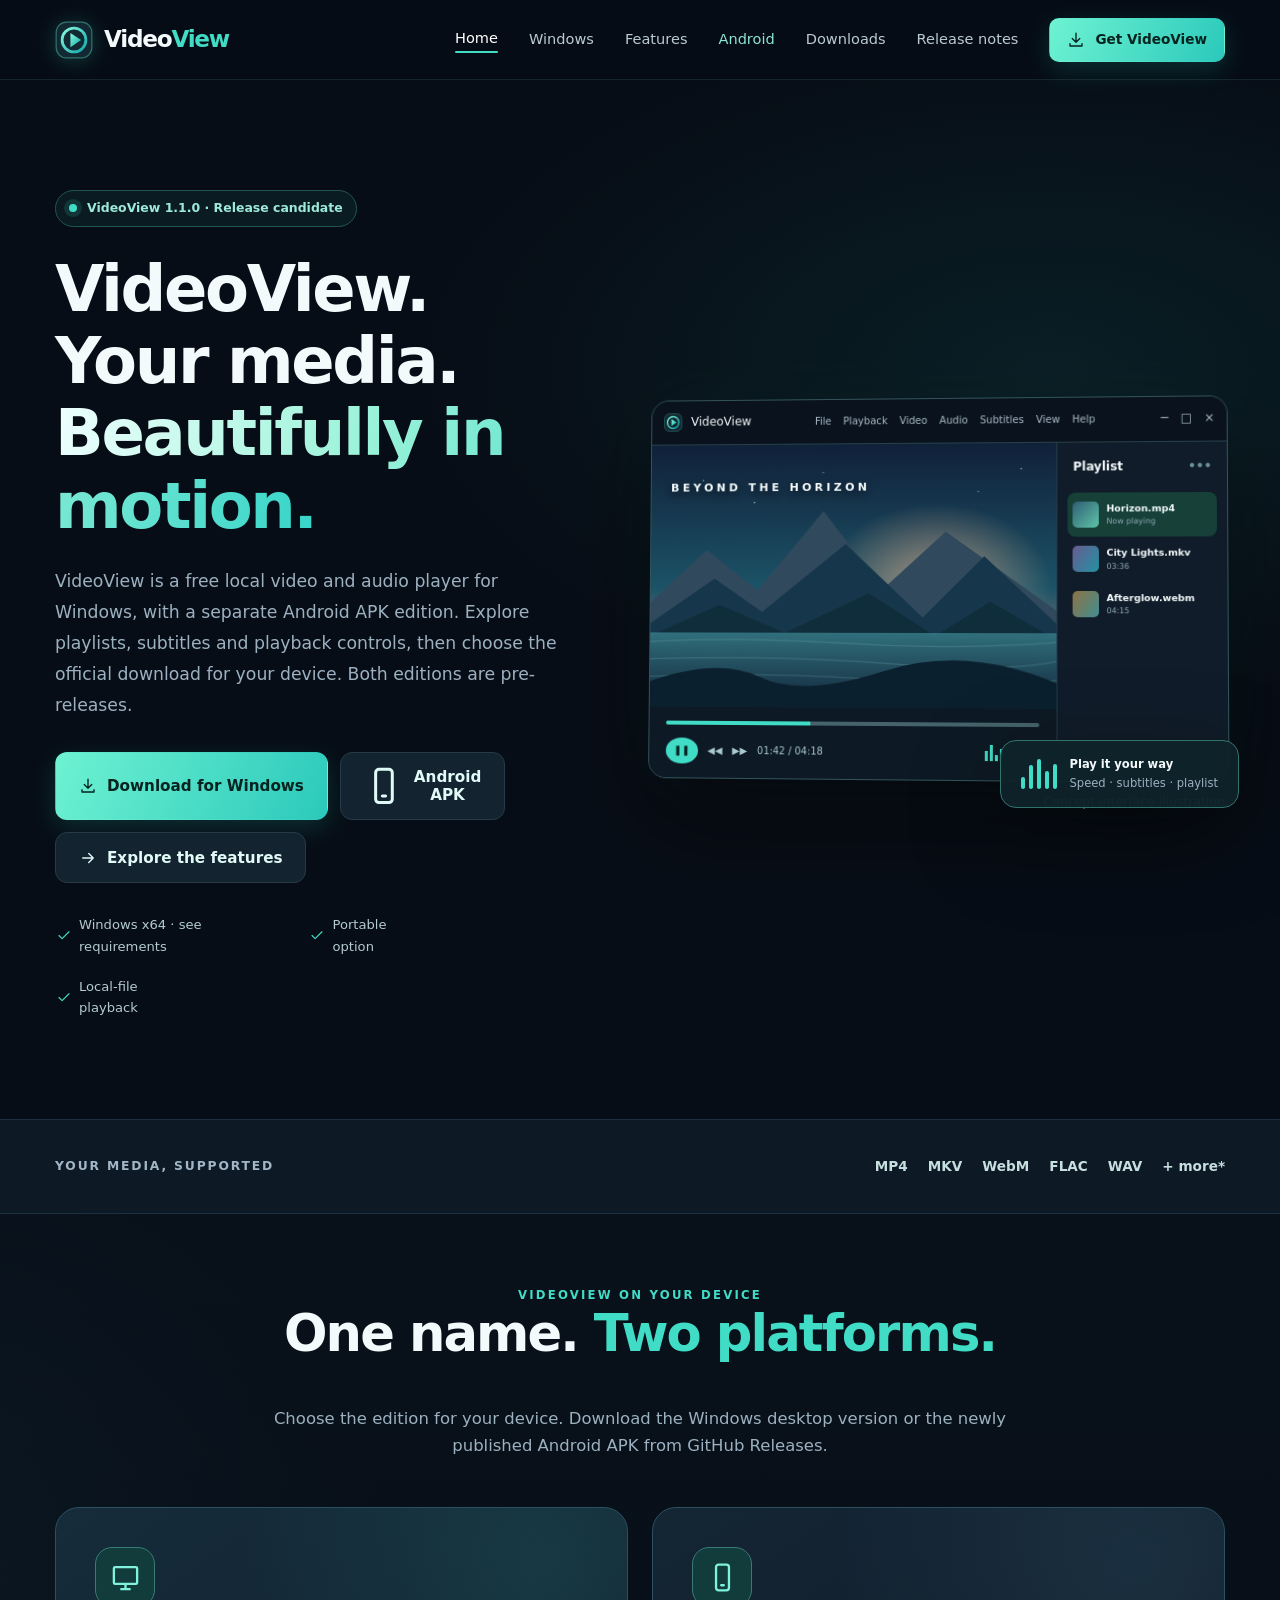
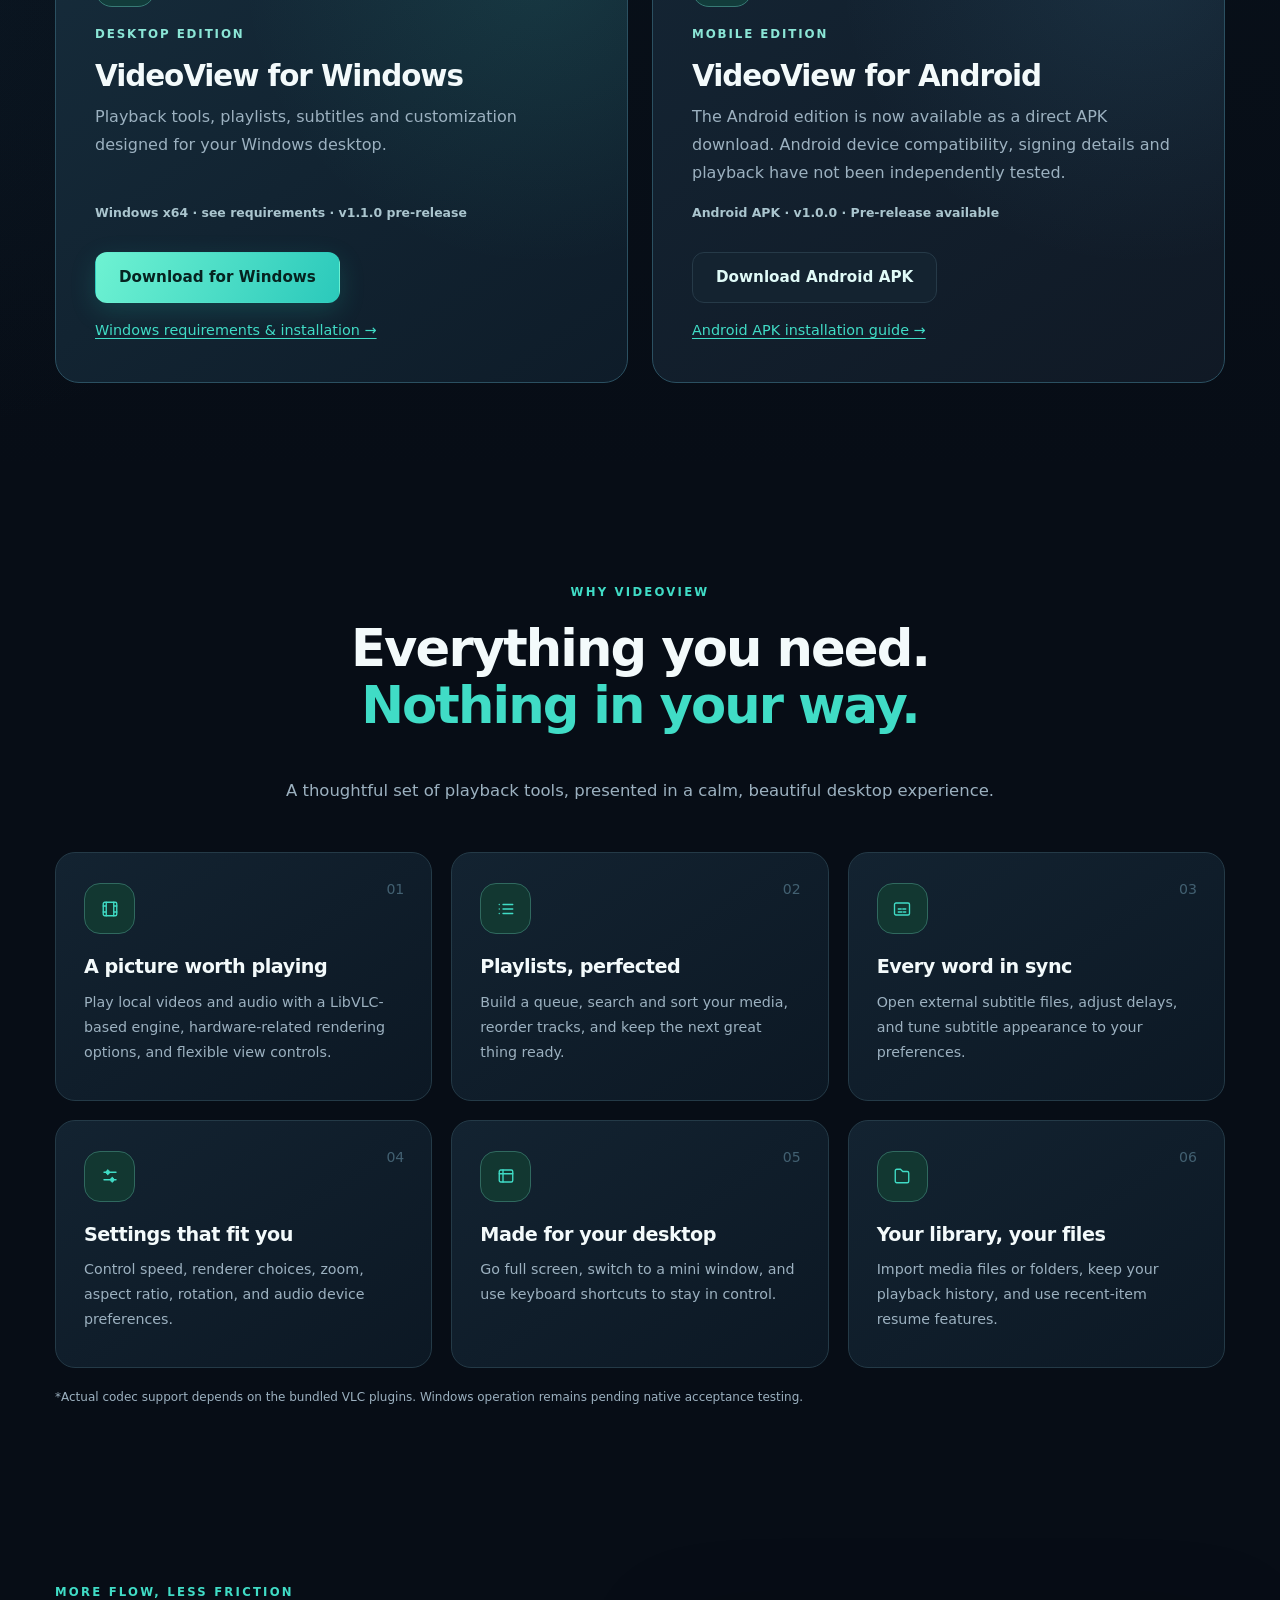
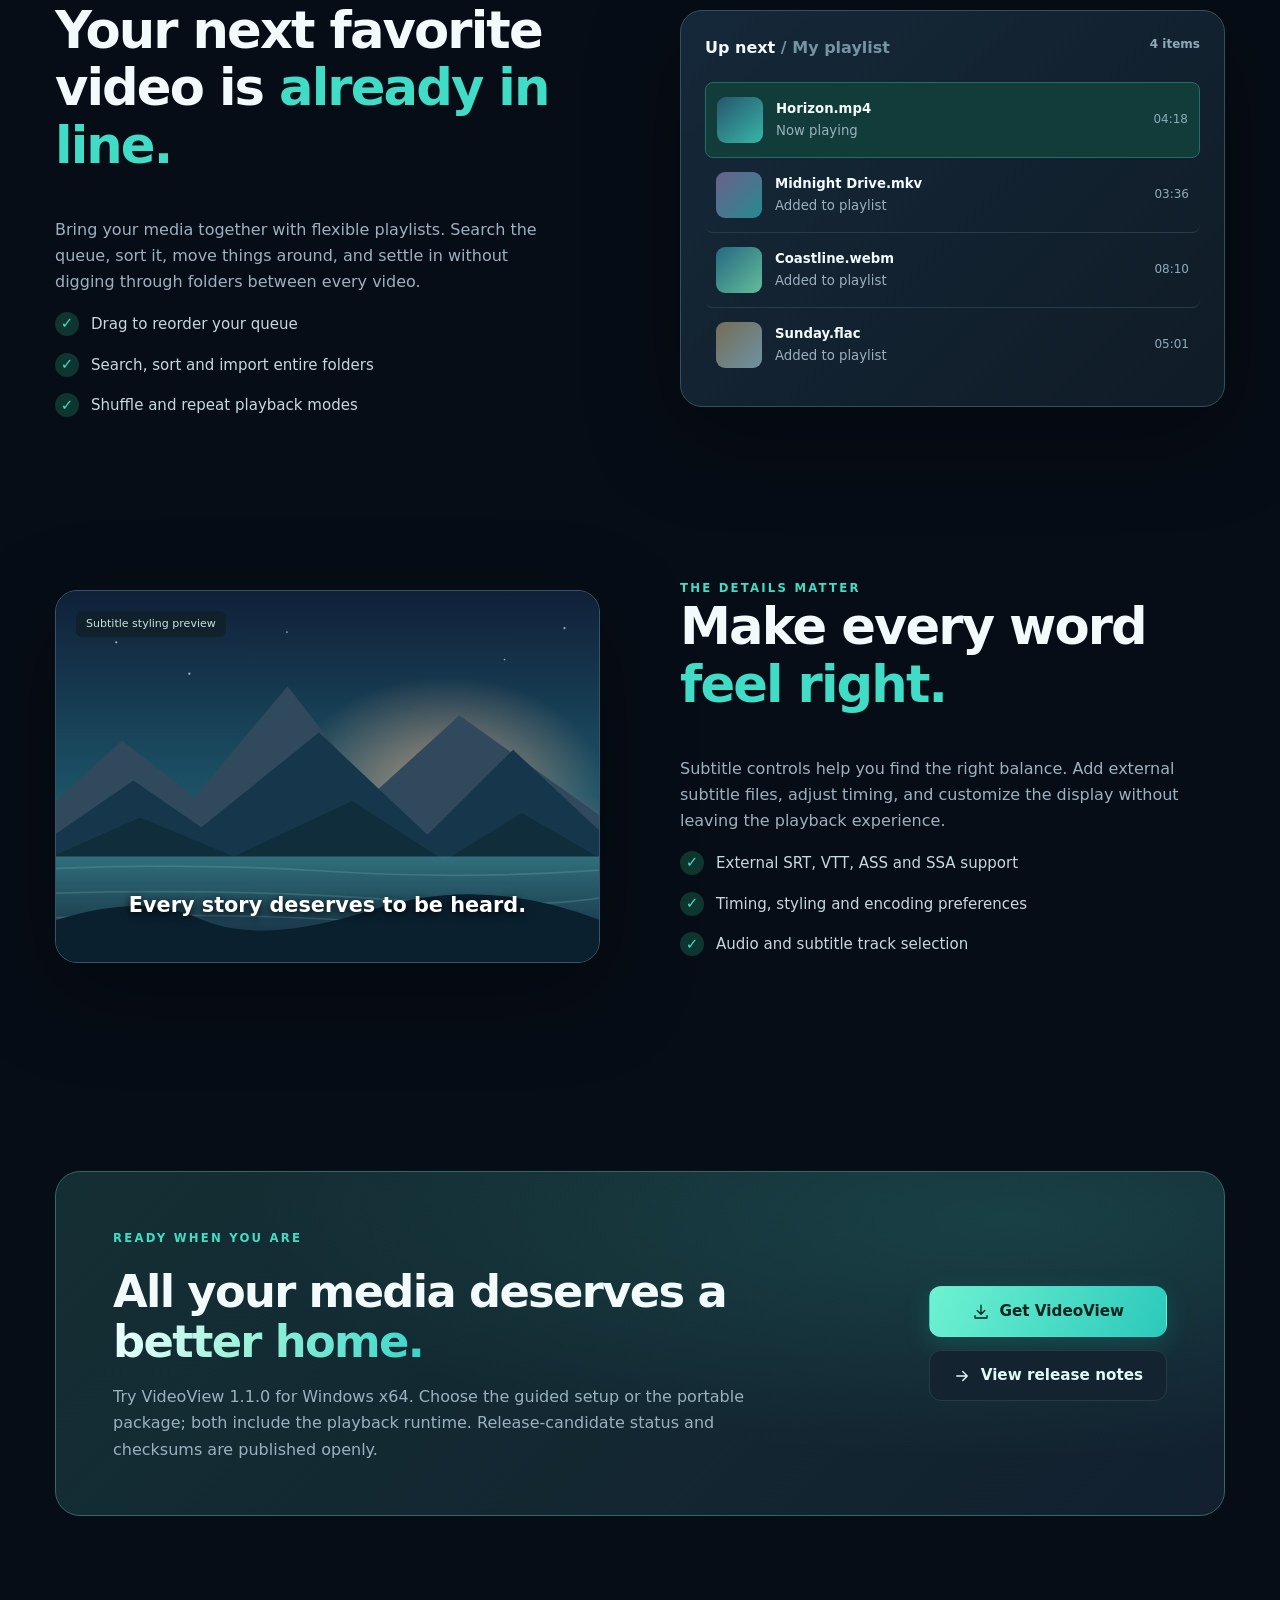
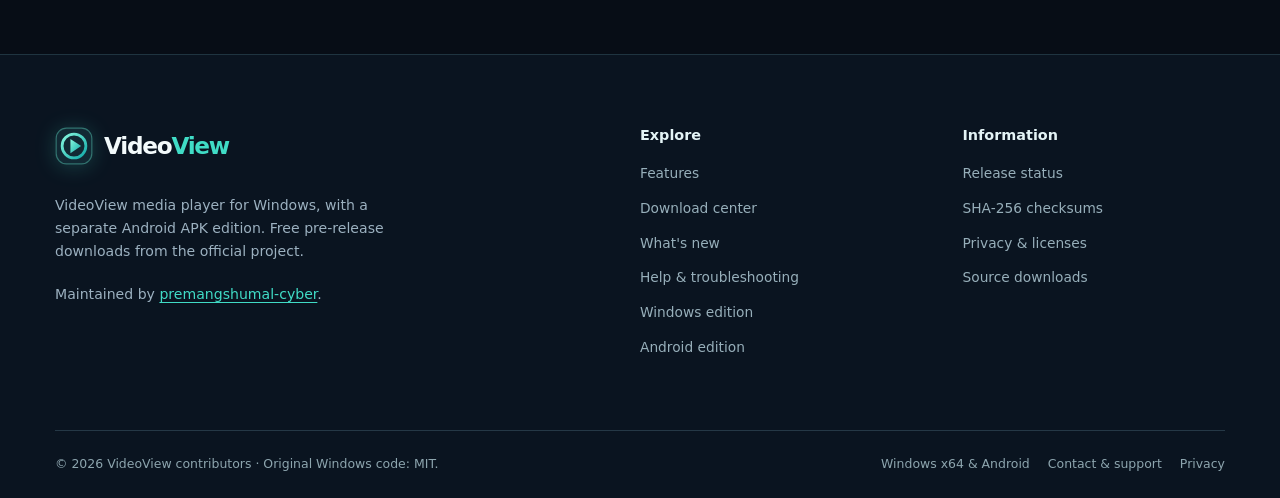
==== commit 96effbb4: "Prevent mobile navigation layout shift and clarify link and license cues" ====
--- a/index.html
+++ b/index.html
@@ -22,6 +22,25 @@
 <a class="brand" href="/" aria-label="VideoView homepage"><img src="assets/img/videoview-mark.svg" alt="" width="35" height="35"><span>Video<span>View</span></span></a>
 <nav class="desktop-nav" id="site-nav" aria-label="Main navigation" data-nav><a href="/" aria-current="page">Home</a><a href="windows.html">Windows</a><a href="features.html" >Features</a><a href="android.html" class="nav-android-link">Android</a><a href="downloads.html" >Downloads</a><a href="release-notes.html" >Release notes</a><a href="downloads.html" class="btn btn-primary btn-sm" style="color:#061e1d"><svg class="btn-icon" viewBox="0 0 24 24" aria-hidden="true" fill="none" stroke="currentColor" stroke-width="1.8" stroke-linecap="round" stroke-linejoin="round"><path d="M12 3v12m-5-5 5 5 5-5M4 17v3h16v-3"/></svg>Get VideoView</a></nav>
 <button type="button" class="nav-toggle" aria-label="Open navigation menu" aria-controls="site-nav" aria-expanded="false" data-nav-toggle><span aria-hidden="true"></span></button>
+<script>
+// Initialize before the first paint so mobile navigation does not shift content.
+(()=>{
+  const nav = document.querySelector("[data-nav]");
+  const toggle = document.querySelector("[data-nav-toggle]");
+  function setNav(open) {
+    if (!nav || !toggle) return;
+    nav.classList.toggle("is-open", open);
+    toggle.setAttribute("aria-expanded", String(open));
+    toggle.setAttribute("aria-label", open ? "Close navigation menu" : "Open navigation menu");
+  }
+  if (nav && toggle) {
+    toggle.closest(".site-header")?.classList.add("nav-ready");
+    toggle.addEventListener("click", () => setNav(!nav.classList.contains("is-open")));
+    document.addEventListener("keydown", (e) => { if (e.key === "Escape" && nav.classList.contains("is-open")) { setNav(false); toggle.focus(); } });
+    nav.querySelectorAll("a").forEach(a => a.addEventListener("click", () => setNav(false)));
+  }
+})();
+</script>
 </div></header><main id="main-content">
 <section class="hero"><div class="container hero-grid"><div class="hero-copy"><div class="release-chip"><span class="pulse-dot"></span> VideoView 1.1.0 · Release candidate</div>
 <h1>VideoView. Your media. <span class="gradient-text">Beautifully in motion.</span></h1><p class="hero-lead">VideoView is a free local video and audio player for Windows, with a separate Android APK edition. Explore playlists, subtitles and playback controls, then choose the official download for your device. Both editions are pre-releases.</p>
@@ -43,4 +62,4 @@
 <div class="footer-brand"><a class="brand" href="/"><img src="assets/img/videoview-mark.svg" alt="" width="35" height="35"><span>Video<span>View</span></span></a><p>VideoView media player for Windows, with a separate Android APK edition. Free pre-release downloads from the official project.</p><p>Maintained by <a class="text-link" href="https://github.com/premangshumal-cyber">premangshumal-cyber</a>.</p></div>
 <div class="footer-links"><h2>Explore</h2><a href="features.html">Features</a><a href="downloads.html">Download center</a><a href="release-notes.html">What's new</a><a href="help.html">Help &amp; troubleshooting</a><a href="windows.html">Windows edition</a><a href="android.html">Android edition</a></div>
 <div class="footer-links"><h2>Information</h2><a href="release-notes.html#quality">Release status</a><a href="downloads.html#verify">SHA-256 checksums</a><a href="privacy.html">Privacy &amp; licenses</a><a href="downloads.html#source-code">Source downloads</a></div>
-</div><div class="footer-bottom"><span>© <span data-year>2026</span> VideoView contributors · MIT licensed original project.</span><div class="footer-bottom-links"><span>Windows x64 &amp; Android</span><a href="help.html#support">Contact &amp; support</a><a href="privacy.html">Privacy</a></div></div></div></footer><div class="toast" role="status" aria-live="polite" aria-atomic="true" data-toast></div></body></html>+</div><div class="footer-bottom"><span>© <span data-year>2026</span> VideoView contributors · Original Windows code: MIT.</span><div class="footer-bottom-links"><span>Windows x64 &amp; Android</span><a href="help.html#support">Contact &amp; support</a><a href="privacy.html">Privacy</a></div></div></div></footer><div class="toast" role="status" aria-live="polite" aria-atomic="true" data-toast></div></body></html>
--- a/assets/css/styles.css
+++ b/assets/css/styles.css
@@ -50,3 +50,5 @@
 .mock-caption{position:static;text-align:right;margin-top:12px;display:block;font-size:.78rem;color:#b3c6d1}
 @media(max-width:1050px){.nav-inner{height:auto;min-height:79px;flex-wrap:wrap}.nav-toggle{display:none}.desktop-nav{display:flex;position:static;flex-basis:100%;padding:12px 0 20px;flex-wrap:wrap;flex-direction:row;gap:12px;background:transparent;border:0;box-shadow:none}.nav-ready .nav-toggle{display:flex}.nav-ready .desktop-nav{display:none;position:absolute;left:0;right:0;top:79px;background:#0d1926;border-bottom:1px solid #31515a;padding:20px;flex-direction:column;align-items:stretch;gap:3px;max-height:calc(100dvh - 79px);overflow-y:auto}.nav-ready .desktop-nav.is-open{display:flex}.desktop-nav>a:not(.btn){padding:10px}.nav-ready .nav-inner{height:79px;flex-wrap:nowrap}}
 @media(max-width:600px){.release-facts{grid-template-columns:1fr;gap:5px;padding:20px}.release-facts dd{margin-bottom:12px}.guide-actions .btn{width:100%}.footer-bottom-links{flex-wrap:wrap}.mock-caption{display:block}}
+
+.side-card p a:not(.btn){text-decoration:underline;text-underline-offset:3px}
